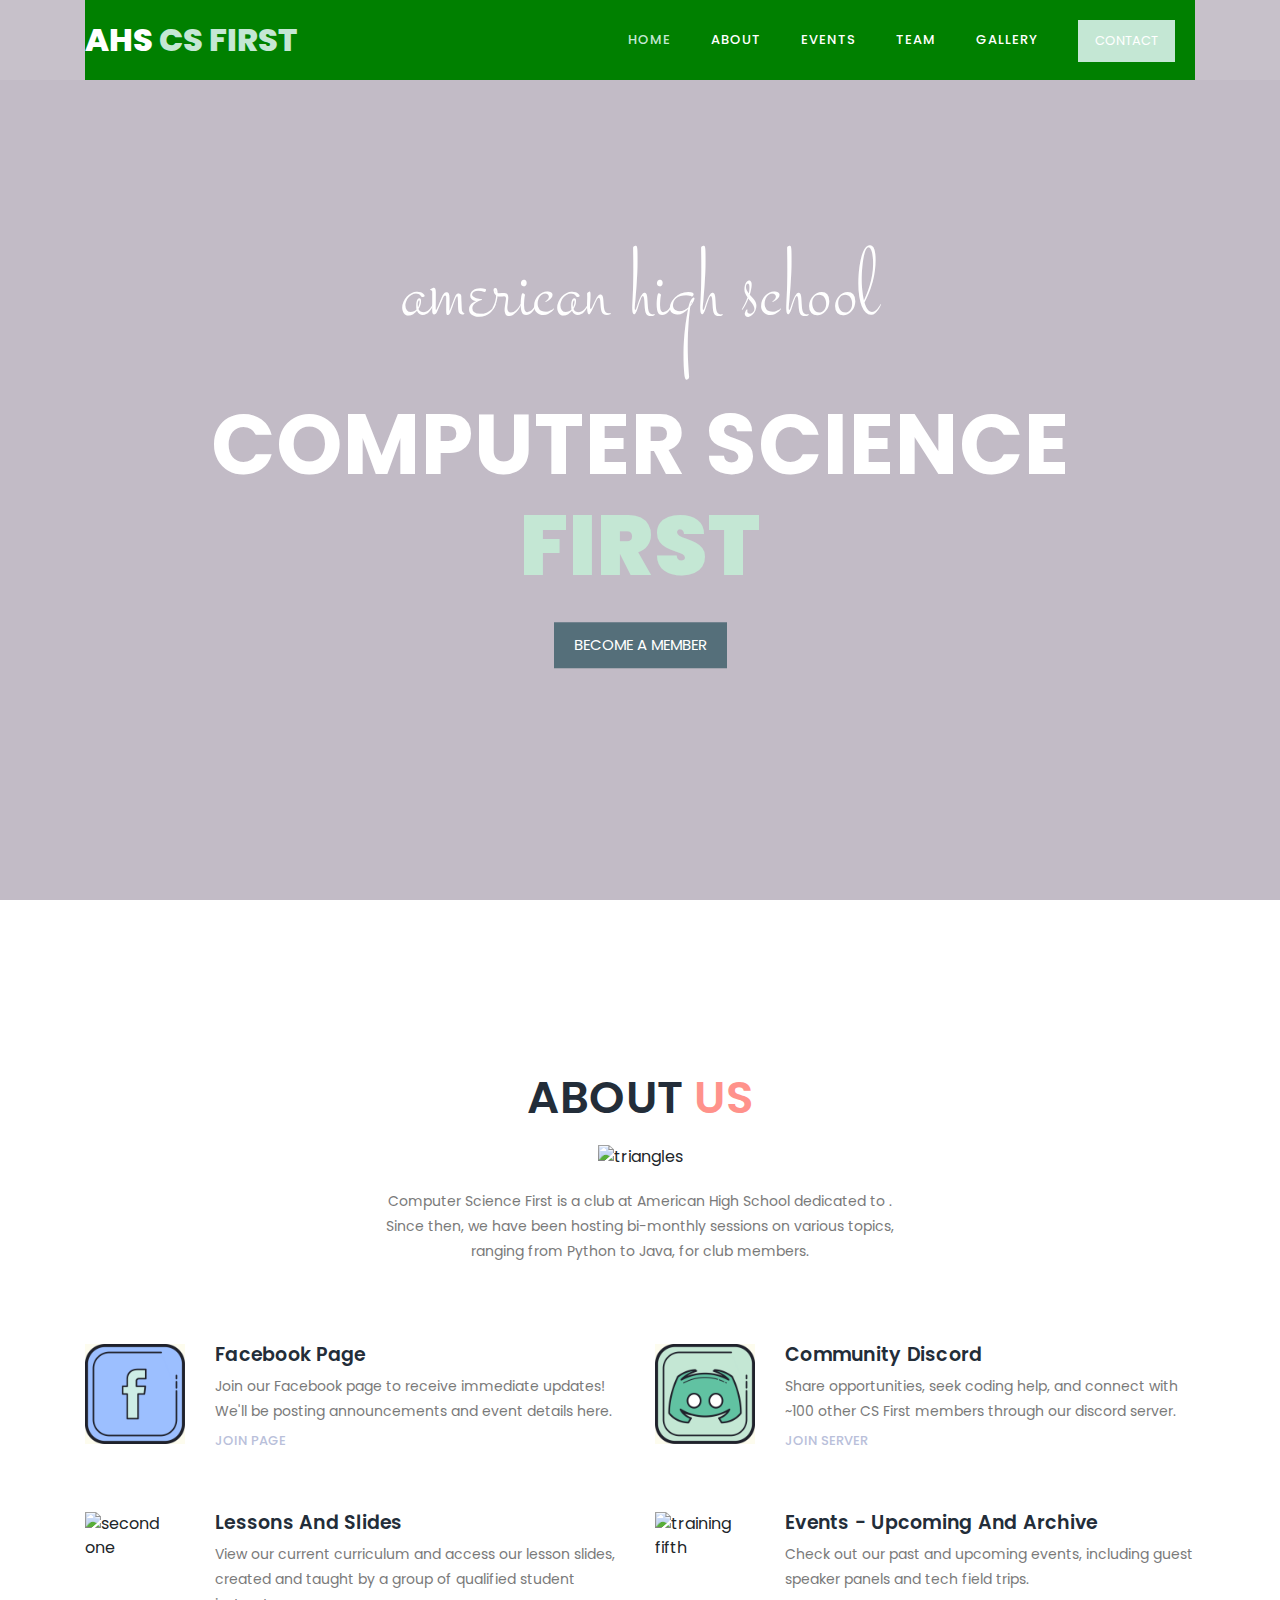
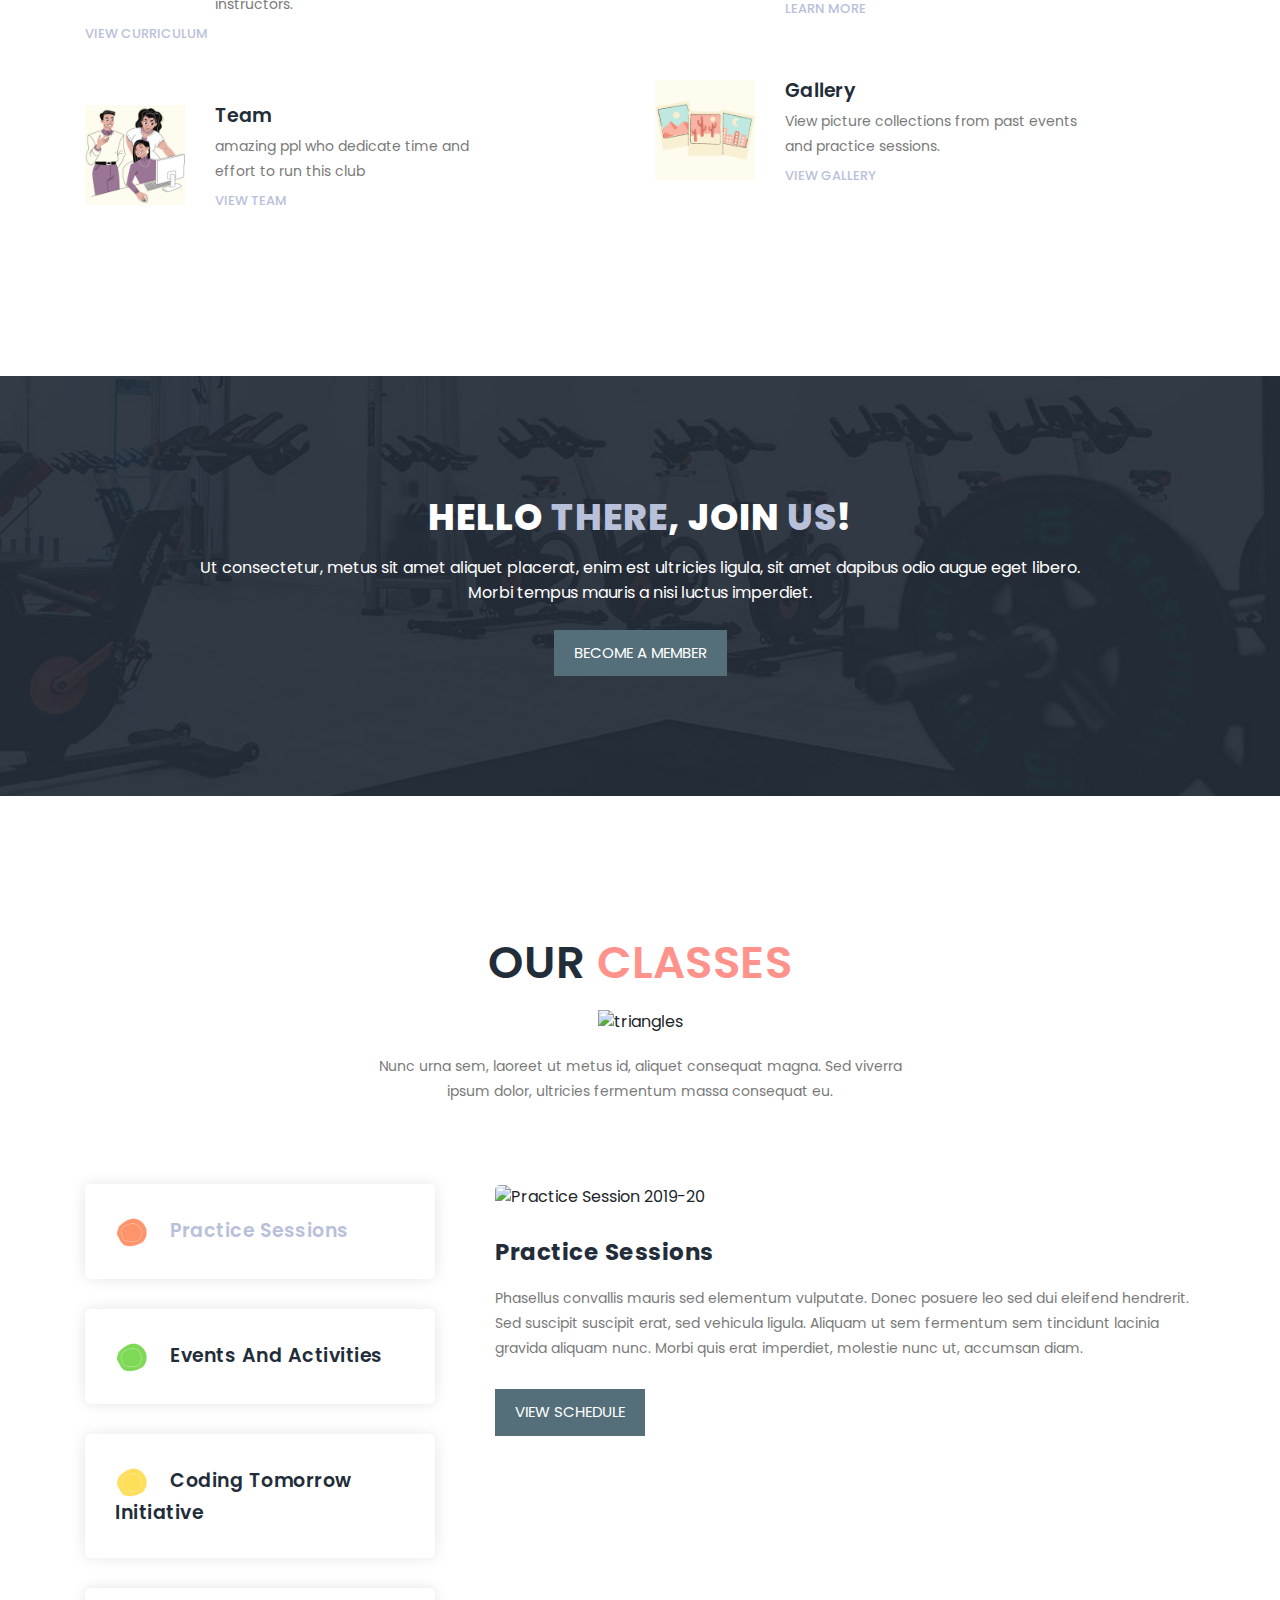
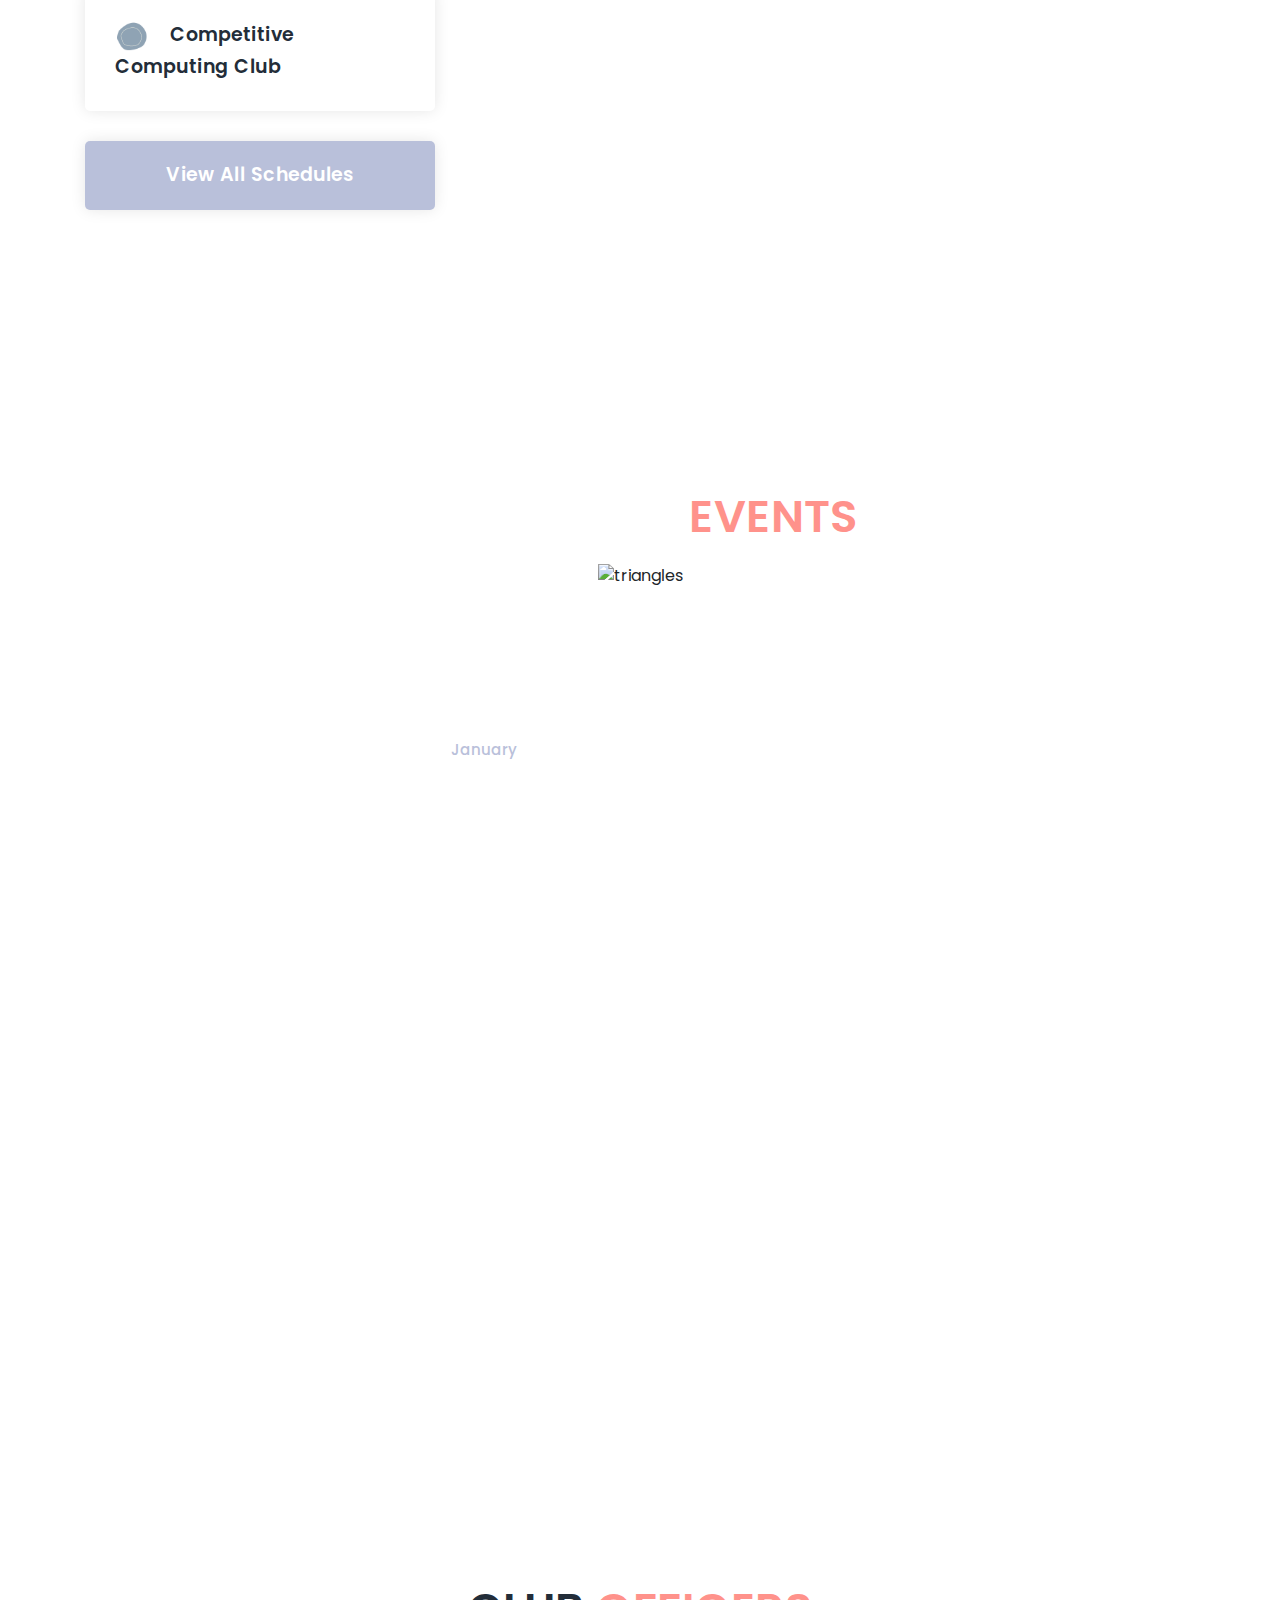
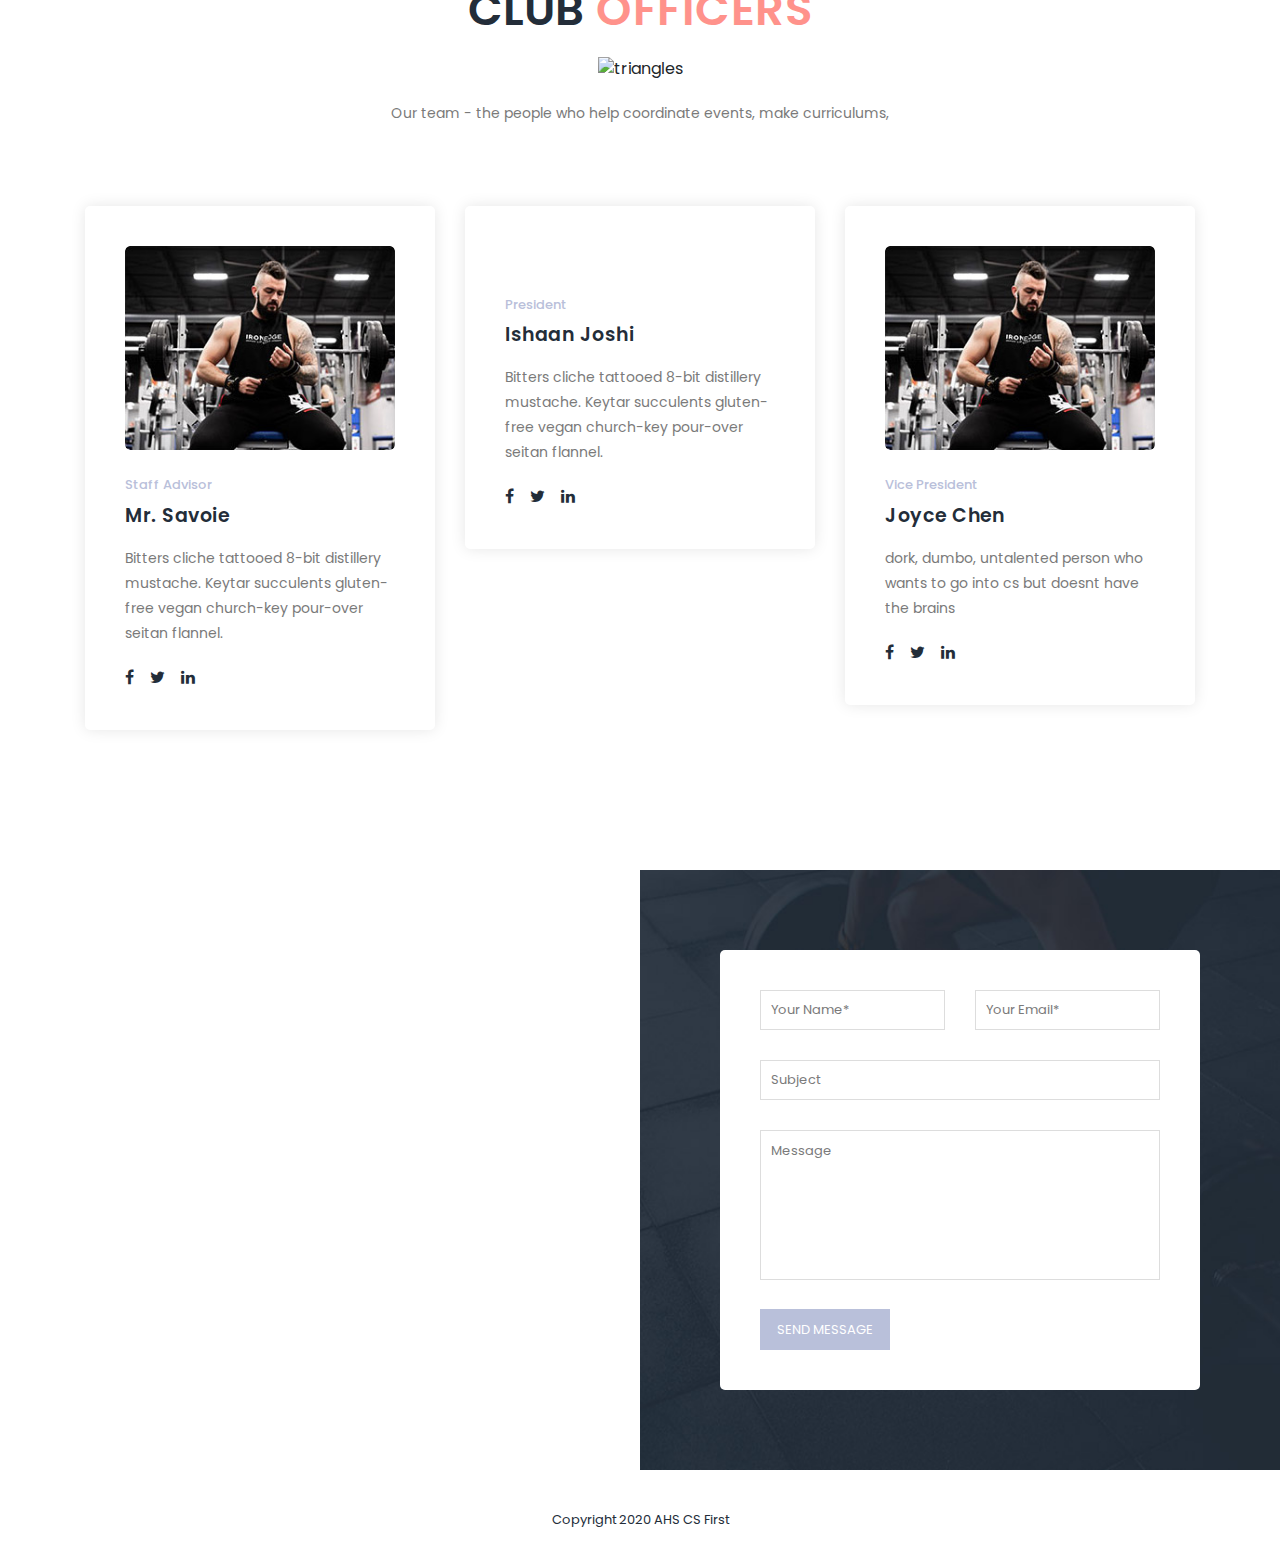
==== index.html @ e8b36cbf "Update index.html" ====
<!DOCTYPE html>
<html lang="en">

  <head>

    <meta charset="utf-8">
    <meta name="viewport" content="width=device-width, initial-scale=1, shrink-to-fit=no">
    <meta name="description" content="">
    <meta name="author" content="">
    <link href="https://fonts.googleapis.com/css?family=Poppins:100,100i,200,200i,300,300i,400,400i,500,500i,600,600i,700,700i,800,800i,900,900i&display=swap" rel="stylesheet">

    <link rel="preconnect" href="https://fonts.gstatic.com">
    <link href="https://fonts.googleapis.com/css2?family=Stalemate&display=swap" rel="stylesheet">
    <link rel="icon" type="image/png" href="assets/images/AHS__3_-removebg-preview.png">
    <title>AHS Computer Science First Club</title>
<!--

TemplateMo 548 Training Studio

https://templatemo.com/tm-548-training-studio

-->
    <!-- Additional CSS Files -->
    <link rel="stylesheet" type="text/css" href="assets/css/bootstrap.min.css">

    <link rel="stylesheet" type="text/css" href="assets/css/font-awesome.css">

    <link rel="stylesheet" href="assets/css/templatemo-training-studio.css">

    </head>

    <body>

    <!-- ***** Preloader Start ***** -->
    <div id="js-preloader" class="js-preloader">
      <div class="preloader-inner">
        <span class="dot"></span>
        <div class="dots">
          <span></span>
          <span></span>
          <span></span>
        </div>
      </div>
    </div>
    <!-- ***** Preloader End ***** -->


    <!-- ***** Header Area Start ***** -->
    <header class="header-area header-sticky">
        <div class="container">
            <div class="row">
                <div class="col-12">
                    <nav class="main-nav">
                        <!-- ***** Logo Start ***** -->
                        <a href="index.html" class="logo">AHS<em> CS First</em></a>
                        <!-- ***** Logo End ***** -->
                        <!-- ***** Menu Start ***** -->
                        <ul class="nav">
                            <li class="scroll-to-section"><a href="#top" class="active">Home</a></li>
                            <li class="scroll-to-section"><a href="#features">About</a></li>
                            <li class="scroll-to-section"><a href="#">Events</a></li>
                            <li class="scroll-to-section"><a href="team.html">Team</a></li>
                            <li class="scroll-to-section"><a href="gallery.html">Gallery</a></li>
                            <li class="main-button"><a href="#">Contact</a></li>
                        </ul>
                        <a class='menu-trigger'>
                            <span>Menu</span>
                        </a>
                        <!-- ***** Menu End ***** -->
                    </nav>
                </div>
            </div>
        </div>
    </header>
    <!-- ***** Header Area End ***** -->

    <!-- ***** Main Banner Area Start ***** -->
    <div class="main-banner" id="top">
        <video autoplay muted loop id="bg-video">
            <source src="assets/images/csfirst bg.mov" type="video/mp4" />
        </video>

        <div class="video-overlay header-text">
            <div class="caption">
                <h6 style = "font-family: 'Stalemate', cursive; font-size: 7em;">american high school</h6>
                <h2>computer science <em>first</em></h2>
                <div class="main-button scroll-to-section">
                    <a href="#features">Become a member</a>
                </div>
            </div>
        </div>
    </div>
    <!-- ***** Main Banner Area End ***** -->

    <!-- ***** Features Item Start ***** -->
    <section class="section wavy" id="features">
        <div class="container">
            <div class="row">
                <div class="col-lg-6 offset-lg-3">
                    <div class="section-heading">
                        <h2>About <em>Us</em></h2>
                        <img src="assets/images/triangles__1_-removebg-preview.png" alt="triangles" style="width: 3em;">
                        <p>Computer Science First is a club at American High School dedicated to . Since then, we have been hosting bi-monthly sessions on various topics, ranging from Python to Java, for club members.</p>
                    </div>
                </div>
                <div class="col-lg-6">
                    <ul class="features-items">
                        <li class="feature-item">
                            <div class="left-icon">
                                <img src="assets/images/facebook.png" alt="First One" style="width: 100px; height: 100px;">
                            </div>
                            <div class="right-content">
                                <h4>Facebook Page</h4>
                                <p>Join our Facebook page to receive immediate updates! We'll be posting announcements and event details here.</p>
                                <a href="https://www.facebook.com/groups/ahs.csfirst" target="_blank" class="text-button">Join Page</a>
                            </div>
                        </li>
                        <li class="feature-item">
                            <div class="left-icon">
                                <img src="assets/images/drive.png" alt="second one" style="width: 100px; height: 100px;">
                            </div>
                            <div class="right-content">
                                <h4>Lessons and Slides</h4>
                                <p>View our current curriculum and access our lesson slides, created and taught by a group of qualified student instructors.</p>
                                <a href="#" class="text-button">View Curriculum</a>
                            </div>
                        </li>
                        <li class="feature-item">
                            <div class="left-icon">
                                <img src="assets/images/team.png" alt="third gym training" style="width: 100px; height: 100px;">
                            </div>
                            <div class="right-content">
                                <h4>Team</h4>
                                <p>amazing ppl who dedicate time and effort to run this club</p>
                                <a href="#" class="text-button">View Team</a>
                            </div>
                        </li>
                    </ul>
                </div>
                <div class="col-lg-6">
                    <ul class="features-items">
                        <li class="feature-item">
                            <div class="left-icon">
                                <img src="assets/images/discord.png" alt="fourth muscle" style="width: 100px; height: 100px;">
                            </div>
                            <div class="right-content">
                                <h4>Community Discord</h4>
                                <p>Share opportunities, seek coding help, and connect with ~100 other CS First members through our discord server.</p>
                                <a href="https://discord.com/invite/963HHWP" target="_blank" class="text-button">Join Server</a>
                            </div>
                        </li>
                        <li class="feature-item">
                            <div class="left-icon">
                                <img src="assets/images/cal.png" alt="training fifth" style="width: 100px; height: 100px;">
                            </div>
                            <div class="right-content">
                                <h4>Events - Upcoming and Archive</h4>
                                <p>Check out our past and upcoming events, including guest speaker panels and tech field trips.</p>
                                <a href="#" class="text-button">Learn More</a>
                            </div>
                        </li>
                        <li class="feature-item">
                            <div class="left-icon">
                                <img src="assets/images/gallery.png" alt="gym training" style="width: 100px; height: 100px;">
                            </div>
                            <div class="right-content">
                                <h4>Gallery</h4>
                                <p>View picture collections from past events and practice sessions.</p>
                                <a href="#" class="text-button">View Gallery</a>
                            </div>
                        </li>
                    </ul>
                </div>
            </div>
        </div>
    </section>
    <!-- ***** Features Item End ***** -->

    <!-- ***** Call to Action Start ***** -->
    <section class="section" id="call-to-action">
        <div class="container">
            <div class="row">
                <div class="col-lg-10 offset-lg-1">
                    <div class="cta-content">
                        <h2>Hello <em>there</em>, join <em>us</em>!</h2>
                        <p>Ut consectetur, metus sit amet aliquet placerat, enim est ultricies ligula, sit amet dapibus odio augue eget libero. Morbi tempus mauris a nisi luctus imperdiet.</p>
                        <div class="main-button scroll-to-section">
                            <a href="#our-classes">Become a member</a>
                        </div>
                    </div>
                </div>
            </div>
        </div>
    </section>
    <!-- ***** Call to Action End ***** -->

    <!-- ***** Our Classes Start ***** -->
    <section class="section" id="our-classes">
        <div class="container">
            <div class="row">
                <div class="col-lg-6 offset-lg-3">
                    <div class="section-heading">
                        <h2>Our <em>Classes</em></h2>
                        <img src="assets/images/triangles__1_-removebg-preview.png" alt = "triangles" style="width: 3em;">
                        <p>Nunc urna sem, laoreet ut metus id, aliquet consequat magna. Sed viverra ipsum dolor, ultricies fermentum massa consequat eu.</p>
                    </div>
                </div>
            </div>
            <div class="row" id="tabs">
              <div class="col-lg-4">
                <ul>
                  <li><a href='#tabs-1'><img src="assets/images/Untitled design (2).png" style = "width: 35px" alt="">Practice Sessions</a></li>
                  <li><a href='#tabs-2'><img src="assets/images/Untitled design (3).png" style = "width: 35px" alt="">Events and Activities</a></a></li>
                  <li><a href='#tabs-3'><img src="assets/images/Untitled design (4).png" style = "width: 35px" alt="">Coding Tomorrow Initiative</a></a></li>
                  <li><a href='#tabs-4'><img src="assets/images/Untitled design (5).png" style = "width: 35px" alt="">Competitive Computing Club</a></a></li>
                  <div class="main-rounded-button"><a href="#">View All Schedules</a></div>
                </ul>
              </div>
              <div class="col-lg-8">
                <section class='tabs-content'>
                  <article id='tabs-1'>
                    <img src="assets/images/IMG-1998.JPG" style = "width: 700px; height: 394px" alt="Practice Session 2019-20">
                    <h4>Practice Sessions</h4>
                    <p>Phasellus convallis mauris sed elementum vulputate. Donec posuere leo sed dui eleifend hendrerit. Sed suscipit suscipit erat, sed vehicula ligula. Aliquam ut sem fermentum sem tincidunt lacinia gravida aliquam nunc. Morbi quis erat imperdiet, molestie nunc ut, accumsan diam.</p>
                    <div class="main-button">
                        <a href="#">View Schedule</a>
                    </div>
                  </article>
                  <article id='tabs-2'>
                    <img src="assets/images/Untitled design (1).png" style = "width: 700px; height: 400px" alt="Intel Field Trip">
                    <h4>Events and Activities</h4>
                    <p>Integer dapibus, est vel dapibus mattis, sem mauris luctus leo, ac pulvinar quam tortor a velit. Praesent ultrices erat ante, in ultricies augue ultricies faucibus. Nam tellus nibh, ullamcorper at mattis non, rhoncus sed massa. Cras quis pulvinar eros. Orci varius natoque penatibus et magnis dis parturient montes, nascetur ridiculus mus.</p>
                    <div class="main-button">
                        <a href="#">Learn More</a>
                    </div>
                  </article>
                  <article id='tabs-3'>
                    <img src="assets/images/3-removebg.png" alt="CTI 2019">
                    <h4>Coding Tomorrow Initiative</h4>
                    <p>Fusce laoreet malesuada rhoncus. Donec ultricies diam tortor, id auctor neque posuere sit amet. Aliquam pharetra, augue vel cursus porta, nisi tortor vulputate sapien, id scelerisque felis magna id felis. Proin neque metus, pellentesque pharetra semper vel, accumsan a neque.</p>
                    <div class="main-button">
                        <a href="#">Learn More</a>
                    </div>
                  </article>
                  <article id='tabs-4'>
                    <img src="assets/images/CCClogo.png" alt="CCC">
                    <h4>Competitive Computing Club</h4>
                    <p>Pellentesque habitant morbi tristique senectus et netus et malesuada fames ac turpis egestas. Aenean ultrices elementum odio ac tempus. Etiam eleifend orci lectus, eget venenatis ipsum commodo et.</p>
                    <div class="main-button">
                        <a href="#">View Website</a>
                    </div>
                  </article>
                </section>
              </div>
            </div>
        </div>
    </section>
    <!-- ***** Our Classes End ***** -->

    <section class="section" id="schedule">
        <div class="container">
            <div class="row">
                <div class="col-lg-6 offset-lg-3">
                    <div class="section-heading dark-bg">
                        <h2>Upcoming <em>Events</em></h2>
                        <img src="assets/images/triangles__1_-removebg-preview.png" alt="triangles" style="width: 3em;">
                        <p>Nunc urna sem, laoreet ut metus id, aliquet consequat magna. Sed viverra ipsum dolor, ultricies fermentum massa consequat eu.</p>
                    </div>
                </div>
            </div>
            <div class="row">
                <div class="col-lg-12">
                    <div class="filters">
                        <ul class="schedule-filter">
                            <li class="active" data-tsfilter="monday">January</li>
                            <li data-tsfilter="tuesday">February</li>
                            <li data-tsfilter="wednesday">March</li>
                            <li data-tsfilter="thursday">April</li>
                            <li data-tsfilter="friday">May</li>
                        </ul>
                    </div>
                </div>
                <div class="col-lg-10 offset-lg-1">
                    <div class="schedule-table filtering">
                        <table>
                            <tbody>
                                <tr>
                                    <td></td>
                                    <td>Monday</td>
                                    <td>Tuesday</td>
                                    <td>Wednesday</td>
                                    <td>Thursday</td>
                                    <td>Friday</td>
                                </tr>
                                <tr>
                                    <td>Week 1</td>
                                    <td class="day-time"></td>
                                    <td class="friday ts-item" data-tsmeta="friday">10:00AM - 11:30AM</td>
                                    <td class="thursday friday ts-item" data-tsmeta="thursday" data-tsmeta="friday">2:00PM - 3:30PM</td>
                                    <td>Paul D. Newman</td>
                                    <td></td>
                                </tr>
                                <tr>
                                    <td>Week 2</td>
                                    <td class="day-time"></td>
                                    <td class="tuesday ts-item" data-tsmeta="tuesday">10:00AM - 11:30AM</td>
                                    <td class="monday ts-item show" data-tsmeta="monday">2:00PM - 3:30PM</td>
                                    <td>Boyd C. Harris</td>
                                    <td></td>
                                </tr>
                                <tr>
                                    <td>Week 3</td>
                                    <td class="day-time"></td>
                                    <td class="wednesday ts-item" data-tsmeta="wednesday">10:00AM - 11:30AM</td>
                                    <td class="friday ts-item" data-tsmeta="friday">2:00PM - 3:30PM</td>
                                    <td>Hector T. Daigle</td>
                                    <td></td>
                                </tr>
                                <tr>
                                    <td>Week 4</td>
                                    <td class="day-time"></td>
                                    <td class="thursday ts-item" data-tsmeta="thursday">10:00AM - 11:30AM</td>
                                    <td class="wednesday ts-item" data-tsmeta="wednesday">2:00PM - 3:30PM</td>
                                    <td>Bret D. Bowers</td>
                                    <td></td>
                                </tr>
                            </tbody>
                        </table>
                    </div>
                </div>
            </div>
        </div>
    </section>

    <!-- ***** Testimonials Starts ***** -->
    <section class="section" id="trainers">
        <div class="container">
            <div class="row">
                <div class="col-lg-6 offset-lg-3">
                    <div class="section-heading">
                        <h2>Club <em>Officers</em></h2>
                        <img src="assets/images/triangles__1_-removebg-preview.png" alt="triangles" style="width: 3em;">
                        <p>Our team - the people who help coordinate events, make curriculums, </p>
                    </div>
                </div>
            </div>
            <div class="row">
                <div class="col-lg-4">
                    <div class="trainer-item">
                        <div class="image-thumb">
                            <img src="assets/images/first-trainer.jpg" alt="">
                        </div>
                        <div class="down-content">
                            <span>Staff Advisor</span>
                            <h4>Mr. Savoie</h4>
                            <p>Bitters cliche tattooed 8-bit distillery mustache. Keytar succulents gluten-free vegan church-key pour-over seitan flannel.</p>
                            <ul class="social-icons">
                                <li><a href="#"><i class="fa fa-facebook"></i></a></li>
                                <li><a href="#"><i class="fa fa-twitter"></i></a></li>
                                <li><a href="#"><i class="fa fa-linkedin"></i></a></li>
<!--                                 <li><a href="#"><i class="fa fa-behance"></i></a></li> -->
                            </ul>
                        </div>
                    </div>
                </div>
                <div class="col-lg-4">
                    <div class="trainer-item">
                        <div class="image-thumb">
                            <img src="assets/images/ishaan.jpg" alt="">
                        </div>
                        <div class="down-content">
                            <span>President</span>
                            <h4>Ishaan Joshi</h4>
                            <p>Bitters cliche tattooed 8-bit distillery mustache. Keytar succulents gluten-free vegan church-key pour-over seitan flannel.</p>
                            <ul class="social-icons">
                                <li><a href="#"><i class="fa fa-facebook"></i></a></li>
                                <li><a href="#"><i class="fa fa-twitter"></i></a></li>
                                <li><a href="#"><i class="fa fa-linkedin"></i></a></li>
<!--                                 <li><a href="#"><i class="fa fa-behance"></i></a></li> -->
                            </ul>
                        </div>
                    </div>
                </div>
                <div class="col-lg-4">
                    <div class="trainer-item">
                        <div class="image-thumb">
                            <img src="assets/images/first-trainer.jpg" alt="">
                        </div>
                        <div class="down-content">
                            <span>Vice President</span>
                            <h4>Joyce Chen</h4>
                            <p>dork, dumbo, untalented person who wants to go into cs but doesnt have the brains</p>
                            <ul class="social-icons">
                                <li><a href="#"><i class="fa fa-facebook"></i></a></li>
                                <li><a href="#"><i class="fa fa-twitter"></i></a></li>
                                <li><a href="#"><i class="fa fa-linkedin"></i></a></li>
<!--                                 <li><a href="#"><i class="fa fa-behance"></i></a></li> -->
                            </ul>
                        </div>
                    </div>
                </div>
            </div>
        </div>
    </section>
    <!-- ***** Testimonials Ends ***** -->

    <!-- ***** Contact Us Area Starts ***** -->
    <section class="section" id="contact-us">
        <div class="container-fluid">
            <div class="row">
                <div class="col-lg-6 col-md-6 col-xs-12">
                    <div id="map">
                    <iframe src="https://www.google.com/maps/embed?pb=!1m18!1m12!1m3!1d3162.6001731518277!2d-122.01862598483218!3d37.56448277979823!2m3!1f0!2f0!3f0!3m2!1i1024!2i768!4f13.1!3m3!1m2!1s0x808fbfbdbd74c01b%3A0x2fa8cdb0660ffcd8!2sAmerican%20High%20School!5e0!3m2!1sen!2sus!4v1608749323650!5m2!1sen!2sus" width="100%" height="600px" frameborder="0" style="border:0;" allowfullscreen="" aria-hidden="false" tabindex="0"></iframe>                    </div>
                </div>
                <div class="col-lg-6 col-md-6 col-xs-12">
                    <div class="contact-form">
                        <form id="contact" action="" method="post">
                          <div class="row">
                            <div class="col-md-6 col-sm-12">
                              <fieldset>
                                <input name="name" type="text" id="name" placeholder="Your Name*" required="">
                              </fieldset>
                            </div>
                            <div class="col-md-6 col-sm-12">
                              <fieldset>
                                <input name="email" type="text" id="email" pattern="[^ @]*@[^ @]*" placeholder="Your Email*" required="">
                              </fieldset>
                            </div>
                            <div class="col-md-12 col-sm-12">
                              <fieldset>
                                <input name="subject" type="text" id="subject" placeholder="Subject">
                              </fieldset>
                            </div>
                            <div class="col-lg-12">
                              <fieldset>
                                <textarea name="message" rows="6" id="message" placeholder="Message" required=""></textarea>
                              </fieldset>
                            </div>
                            <div class="col-lg-12">
                              <fieldset>
                                <button type="submit" id="form-submit" class="main-button">Send Message</button>
                              </fieldset>
                            </div>
                          </div>
                        </form>
                    </div>
                </div>
            </div>
        </div>
    </section>
    <!-- ***** Contact Us Area Ends ***** -->

    <!-- ***** Footer Start ***** -->
    <footer>
        <div class="container">
            <div class="row">
                <div class="col-lg-12">
                    <p>Copyright 2020 AHS CS First
<!--
                    - Designed by <a rel="nofollow" href="https://templatemo.com" class="tm-text-link" target="_parent">TemplateMo</a></p> -->

                    <!-- You shall support us a little via PayPal to info@templatemo.com  no thank you-->

                </div>
            </div>
        </div>
    </footer>

    <!-- jQuery -->
    <script src="assets/js/jquery-2.1.0.min.js"></script>

    <!-- Bootstrap -->
    <script src="assets/js/popper.js"></script>
    <script src="assets/js/bootstrap.min.js"></script>

    <!-- Plugins -->
    <script src="assets/js/scrollreveal.min.js"></script>
    <script src="assets/js/waypoints.min.js"></script>
    <script src="assets/js/jquery.counterup.min.js"></script>
    <script src="assets/js/imgfix.min.js"></script>
    <script src="assets/js/mixitup.js"></script>
    <script src="assets/js/accordions.js"></script>

    <!-- Global Init -->
    <script src="assets/js/custom.js"></script>

  </body>
</html>
---- assets/css/templatemo-training-studio.css ----
/*

TemplateMo 548 Training Studio

https://templatemo.com/tm-548-training-studio

*/

/* ---------------------------------------------
Table of contents
------------------------------------------------
01. font & reset css
02. reset
03. global styles
04. header
05. banner
06. features
07. testimonials
08. contact
09. footer
10. preloader
11. search
12. portfolio

--------------------------------------------- */
/* 
---------------------------------------------
font & reset css
--------------------------------------------- 
*/
@import url("https://fonts.googleapis.com/css?family=Poppins:100,100i,200,200i,300,300i,400,400i,500,500i,600,600i,700,700i,800,800i,900,900i");
/* 
---------------------------------------------
reset
--------------------------------------------- 
*/
html, body, div, span, applet, object, iframe, h1, h2, h3, h4, h5, h6, p, blockquote, div
pre, a, abbr, acronym, address, big, cite, code, del, dfn, em, font, img, ins, kbd, q,
s, samp, small, strike, strong, sub, sup, tt, var, b, u, i, center, dl, dt, dd, ol, ul, li,
figure, header, nav, section, article, aside, footer, figcaption {
  margin: 0;
  padding: 0;
  border: 0;
  outline: 0;
}

.clearfix:after {
  content: ".";
  display: block;
  clear: both;
  visibility: hidden;
  line-height: 0;
  height: 0;
}

.clearfix {
  display: inline-block;
}

html[xmlns] .clearfix {
  display: block;
}

* html .clearfix {
  height: 1%;
}

ul, li {
  padding: 0;
  margin: 0;
  list-style: none;
}

header, nav, section, article, aside, footer, hgroup {
  display: block;
}

* {
  box-sizing: border-box;
}

html, body {
  font-family: 'Poppins', sans-serif;
  font-weight: 400;
  background-color: #fff;
  font-size: 16px;
  -ms-text-size-adjust: 100%;
  -webkit-font-smoothing: antialiased;
  -moz-osx-font-smoothing: grayscale;
}

a {
  text-decoration: none !important;
}

h1, h2, h3, h4, h5, h6 {
  margin-top: 0px;
  margin-bottom: 0px;
}

ul {
  margin-bottom: 0px;
}

p {
  font-size: 14px;
  line-height: 25px;
  color: #7a7a7a;
}

/* wave */
.wavy::before {
    content: "";
    background-image: url(../images/wavy.png);
    background-size: 100% 100%;
    display: inline-block;
    height: 30%;
    width: 100%;
    position: relative;
    top: 70px;
}
.wavy::after {
    content: "";
    background-image: url(../images/wavy2.png);
    background-size: 100% 100%;
    display: inline-block;
    height: 7%;
    width: 100%;
    position: relative;
}

/* 
---------------------------------------------
global styles
--------------------------------------------- 
*/
html,
body {
  background: #fff;
  font-family: 'Poppins', sans-serif;
}

::selection {
  background: #B9C0DA;
  color: #fff;
}

::-moz-selection {
  background: #B9C0DA;
  color: #fff;
}

@media (max-width: 991px) {
  html, body {
    overflow-x: hidden;
  }
  .mobile-top-fix {
    margin-top: 30px;
    margin-bottom: 0px;
  }
  .mobile-bottom-fix {
    margin-bottom: 30px;
  }
  .mobile-bottom-fix-big {
    margin-bottom: 60px;
  }
}

.section-heading {
  text-align: center;
  margin-top: 140px;
  margin-bottom: 80px;
}

.section-heading h2 {
  font-size: 45px;
  font-weight: 600;
  color: #232d39;
  text-transform: uppercase;
  letter-spacing: 0.5px;
  margin-top: 0px;
  margin-bottom: 0px;
}

.section-heading h2 em {
  font-style: normal;
  color: #FF928B;
}

.section-heading img {
  margin: 20px auto;
}

.dark-bg h2 {
  color: #fff;
}

.dark-bg p {
  color: #fff;
}

.main-button a {
  display: inline-block;
  font-size: 15px;
  padding: 12px 20px;
  background-color: #556F7A;
  color: #fff;
  text-align: center;
  font-weight: 400;
  text-transform: uppercase;
  transition: all .3s;
}

.main-button a:hover {
  background-color: #b9c0da;
}


/* 
---------------------------------------------
header
--------------------------------------------- 
*/

.background-header {
  background: rgba(250,250,250,0.99) !important;
  height: 80px!important;
  position: fixed!important;
  top: 0px;
  left: 0px;
  right: 0px;
  box-shadow: 0px 0px 10px rgba(0,0,0,0.15)!important;
}

.background-header .logo,
.background-header .main-nav .nav li a {
  color: #232d39!important;
}

.background-header .main-nav .nav li:last-child a {
  color: #fff !important;
}

.background-header .main-nav .nav li:last-child a:hover {
  color: #fff!important;
}

.background-header .main-nav .nav li:hover a {
  color: #B9C0DA!important;
}

.background-header .nav li a.active {
  color: #B9C0DA!important;
}

.header-area {
  position: absolute;
  top: 0px;
  left: 0px;
  right: 0px;
  z-index: 100;
  height: 80px;
  background: rgba(250,250,250,0.1);
  -webkit-transition: all .5s ease 0s;
  -moz-transition: all .5s ease 0s;
  -o-transition: all .5s ease 0s;
  transition: all .5s ease 0s;
}

.header-area .main-nav {
  min-height: 80px;
  /* background: transparent; */
  background: green;
}

.header-area .main-nav .logo {
  line-height: 80px;
  color: #fff;
  font-size: 32px;
  font-weight: 800;
  text-transform: uppercase;
  float: left;
  -webkit-transition: all 0.3s ease 0s;
  -moz-transition: all 0.3s ease 0s;
  -o-transition: all 0.3s ease 0s;
  transition: all 0.3s ease 0s;
}

.header-area .main-nav .logo em {
  font-style: normal;
  color: #C4E7D4;
  font-weight: 800;
}

.header-area .main-nav .nav {
  float: right;
  margin-top: 27px;
  margin-right: 0px;
  background-color: transparent;
  -webkit-transition: all 0.3s ease 0s;
  -moz-transition: all 0.3s ease 0s;
  -o-transition: all 0.3s ease 0s;
  transition: all 0.3s ease 0s;
  position: relative;
  z-index: 999;
}

.header-area .main-nav .nav li {
  padding-left: 20px;
  padding-right: 20px;
}

.header-area .main-nav .nav li a {
  display: block;
  font-weight: 500;
  font-size: 13px;
  color: #7a7a7a;
  text-transform: uppercase;
  -webkit-transition: all 0.3s ease 0s;
  -moz-transition: all 0.3s ease 0s;
  -o-transition: all 0.3s ease 0s;
  transition: all 0.3s ease 0s;
  height: 40px;
  line-height: 40px;
  border: transparent;
  letter-spacing: 1px;
}

.header-area .main-nav .nav li a {
  color: #fff;
}

.header-area .main-nav .nav li:last-child a {
  display: inline-block;
  font-size: 13px;
  padding: 11px 17px;
  background-color: #C4E7D4;
  color: #fff;
  text-align: center;
  font-weight: 400;
  letter-spacing: 0px;
  text-transform: uppercase;
  transition: all .3s;
  height: auto;
  line-height: 20px;
}

.header-area .main-nav .nav li:last-child a:hover {
  background-color: #B9C0DA;
  opacity: 1;
}

.header-area .main-nav .nav li:hover a,
.header-area .main-nav .nav li a.active {
  color: #C4E7D4!important;
  opacity: 1;
}

.background-header .main-nav .nav li:hover a,
.background-header .main-nav .nav li a.active {
  color: #B9C0DA!important;
  opacity: 1;
}

.header-area .main-nav .menu-trigger {
  cursor: pointer;
  display: block;
  position: absolute;
  top: 23px;
  width: 32px;
  height: 40px;
  text-indent: -9999em;
  z-index: 99;
  right: 40px;
  display: none;
}

.header-area .main-nav .menu-trigger span,
.header-area .main-nav .menu-trigger span:before,
.header-area .main-nav .menu-trigger span:after {
  -moz-transition: all 0.4s;
  -o-transition: all 0.4s;
  -webkit-transition: all 0.4s;
  transition: all 0.4s;
  background-color: #1e1e1e;
  display: block;
  position: absolute;
  width: 30px;
  height: 2px;
  left: 0;
}

.background-header .main-nav .menu-trigger span,
.background-header .main-nav .menu-trigger span:before,
.background-header .main-nav .menu-trigger span:after {
  background-color: #1e1e1e;
}

.header-area .main-nav .menu-trigger span:before,
.header-area .main-nav .menu-trigger span:after {
  -moz-transition: all 0.4s;
  -o-transition: all 0.4s;
  -webkit-transition: all 0.4s;
  transition: all 0.4s;
  background-color: #1e1e1e;
  display: block;
  position: absolute;
  width: 30px;
  height: 2px;
  left: 0;
  width: 75%;
}

.background-header .main-nav .menu-trigger span:before,
.background-header .main-nav .menu-trigger span:after {
  background-color: #1e1e1e;
}

.header-area .main-nav .menu-trigger span:before,
.header-area .main-nav .menu-trigger span:after {
  content: "";
}

.header-area .main-nav .menu-trigger span {
  top: 16px;
}

.header-area .main-nav .menu-trigger span:before {
  -moz-transform-origin: 33% 100%;
  -ms-transform-origin: 33% 100%;
  -webkit-transform-origin: 33% 100%;
  transform-origin: 33% 100%;
  top: -10px;
  z-index: 10;
}

.header-area .main-nav .menu-trigger span:after {
  -moz-transform-origin: 33% 0;
  -ms-transform-origin: 33% 0;
  -webkit-transform-origin: 33% 0;
  transform-origin: 33% 0;
  top: 10px;
}

.header-area .main-nav .menu-trigger.active span,
.header-area .main-nav .menu-trigger.active span:before,
.header-area .main-nav .menu-trigger.active span:after {
  background-color: transparent;
  width: 100%;
}

.header-area .main-nav .menu-trigger.active span:before {
  -moz-transform: translateY(6px) translateX(1px) rotate(45deg);
  -ms-transform: translateY(6px) translateX(1px) rotate(45deg);
  -webkit-transform: translateY(6px) translateX(1px) rotate(45deg);
  transform: translateY(6px) translateX(1px) rotate(45deg);
  background-color: #1e1e1e;
}

.background-header .main-nav .menu-trigger.active span:before {
  background-color: #1e1e1e;
}

.header-area .main-nav .menu-trigger.active span:after {
  -moz-transform: translateY(-6px) translateX(1px) rotate(-45deg);
  -ms-transform: translateY(-6px) translateX(1px) rotate(-45deg);
  -webkit-transform: translateY(-6px) translateX(1px) rotate(-45deg);
  transform: translateY(-6px) translateX(1px) rotate(-45deg);
  background-color: #1e1e1e;
}

.background-header .main-nav .menu-trigger.active span:after {
  background-color: #1e1e1e;
}

.header-area.header-sticky {
  min-height: 80px;
}

.header-area.header-sticky .nav {
  margin-top: 20px !important;
}

.header-area.header-sticky .nav li a.active {
  color: #B9C0DA;
}

@media (max-width: 1200px) {
  .header-area .main-nav .nav li {
    padding-left: 12px;
    padding-right: 12px;
  }
  .header-area .main-nav:before {
    display: none;
  }
}

@media (max-width: 767px) {
  .header-area .main-nav .logo {
    color: #1e1e1e;
  }
  .header-area.header-sticky .nav li a:hover,
  .header-area.header-sticky .nav li a.active {
    color: #B9C0DA!important;
    opacity: 1;
  }
  .header-area {
    background-color: #f7f7f7;
    padding: 0px 15px;
    height: 80px;
    box-shadow: none;
    text-align: center;
  }
  .header-area .container {
    padding: 0px;
  }
  .header-area .logo {
    margin-left: 30px;
  }
  .header-area .menu-trigger {
    display: block !important;
  }
  .header-area .main-nav {
    overflow: hidden;
  }
  .header-area .main-nav .nav {
    float: none;
    width: 100%;
    display: none;
    -webkit-transition: all 0s ease 0s;
    -moz-transition: all 0s ease 0s;
    -o-transition: all 0s ease 0s;
    transition: all 0s ease 0s;
    margin-left: 0px;
  }
  .header-area .main-nav .nav li:first-child {
    border-top: 1px solid #eee;
  }
  .header-area .main-nav .nav li:last-child {
    width: 100%;
    background-color: #B9C0DA;
    color: #fff;
  }
  .header-area .main-nav .nav li:last-child a {
    background-color: #B9C0DA!important;
  }
  .header-area .main-nav .nav li:last-child a:hover,
  .header-area .main-nav .nav li:last-child:hover a {
    background-color: #B9C0DA!important;
    color: #fff!important;
  }
  .header-area.header-sticky .nav {
    margin-top: 80px !important;
  }
  .header-area .main-nav .nav li {
    width: 100%;
    background: #fff;
    border-bottom: 1px solid #eee;
    padding-left: 0px !important;
    padding-right: 0px !important;
  }
  .header-area .main-nav .nav li a {
    height: 50px !important;
    line-height: 50px !important;
    padding: 0px !important;
    border: none !important;
    background: #f7f7f7 !important;
    color: #232d39 !important;
  }
  .header-area .main-nav .nav li:last-child a {
    color: #fff!important;
  }
  .header-area .main-nav .nav li a:hover {
    background: #eee !important;
    color: #B9C0DA!important;
  }
  .header-area .main-nav .nav li.submenu ul {
    position: relative;
    visibility: inherit;
    opacity: 1;
    z-index: 1;
    transform: translateY(0%);
    transition-delay: 0s, 0s, 0.3s;
    top: 0px;
    width: 100%;
    box-shadow: none;
    height: 0px;
  }
  .header-area .main-nav .nav li.submenu ul li a {
    font-size: 12px;
    font-weight: 400;
  }
  .header-area .main-nav .nav li.submenu ul li a:hover:before {
    width: 0px;
  }
  .header-area .main-nav .nav li.submenu ul.active {
    height: auto !important;
  }
  .header-area .main-nav .nav li.submenu:after {
    color: #3B566E;
    right: 25px;
    font-size: 14px;
    top: 15px;
  }
  .header-area .main-nav .nav li.submenu:hover ul, .header-area .main-nav .nav li.submenu:focus ul {
    height: 0px;
  }
}

@media (min-width: 767px) {
  .header-area .main-nav .nav {
    display: flex !important;
  }
}


/* 
---------------------------------------------
banner
--------------------------------------------- 
*/

.main-banner {
  position: relative;
}

#bg-video {
    min-width: 100%;
    min-height: 100vh;
    max-width: 100%;
    max-height: 100vh;
    object-fit: cover;
    z-index: -1;
}

#bg-video::-webkit-media-controls {
    display: none !important;
}

.video-overlay {
    position: absolute;
    background-color: rgba(153, 141, 160, 0.6);
    top: 0;
    left: 0;
    bottom: 7px;
    width: 100%;
}

.main-banner .caption {
  text-align: center;
  position: absolute;
  width: 80%;
  left: 50%;
  top: 50%;
  transform: translate(-50%,-50%);
}

.main-banner .caption h6 {
  margin-top: 0px;
  font-size: 18px;
  text-transform: none;
  font-weight: 300;
  color: #fff;
  letter-spacing: 0.5px;
}

.main-banner .caption h2 {
  margin-top: 30px;
  margin-bottom: 25px;
  font-size: 84px;
  text-transform: uppercase;
  font-weight: 700;
  color: #fff;
  letter-spacing: 1px;
}

.main-banner .caption h2 em {
  font-style: normal;
  color: #C4E7D4;
  font-weight: 900;
}


/*
---------------------------------------------
features
---------------------------------------------
*/

#features {
  margin-bottom: 80px;
}

.feature-item {
  display: inline-block;
  margin-bottom: 60px;
}

.feature-item .left-icon img {
  float: left;
  margin-right: 30px;
}

.feature-item .right-content {
  display: inline;
}

.feature-item .right-content h4 {
  margin-top: 0px;
  margin-bottom:  7px;
  letter-spacing: 0.25px;
  color: #232d39;
  font-size: 19px;
  font-weight: 600;
  text-transform: capitalize;
}

.feature-item .right-content a.text-button {
  margin-top: 7px;
  display: inline-block;
  font-size: 13px;
  text-transform: uppercase;
  color: #B9C0DA;
  font-weight: 500;
}

/*
---------------------------------------------
subscribe
---------------------------------------------
*/

#call-to-action {
  padding: 120px 0px;
  background-image: url(../images/cta-bg.jpg);
  background-position: center center;
  background-repeat: no-repeat;
  background-size: cover;
  text-align: center;
}

.cta-content h2 {
  font-size: 36px;
  text-transform: uppercase;
  font-weight: 800;
  color: #fff;
  letter-spacing: 1px;
}

.cta-content h2 em {
  font-style: normal;
  color: #B9C0DA;
}

.cta-content p {
  font-size: 16px;
  color: #fff;
  margin: 15px 0px 25px 0px;
}



/*
--------------------------------------------
Our Classes
--------------------------------------------
*/

#our-classes {
  margin-bottom: 140px;
}

#tabs ul {
  margin: 0;
  padding: 0;
}
#tabs ul li {
  margin-bottom: 30px;
  display: inline-block;
  width: 100%;
}
#tabs ul li:last-child {
  margin-bottom: 0px;
}
#tabs ul li a {
  text-transform: capitalize;
  width: 100%;
  padding: 30px 30px;
  display: inline-block;
  background-color: #fff;
  box-shadow: 0px 0px 15px rgba(0,0,0,0.1);
  border-radius: 5px;
  font-size: 19px;
  color: #232d39;
  letter-spacing: 0.5px;
  font-weight: 600;
  transition: all 0.3s;
}
#tabs .main-rounded-button a {
  text-align: center;
  padding: 20px 30px;
  width: 100%;
  border-radius: 5px;
  display: inline-block;
  box-shadow: 0px 0px 15px rgba(0,0,0,0.1);
  color: #fff;
  font-size: 19px;
  letter-spacing: 0.5px;
  font-weight: 600;
  background-color: #B9C0DA;
}
#tabs .main-rounded-button a:hover {
  background-color: #f9735b;
}
#tabs ul li a img {
  max-width: 100%;
  margin-right: 20px;
}
#tabs ul .ui-tabs-active span {
  background: #faf5b2;
  border: #faf5b2;
  line-height: 90px;
  border-bottom: none;
}
#tabs ul .ui-tabs-active a {
  color: #B9C0DA;
}
#tabs ul .ui-tabs-active span {
  color: #1e1e1e;
}
.tabs-content {
  margin-left: 30px;
  text-align: left;
  display: inline-block;
  transition: all 0.3s;
}
.tabs-content img {
  max-width: 100%;
  overflow: hidden;
  border-radius: 5px;
}
.tabs-content h4 {
  font-size: 23px;
  font-weight: 700;
  color: #232d39;
  letter-spacing: 0.5px;
  margin-bottom: 20px;
  margin-top: 30px;
}
.tabs-content p {
  font-size: 14px;
  color: #7a7a7a;
  margin-bottom: 28px;
}


/* 
---------------------------------------------
schedule
--------------------------------------------- 
*/

#schedule {
  padding: 0px 0px 140px 0px;
  background-image: url(../images/alvin1.1.jpg);
  background-position: center center;
  background-repeat: no-repeat;
  background-size: cover;
}

#schedule table {
  width: 100%;
  text-align: center;
  border: 1px solid #fff;
}

#schedule table tbody {
  border-top: 1px solid #fff; 
}

#schedule table tbody tr {
  border-bottom: 1px solid #fff;
}

#schedule table tbody tr td {
  border-right: 1px solid #fff;
  height: 100px;
}

#schedule table tr td {
  color: #fff;
  font-size: 13px;
  text-transform: capitalize;
  font-weight: 500;
  letter-spacing: 0.25px;
}

.schedule-table.filtering .ts-item {
    opacity: 0;
    transition: all 0.5s;
}

.schedule-table.filtering .ts-item.show {
    opacity: 1;
    transition: all 0.5s;
}

#schedule .filters {
  margin-bottom: 40px;
}
#schedule .filters ul {
  padding: 0;
  text-align: center;
}
#schedule .filters ul li {
  list-style: none;
  display: inline;
  cursor: pointer;
  position: relative;
  margin-right: 10px;
  font-size: 15px;
  font-weight: 500;
  color: #fff;
  text-transform: capitalize;
  -webkit-transition: all 0.3s ease-in-out;
  -moz-transition: all 0.3s ease-in-out;
  -o-transition: all 0.3s ease-in-out;
  -ms-transition: all 0.3s ease-in-out;
  transition: all 0.3s ease-in-out;
}
#schedule .filters ul li:after {
  content: "/";
  margin-left: 10px;
  color: #fff;
}
#schedule .filters ul li:last-child {
  margin-right: 0px;
}
#schedule .filters ul li:last-child::after {
  display: none;
}
#schedule .filters ul li.active,
#schedule .filters ul li:hover {
  color: #B9C0DA;
}
#schedule .filters-content {
  margin-top: 50px;
}
#schedule .filters-content .show {
  opacity: 1;
  visibility: visible;
  transition: all 350ms;
}
#schedule .filters-content .hide {
  opacity: 0;
  visibility: hidden;
  transition: all 350ms;
}


/* 
---------------------------------------------
trainers
--------------------------------------------- 
*/

#trainers .trainer-item {
  background-color: #fff;
  border-radius: 5px;
  box-shadow: 0px 0px 15px rgba(0,0,0,0.1);
  padding: 40px;
}

#trainers .trainer-item img {
  width: 100%;
  border-radius: 5px;
}

#trainers .trainer-item span {
  font-size: 13px;
  font-weight: 500;
  color: #B9C0DA;
  display: inline-block;
  margin-top: 25px;
  margin-bottom: 10px;
}

#trainers .trainer-item h4 {
  font-size: 19px;
  font-weight: 600;
  color: #232d39;
  letter-spacing: 0.5px;
  margin-bottom: 18px;
}

#trainers .trainer-item p {
  margin-bottom: 20px;
}

#trainers .trainer-item ul.social-icons li {
  display: inline-block;
  margin-right: 12px;
}

#trainers .trainer-item ul.social-icons li:last-child {
  margin-right: 0px;
}

#trainers .trainer-item ul.social-icons li a {
  color: #232d39;
  transition: all .3s;
}

#trainers .trainer-item ul.social-icons li a:hover {
  color: #B9C0DA;
}


/* 
---------------------------------------------
contact
--------------------------------------------- 
*/

#contact-us {
  margin-top: 140px;
}

#contact-us .container-fluid .col-lg-6 {
  padding: 0px;
}

#contact-us .contact-form {
  padding: 80px;
  background-image: url(../images/contact-bg.jpg);
  background-position: center center;
  background-repeat: no-repeat;
  background-size: cover;
}

#contact-us .contact-form #contact {
  background-color: #fff;
  padding: 40px;
  border-radius: 5px;
}

.contact-form input,
.contact-form textarea {
  color: #7a7a7a;
  font-size: 13px;
  border: 1px solid #ddd;
  background-color: #fff;
  width: 100%;
  height: 40px;
  outline: none;
  line-height: 40px;
  padding: 0px 10px;
  -webkit-appearance: none;
  -moz-appearance: none;
  appearance: none;
  margin-bottom: 30px;
}

.contact-form textarea {
  height: 150px;
  resize: none;
}

.contact-form ::-webkit-input-placeholder { /* Edge */
  color: #7a7a7a;
}

.contact-form :-ms-input-placeholder { /* Internet Explorer 10-11 */
  color: #7a7a7a;
}

.contact-form ::placeholder {
  color: #7a7a7a;
}

.contact-form button {
  display: inline-block;
  font-size: 13px;
  padding: 11px 17px;
  background-color: #B9C0DA;
  color: #fff;
  text-align: center;
  font-weight: 400;
  text-transform: uppercase;
  transition: all .3s;
  border: none;
  outline: none;
  margin-top: -8px;
}

.contact-form button:hover {
  background-color: #f9735b;
}




/* 
---------------------------------------------
footer
--------------------------------------------- 
*/
footer {
  text-align: center;
  padding: 30px 0px;
}

footer p {
  color: #232d39;
  font-size: 13px;
}

footer p a {
  cursor: pointer;
  color: #B9C0DA;
}

footer p a:hover {
  color: #B9C0DA;
}



/* 
---------------------------------------------
preloader
--------------------------------------------- 
*/

.js-preloader {
    position: fixed;
    top: 0;
    left: 0;
    right: 0;
    bottom: 0;
    background-color: #232d39;
    display: -webkit-box;
    display: flex;
    -webkit-box-align: center;
    align-items: center;
    -webkit-box-pack: center;
    justify-content: center;
    opacity: 1;
    visibility: visible;
    z-index: 9999;
    -webkit-transition: opacity 0.25s ease;
    transition: opacity 0.25s ease;
}

.js-preloader.loaded {
    opacity: 0;
    visibility: hidden;
    pointer-events: none;
}

@-webkit-keyframes dot {
    50% {
        -webkit-transform: translateX(96px);
        transform: translateX(96px);
    }
}

@keyframes dot {
    50% {
        -webkit-transform: translateX(96px);
        transform: translateX(96px);
    }
}

@-webkit-keyframes dots {
    50% {
        -webkit-transform: translateX(-31px);
        transform: translateX(-31px);
    }
}

@keyframes dots {
    50% {
        -webkit-transform: translateX(-31px);
        transform: translateX(-31px);
    }
}

.preloader-inner {
    position: relative;
    width: 142px;
    height: 40px;
    background: #232d39;
}

.preloader-inner .dot {
    position: absolute;
    width: 16px;
    height: 16px;
    top: 12px;
    left: 15px;
    background: #fff;
    border-radius: 50%;
    -webkit-transform: translateX(0);
    transform: translateX(0);
    -webkit-animation: dot 2.8s infinite;
    animation: dot 2.8s infinite;
}

.preloader-inner .dots {
    -webkit-transform: translateX(0);
    transform: translateX(0);
    margin-top: 12px;
    margin-left: 31px;
    -webkit-animation: dots 2.8s infinite;
    animation: dots 2.8s infinite;
}

.preloader-inner .dots span {
    display: block;
    float: left;
    width: 16px;
    height: 16px;
    margin-left: 16px;
    background: #fff;
    border-radius: 50%;
}


/* 
---------------------------------------------
responsive
--------------------------------------------- 
*/


@media (max-width: 992px) {

  .main-banner .caption h2 {
    font-size: 64px;
  }
  #features {
    margin-bottom: 110px;
  }
  #features .feature-item {
    margin-bottom: 30px;
  }
  #our-classes .tabs-content {
    margin-left: 0px;
    margin-top: 30px;
  }
  .trainer-item {
    margin-bottom: 30px;
  }
  #contact-us #map {
    margin-bottom: -7px;
  }
  #contact-us .contact-form {
    padding: 30px;
  }
  #contact-us .contact-form #contact {
    padding: 30px;
  }

}

@media (max-width: 450px) {
  .feature-item .right-content a.text-button {
    margin-left: 130px;
  }
}
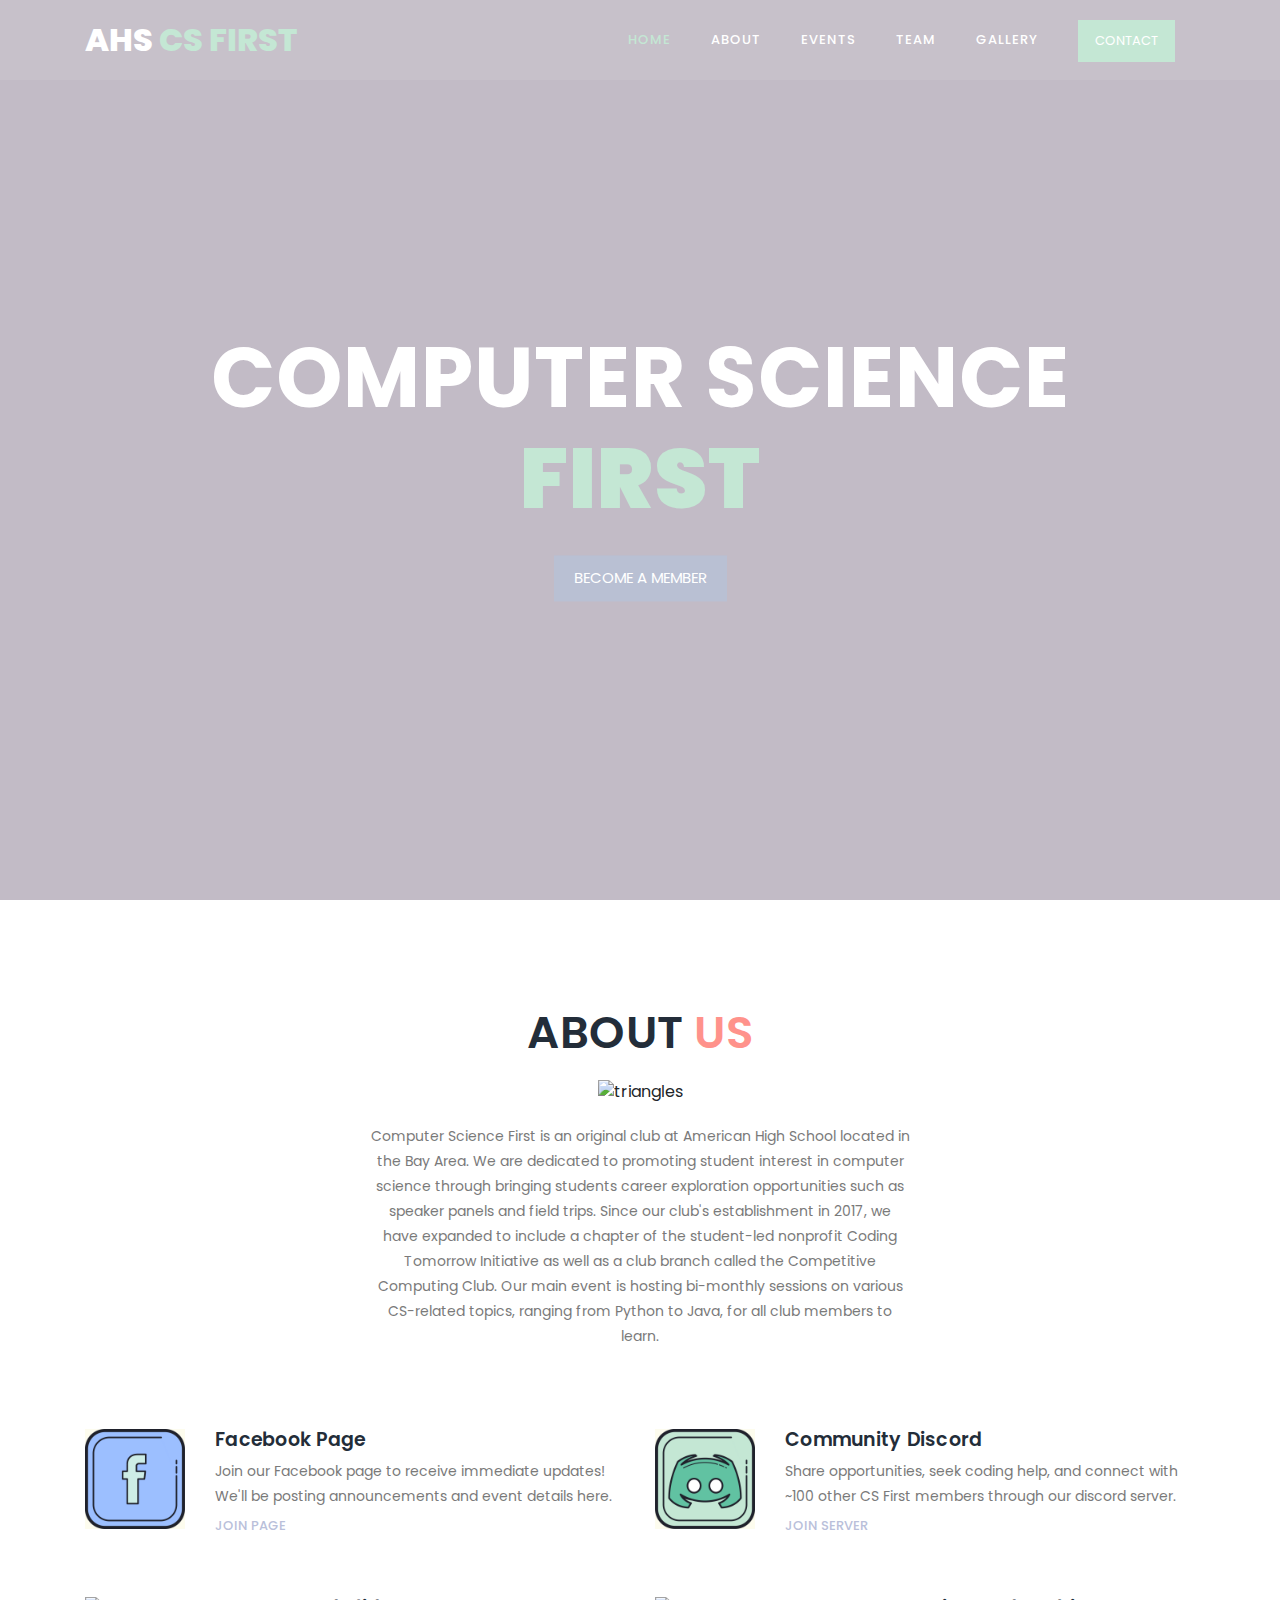
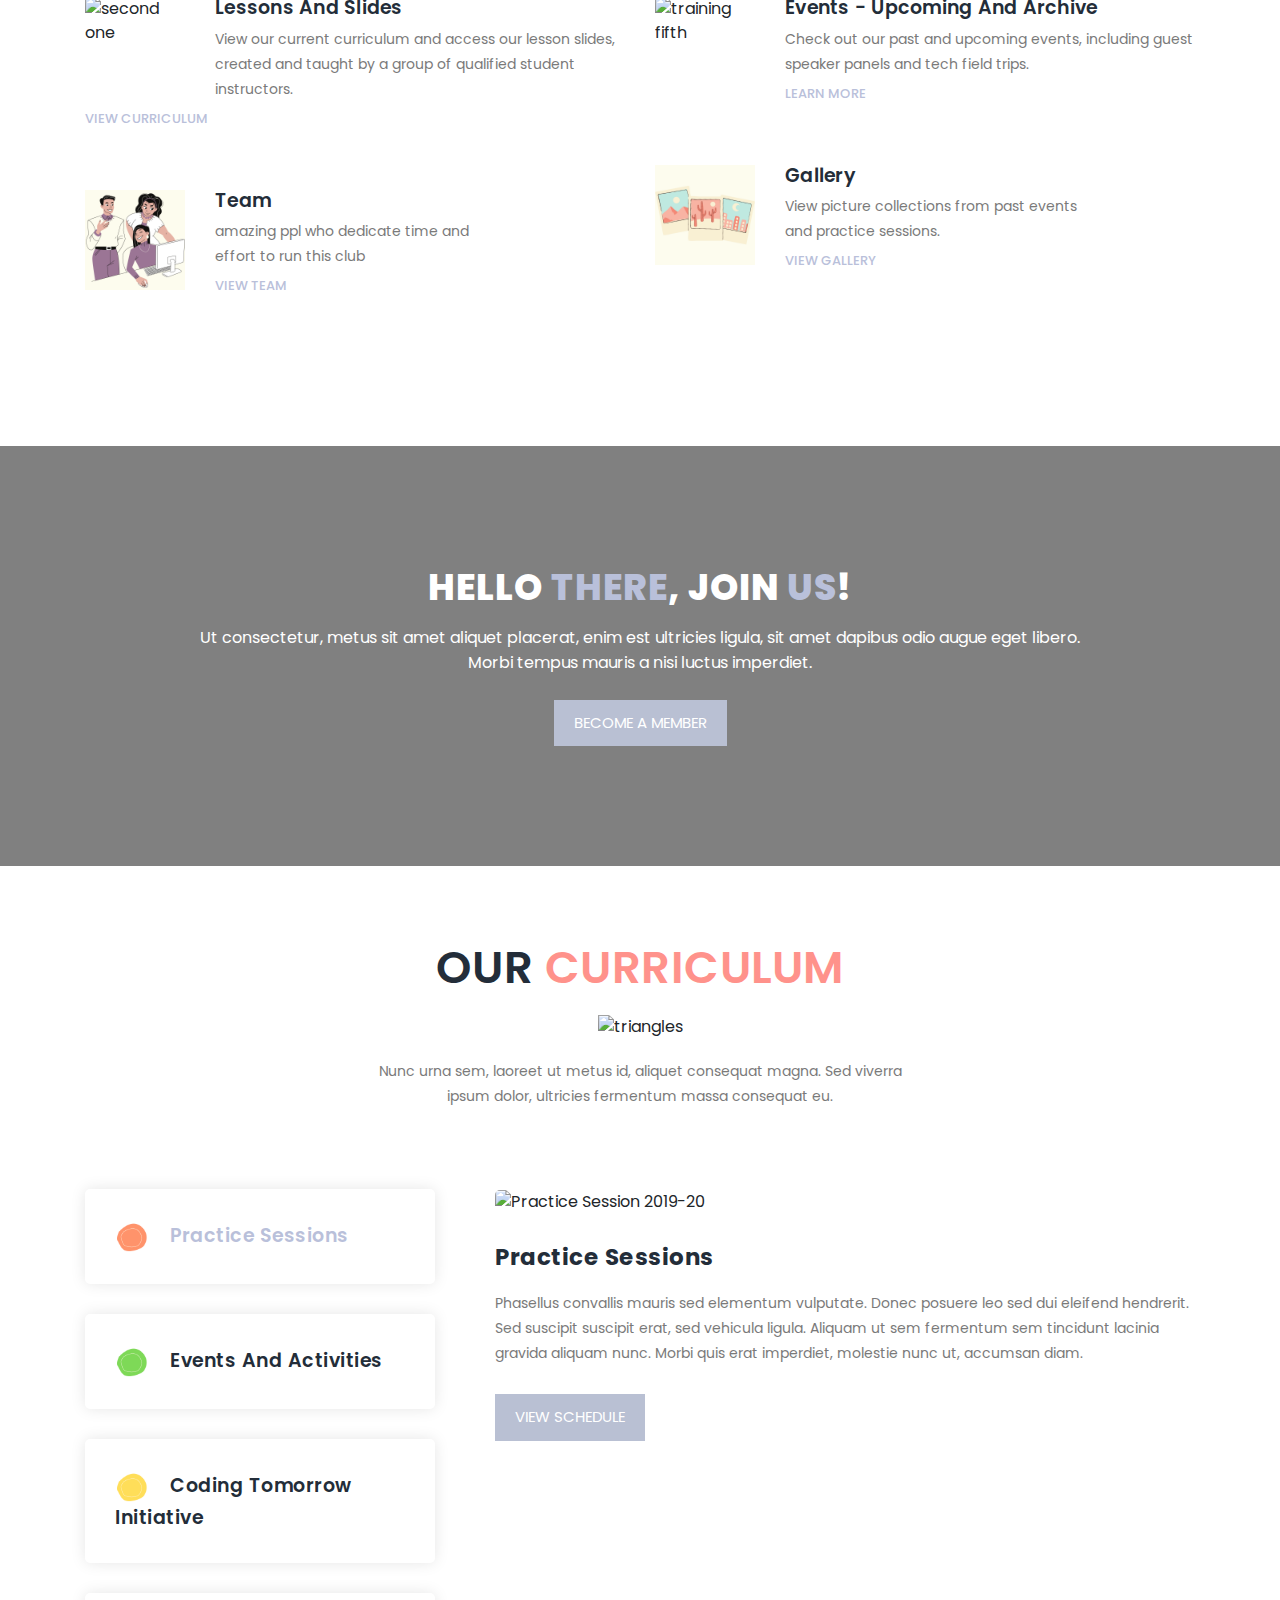
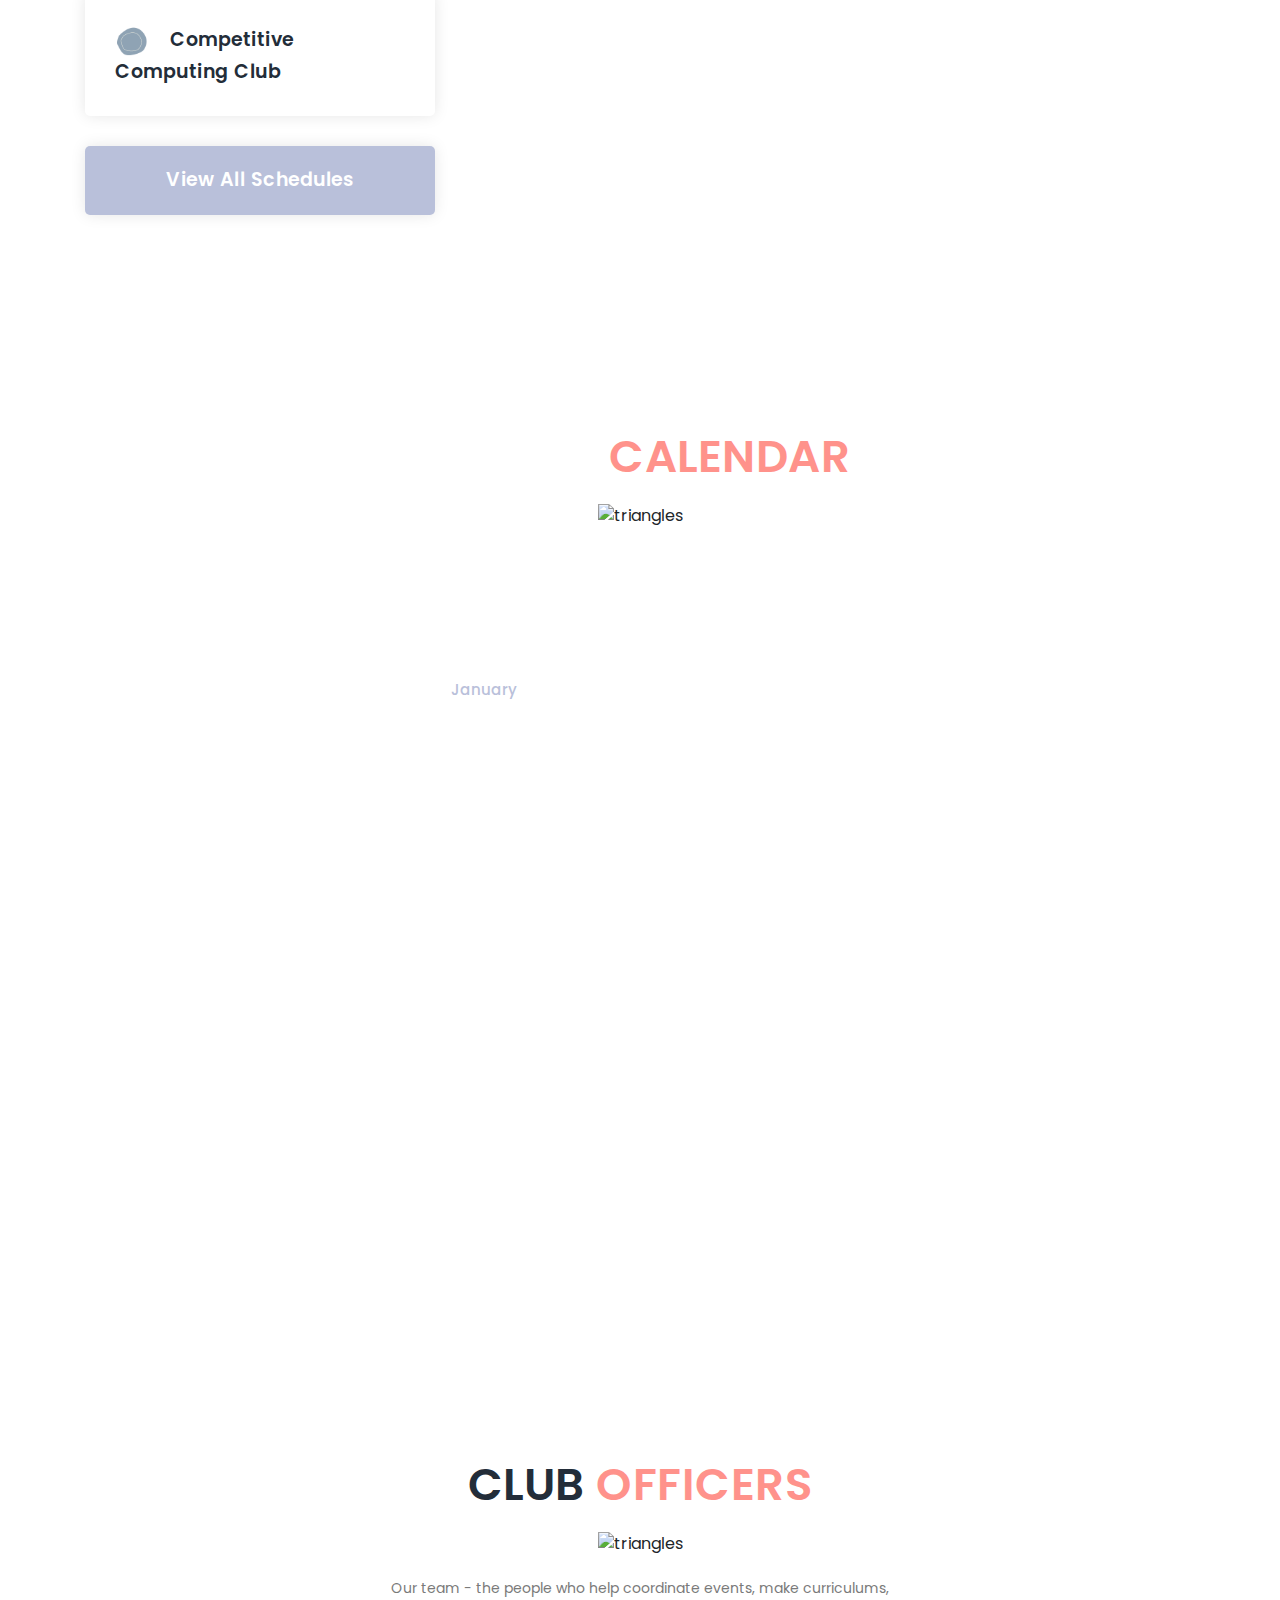
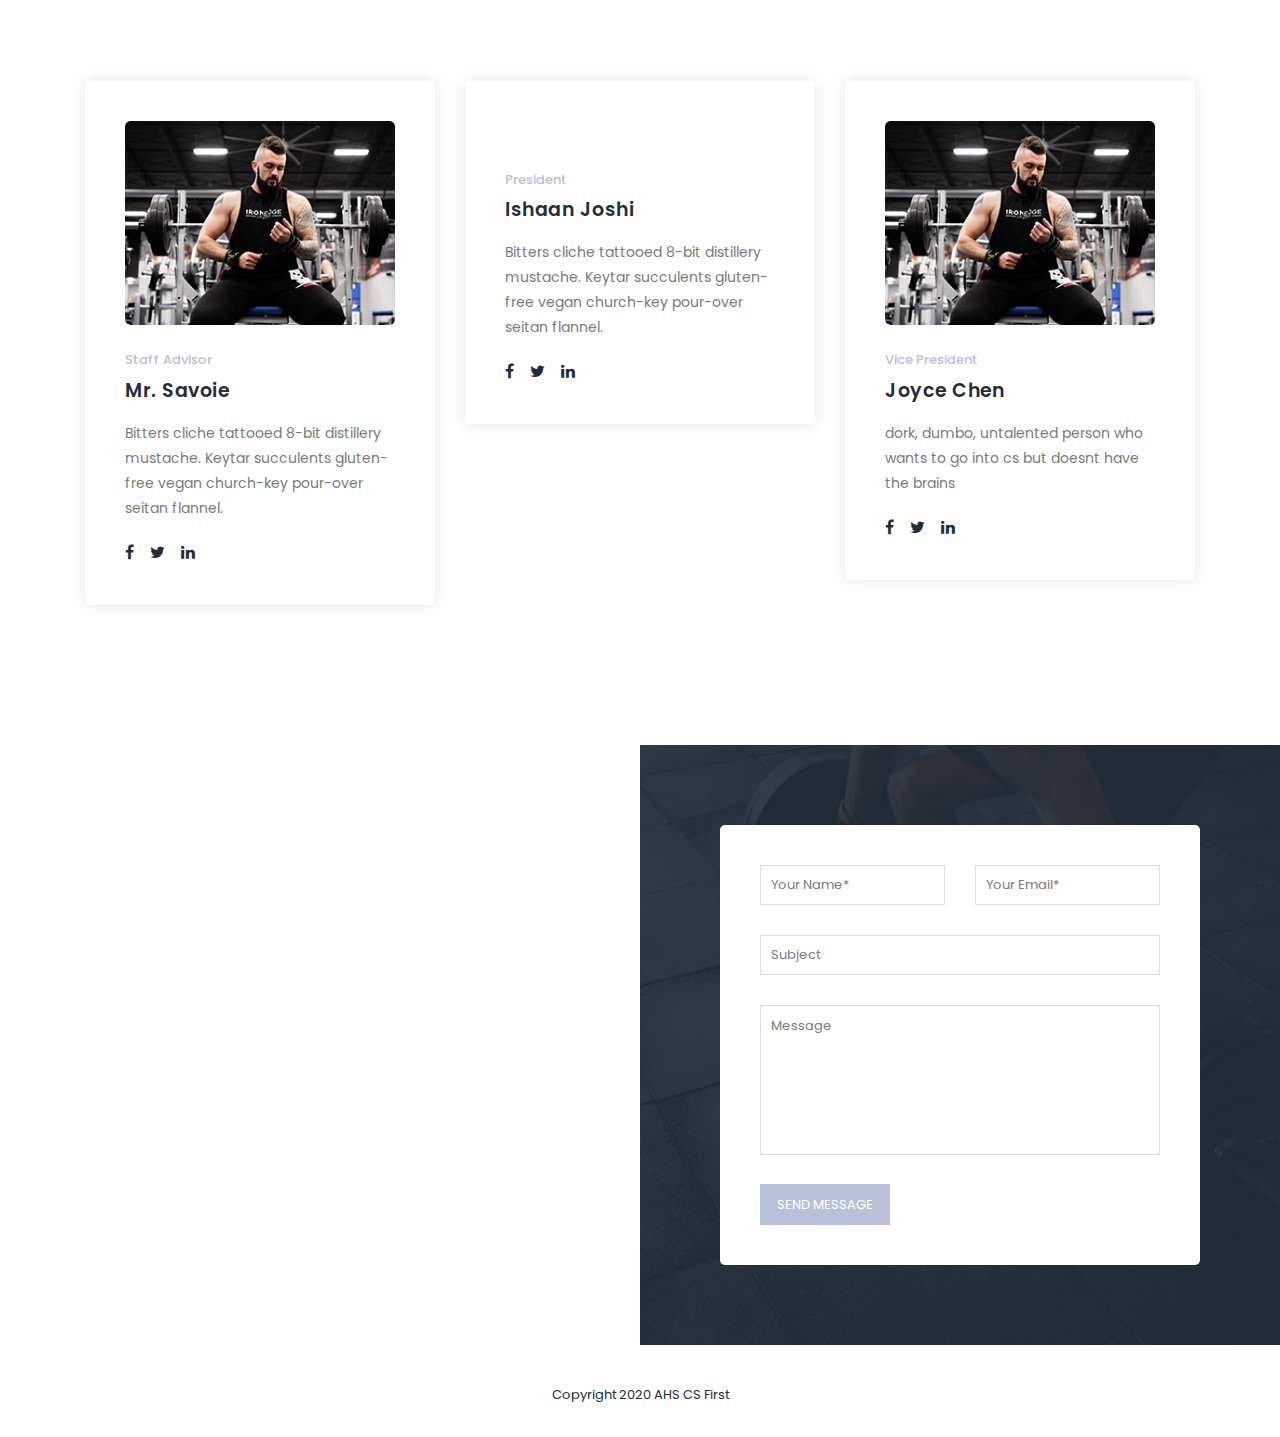
==== commit eb2de509: "changebg" ====
--- a/index.html
+++ b/index.html
@@ -82,7 +82,6 @@
 
         <div class="video-overlay header-text">
             <div class="caption">
-                <h6 style = "font-family: 'Stalemate', cursive; font-size: 7em;">american high school</h6>
                 <h2>computer science <em>first</em></h2>
                 <div class="main-button scroll-to-section">
                     <a href="#features">Become a member</a>
@@ -93,14 +92,14 @@
     <!-- ***** Main Banner Area End ***** -->
 
     <!-- ***** Features Item Start ***** -->
-    <section class="section wavy" id="features">
+    <section class="section wavy bg" id="features">
         <div class="container">
             <div class="row">
                 <div class="col-lg-6 offset-lg-3">
                     <div class="section-heading">
                         <h2>About <em>Us</em></h2>
                         <img src="assets/images/triangles__1_-removebg-preview.png" alt="triangles" style="width: 3em;">
-                        <p>Computer Science First is a club at American High School dedicated to . Since then, we have been hosting bi-monthly sessions on various topics, ranging from Python to Java, for club members.</p>
+                        <p>Computer Science First is an original club at American High School located in the Bay Area. We are dedicated to promoting student interest in computer science through bringing students career exploration opportunities such as speaker panels and field trips. Since our club's establishment in 2017, we have expanded to include a chapter of the student-led nonprofit Coding Tomorrow Initiative as well as a club branch called the Competitive Computing Club. Our main event is hosting bi-monthly sessions on various CS-related topics, ranging from Python to Java, for all club members to learn.</p>
                     </div>
                 </div>
                 <div class="col-lg-6">
@@ -200,7 +199,7 @@
             <div class="row">
                 <div class="col-lg-6 offset-lg-3">
                     <div class="section-heading">
-                        <h2>Our <em>Classes</em></h2>
+                        <h2>Our <em>Curriculum</em></h2>
                         <img src="assets/images/triangles__1_-removebg-preview.png" alt = "triangles" style="width: 3em;">
                         <p>Nunc urna sem, laoreet ut metus id, aliquet consequat magna. Sed viverra ipsum dolor, ultricies fermentum massa consequat eu.</p>
                     </div>
@@ -262,7 +261,7 @@
             <div class="row">
                 <div class="col-lg-6 offset-lg-3">
                     <div class="section-heading dark-bg">
-                        <h2>Upcoming <em>Events</em></h2>
+                        <h2>Events <em>Calendar</em></h2>
                         <img src="assets/images/triangles__1_-removebg-preview.png" alt="triangles" style="width: 3em;">
                         <p>Nunc urna sem, laoreet ut metus id, aliquet consequat magna. Sed viverra ipsum dolor, ultricies fermentum massa consequat eu.</p>
                     </div>
--- a/assets/css/templatemo-training-studio.css
+++ b/assets/css/templatemo-training-studio.css
@@ -23,16 +23,16 @@
 12. portfolio
 
 --------------------------------------------- */
-/* 
+/*
 ---------------------------------------------
 font & reset css
---------------------------------------------- 
+---------------------------------------------
 */
 @import url("https://fonts.googleapis.com/css?family=Poppins:100,100i,200,200i,300,300i,400,400i,500,500i,600,600i,700,700i,800,800i,900,900i");
-/* 
+/*
 ---------------------------------------------
 reset
---------------------------------------------- 
+---------------------------------------------
 */
 html, body, div, span, applet, object, iframe, h1, h2, h3, h4, h5, h6, p, blockquote, div
 pre, a, abbr, acronym, address, big, cite, code, del, dfn, em, font, img, ins, kbd, q,
@@ -42,6 +42,10 @@
   padding: 0;
   border: 0;
   outline: 0;
+}
+
+.bg{
+  background-image: url("images/cutebg.png");
 }
 
 .clearfix:after {
@@ -129,10 +133,10 @@
     position: relative;
 }
 
-/* 
+/*
 ---------------------------------------------
 global styles
---------------------------------------------- 
+---------------------------------------------
 */
 html,
 body {
@@ -168,7 +172,7 @@
 
 .section-heading {
   text-align: center;
-  margin-top: 140px;
+  margin-top: 75px;
   margin-bottom: 80px;
 }
 
@@ -203,7 +207,7 @@
   display: inline-block;
   font-size: 15px;
   padding: 12px 20px;
-  background-color: #556F7A;
+  background-color: #B9C0D3;
   color: #fff;
   text-align: center;
   font-weight: 400;
@@ -216,10 +220,10 @@
 }
 
 
-/* 
+/*
 ---------------------------------------------
 header
---------------------------------------------- 
+---------------------------------------------
 */
 
 .background-header {
@@ -270,7 +274,7 @@
 .header-area .main-nav {
   min-height: 80px;
   /* background: transparent; */
-  background: green;
+  background: transparent;
 }
 
 .header-area .main-nav .logo {
@@ -495,7 +499,7 @@
   }
 }
 
-@media (max-width: 767px) {
+@media (max-width: 1000px) {
   .header-area .main-nav .logo {
     color: #1e1e1e;
   }
@@ -607,17 +611,17 @@
   }
 }
 
-@media (min-width: 767px) {
+@media (min-width: 1000px) {
   .header-area .main-nav .nav {
     display: flex !important;
   }
 }
 
 
-/* 
+/*
 ---------------------------------------------
 banner
---------------------------------------------- 
+---------------------------------------------
 */
 
 .main-banner {
@@ -688,7 +692,7 @@
 */
 
 #features {
-  margin-bottom: 80px;
+  margin-bottom: 65px;
 }
 
 .feature-item {
@@ -732,7 +736,8 @@
 
 #call-to-action {
   padding: 120px 0px;
-  background-image: url(../images/cta-bg.jpg);
+/*   background-image: url(../images/cta-bg.jpg); */
+  background: gray;
   background-position: center center;
   background-repeat: no-repeat;
   background-size: cover;
@@ -854,15 +859,15 @@
 }
 
 
-/* 
+/*
 ---------------------------------------------
 schedule
---------------------------------------------- 
+---------------------------------------------
 */
 
 #schedule {
   padding: 0px 0px 140px 0px;
-  background-image: url(../images/alvin1.1.jpg);
+  background-image: url(../images/alvin1.jpg);
   background-position: center center;
   background-repeat: no-repeat;
   background-size: cover;
@@ -875,7 +880,7 @@
 }
 
 #schedule table tbody {
-  border-top: 1px solid #fff; 
+  border-top: 1px solid #fff;
 }
 
 #schedule table tbody tr {
@@ -958,10 +963,10 @@
 }
 
 
-/* 
+/*
 ---------------------------------------------
 trainers
---------------------------------------------- 
+---------------------------------------------
 */
 
 #trainers .trainer-item {
@@ -1016,10 +1021,10 @@
 }
 
 
-/* 
+/*
 ---------------------------------------------
 contact
---------------------------------------------- 
+---------------------------------------------
 */
 
 #contact-us {
@@ -1100,10 +1105,10 @@
 
 
 
-/* 
+/*
 ---------------------------------------------
 footer
---------------------------------------------- 
+---------------------------------------------
 */
 footer {
   text-align: center;
@@ -1126,10 +1131,10 @@
 
 
 
-/* 
+/*
 ---------------------------------------------
 preloader
---------------------------------------------- 
+---------------------------------------------
 */
 
 .js-preloader {
@@ -1227,10 +1232,10 @@
 }
 
 
-/* 
+/*
 ---------------------------------------------
 responsive
---------------------------------------------- 
+---------------------------------------------
 */
 
 
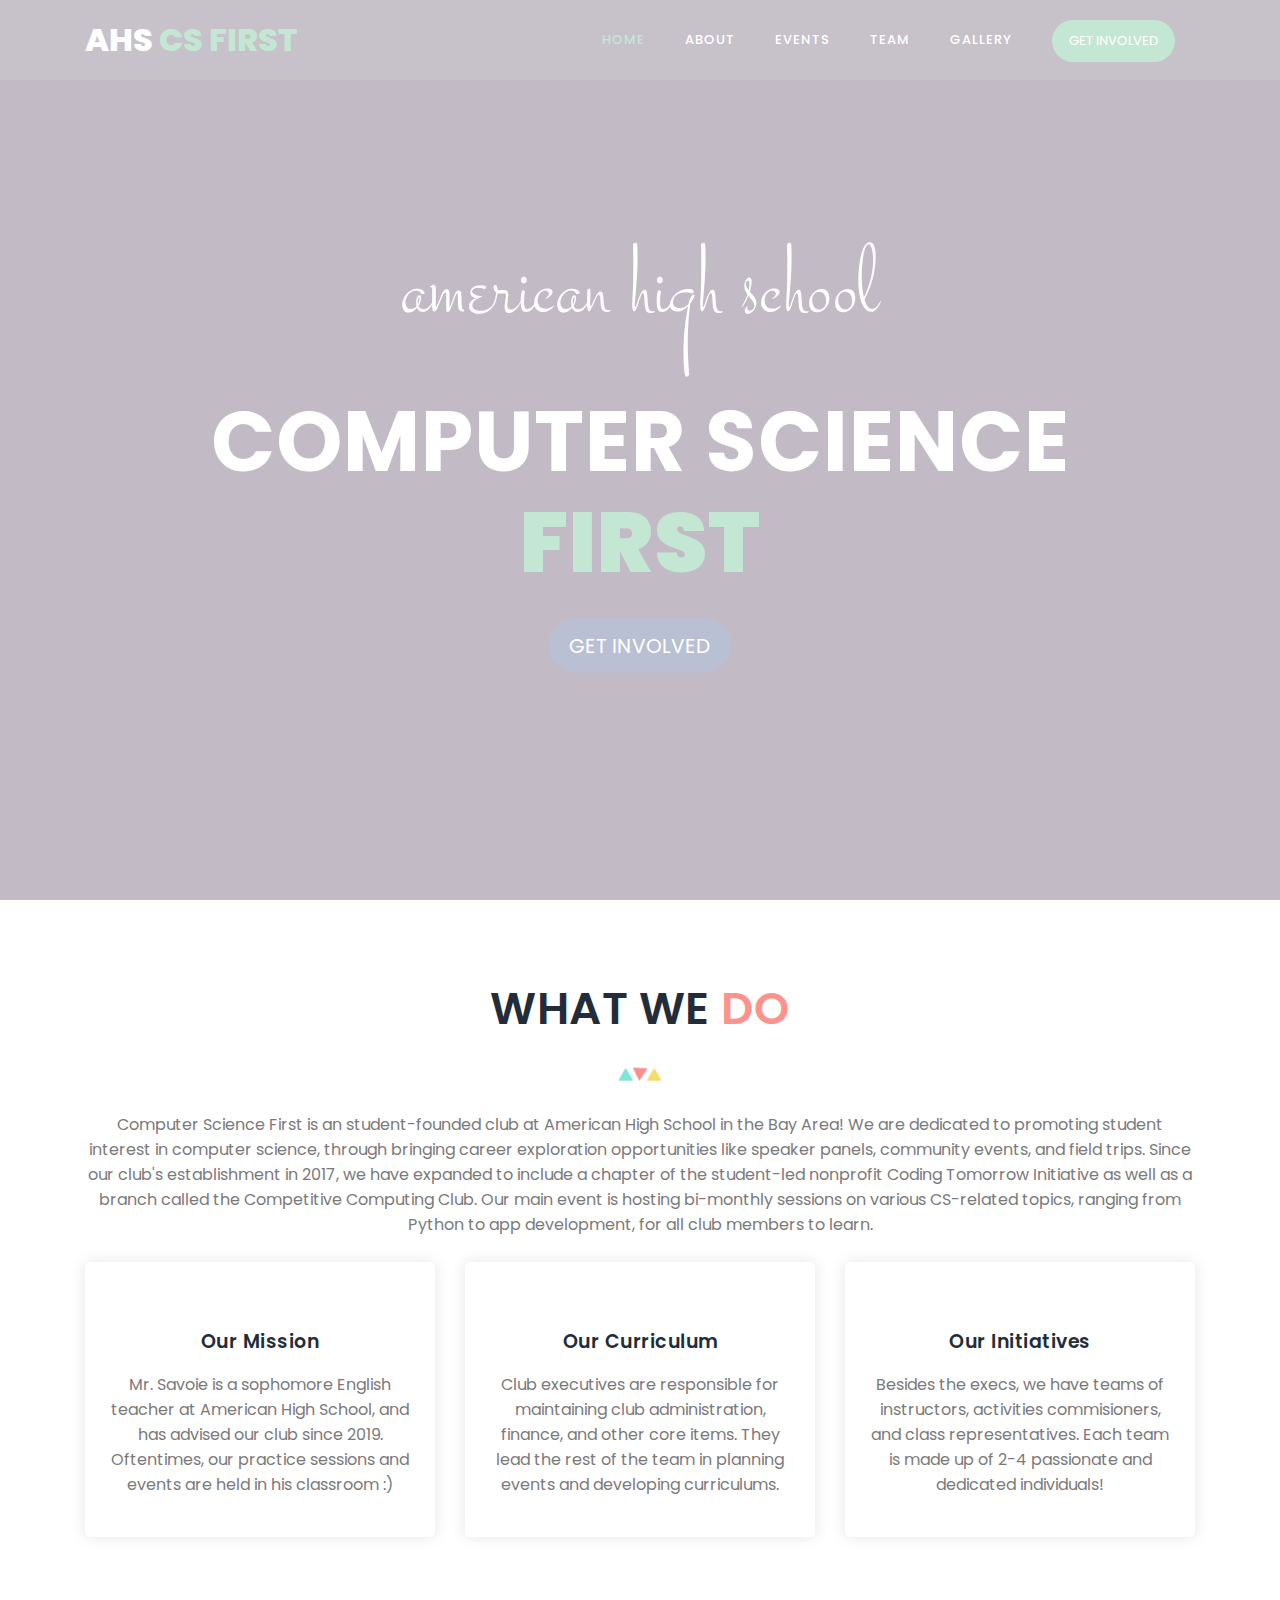
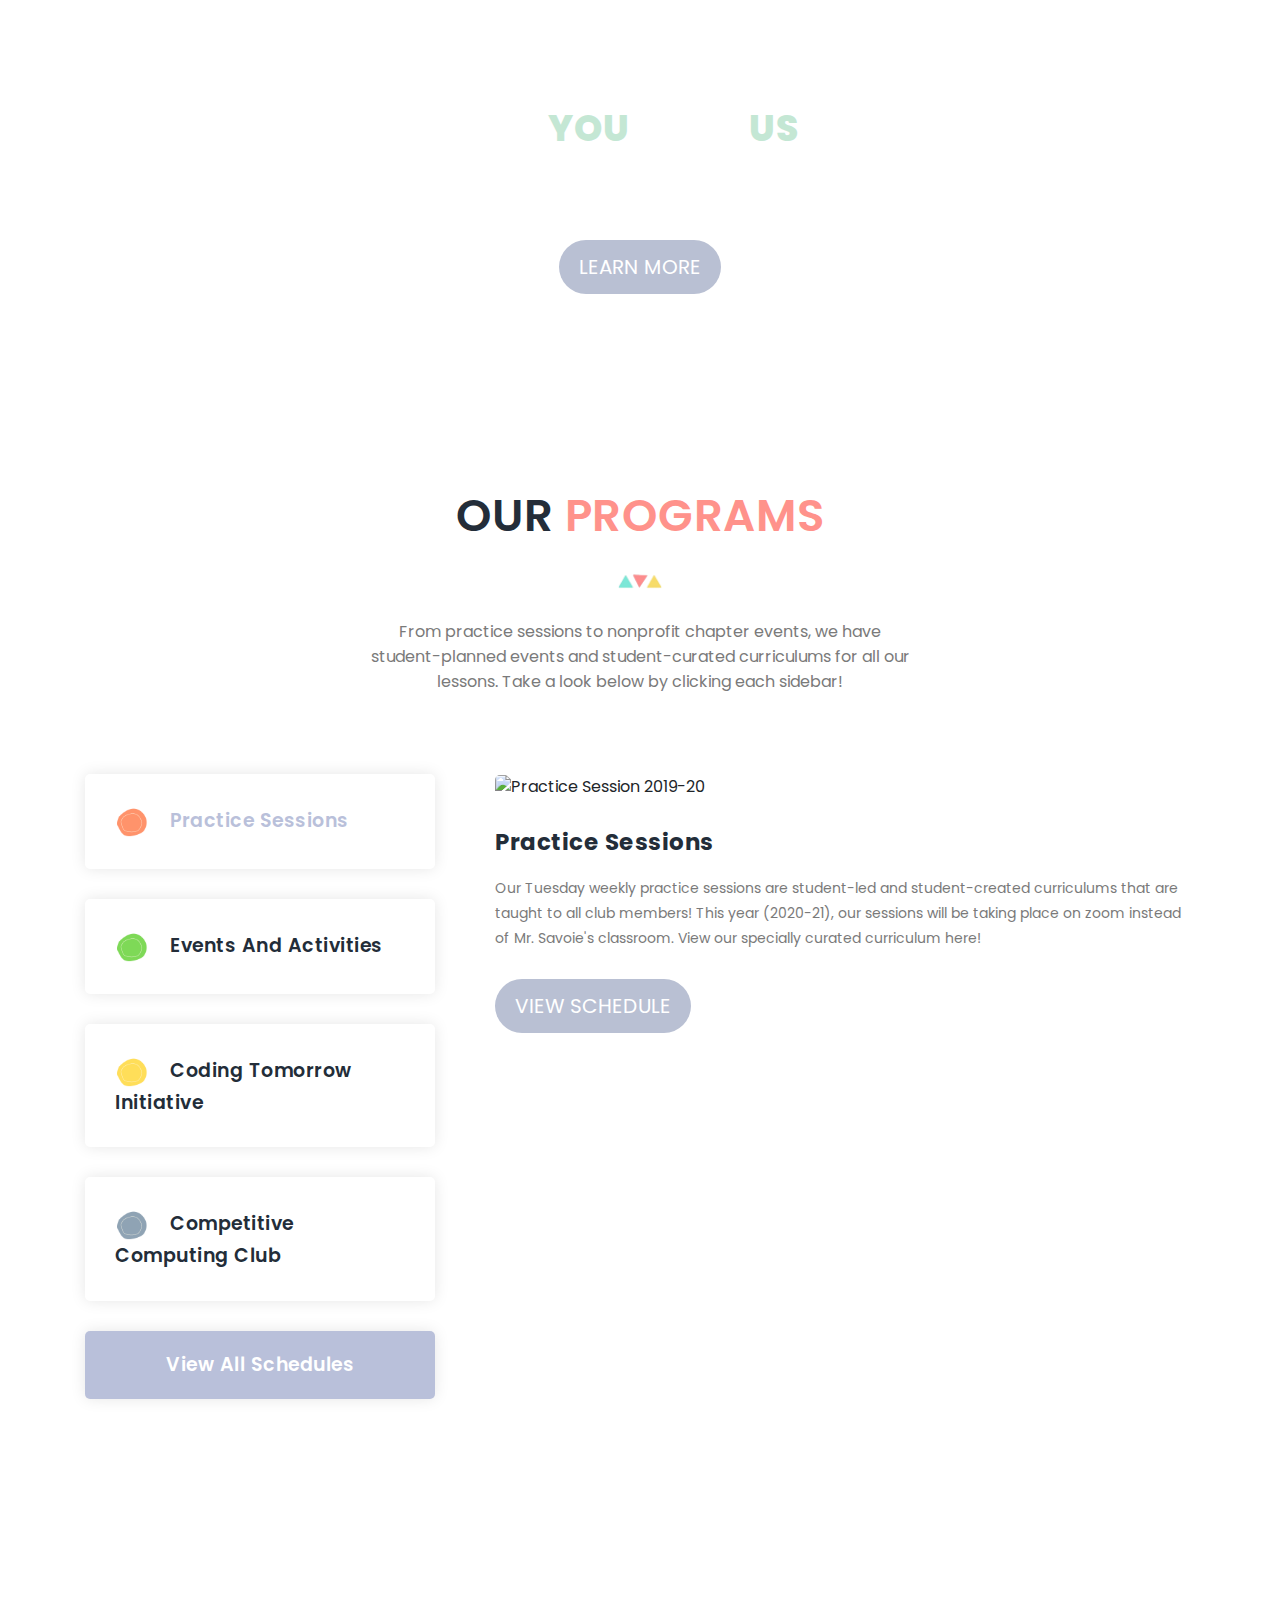
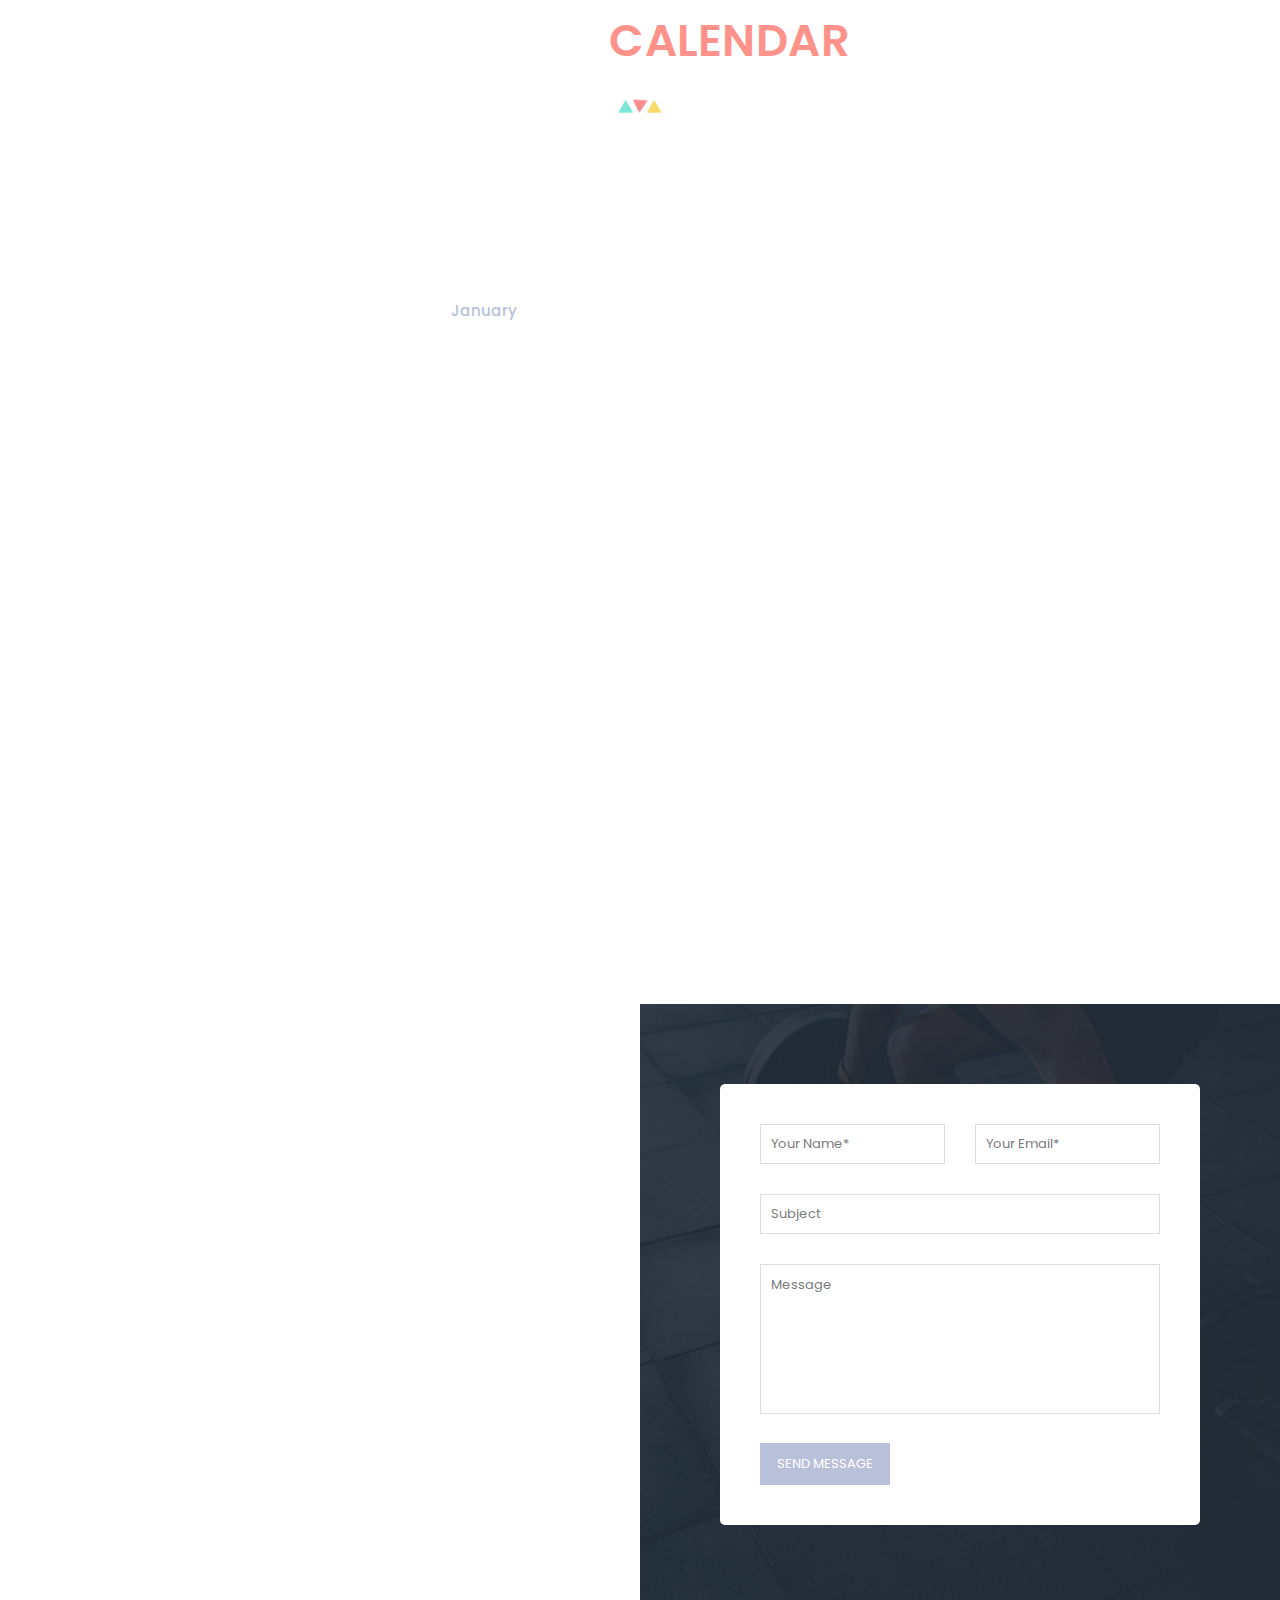
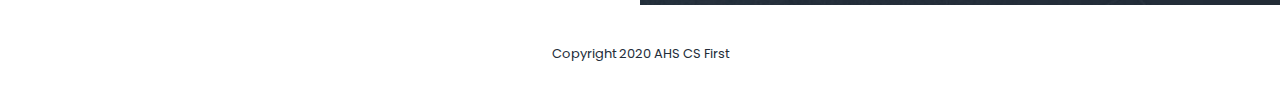
==== commit 41f8db75: "yooo finally worked on this website after like 30 years" ====
--- a/index.html
+++ b/index.html
@@ -25,7 +25,7 @@
 
     <link rel="stylesheet" type="text/css" href="assets/css/font-awesome.css">
 
-    <link rel="stylesheet" href="assets/css/templatemo-training-studio.css">
+    <link rel="stylesheet" href="assets/css/main.css">
 
     </head>
 
@@ -57,11 +57,11 @@
                         <!-- ***** Menu Start ***** -->
                         <ul class="nav">
                             <li class="scroll-to-section"><a href="#top" class="active">Home</a></li>
-                            <li class="scroll-to-section"><a href="#features">About</a></li>
-                            <li class="scroll-to-section"><a href="#">Events</a></li>
+                            <li class="scroll-to-section dropbtn"><a href="#features">About</a></li>
+                            <li class="scroll-to-section"><a href="events.html">Events</a></li>
                             <li class="scroll-to-section"><a href="team.html">Team</a></li>
                             <li class="scroll-to-section"><a href="gallery.html">Gallery</a></li>
-                            <li class="main-button"><a href="#">Contact</a></li>
+                            <li class="main-button"><a href="#">Get Involved</a></li>
                         </ul>
                         <a class='menu-trigger'>
                             <span>Menu</span>
@@ -82,9 +82,10 @@
 
         <div class="video-overlay header-text">
             <div class="caption">
-                <h2>computer science <em>first</em></h2>
+               <h6 style = "font-family: 'Stalemate', cursive; font-size: 7em;">american high school</h6>
+                <h2 class = "text-gradient">computer science <em>first</em></h2>
                 <div class="main-button scroll-to-section">
-                    <a href="#features">Become a member</a>
+                    <a href="#features">Get Involved</a>
                 </div>
             </div>
         </div>
@@ -92,14 +93,65 @@
     <!-- ***** Main Banner Area End ***** -->
 
     <!-- ***** Features Item Start ***** -->
-    <section class="section wavy bg" id="features">
-        <div class="container">
-            <div class="row">
-                <div class="col-lg-6 offset-lg-3">
+    <section class="section" id="infocards">
+        <div class="container">
+          <div class="section-heading"  style = "margin-bottom: 25px">
+              <h2>What We <em>Do</em></h2>
+              <img src="assets/images/triangles.png" alt="triangles" style="width: 3em;">
+              <p>Computer Science First is an student-founded club at American High School in the Bay Area! We are dedicated to promoting student interest in computer science, through bringing career exploration opportunities like speaker panels, community events, and field trips. Since our club's establishment in 2017, we have expanded to include a chapter of the student-led nonprofit Coding Tomorrow Initiative as well as a branch called the Competitive Computing Club. Our main event is hosting bi-monthly sessions on various CS-related topics, ranging from Python to app development, for all club members to learn.</p>
+          </div>
+            <div class="row">
+                <div>
+                </div>
+            </div>
+            <div class="row">
+                <div class="col-lg-4">
+                    <div class="card-item">
+                        <div class="image-thumb">
+                            <img src="assets/images/mrsavoieszoom.png" alt="">
+                        </div>
+                        <div class="down-content">
+                            <h4>Our Mission</h4>
+                            <p>Mr. Savoie is a sophomore English teacher at American High School, and has advised our club since 2019.  Oftentimes, our practice sessions and events are held in his classroom :)</p>
+                        </div>
+                    </div>
+                </div>
+                <div class="col-lg-4">
+                    <div class="card-item">
+                        <div class="image-thumb">
+                            <img src="assets/images/2.png" alt="">
+                        </div>
+                        <div class="down-content">
+                            <h4>Our Curriculum</h4>
+                            <p>Club executives are responsible for maintaining club administration, finance, and other core items. They lead the rest of the team in planning events and developing curriculums.</p>
+                        </div>
+                    </div>
+                </div>
+                <div class="col-lg-4">
+                    <div class="card-item">
+                        <div class="image-thumb">
+                            <img src="assets/images/1.png" alt="">
+                        </div>
+                        <div class="down-content">
+                            <h4>Our Initiatives</h4>
+                            <p>Besides the execs, we have teams of instructors, activities commisioners, and class representatives. Each team is made up of 2-4 passionate and dedicated individuals!</p>
+                        </div>
+                    </div>
+                </div>
+            </div>
+        </div>
+    </section>
+
+
+    <!-- OLD ABOUT SECTION IGNORE!!! -->
+    <!-- <section class="section" id="features">
+        <div class="container">
+            <div class="row">
+                <div>
                     <div class="section-heading">
-                        <h2>About <em>Us</em></h2>
-                        <img src="assets/images/triangles__1_-removebg-preview.png" alt="triangles" style="width: 3em;">
-                        <p>Computer Science First is an original club at American High School located in the Bay Area. We are dedicated to promoting student interest in computer science through bringing students career exploration opportunities such as speaker panels and field trips. Since our club's establishment in 2017, we have expanded to include a chapter of the student-led nonprofit Coding Tomorrow Initiative as well as a club branch called the Competitive Computing Club. Our main event is hosting bi-monthly sessions on various CS-related topics, ranging from Python to Java, for all club members to learn.</p>
+                        <h2>What We <em>Do</em></h2>
+                        <img src="assets/images/triangles" alt="triangles" style="width: 3em;">
+                        <p>Computer Science First is an student-founded club at American High School in the Bay Area! We are dedicated to promoting student interest in computer science, through bringing career exploration opportunities like speaker panels, community events, and field trips. Since our club's establishment in 2017, we have expanded to include a chapter of the student-led nonprofit Coding Tomorrow Initiative as well as a branch called the Competitive Computing Club. Our main event is hosting bi-monthly sessions on various CS-related topics, ranging from Python to app development, for all club members to learn.</p>
                     </div>
                 </div>
                 <div class="col-lg-6">
@@ -120,8 +172,8 @@
                             </div>
                             <div class="right-content">
                                 <h4>Lessons and Slides</h4>
-                                <p>View our current curriculum and access our lesson slides, created and taught by a group of qualified student instructors.</p>
-                                <a href="#" class="text-button">View Curriculum</a>
+                                <p>View our current curriculum and access our lesson slides, created and taught by qualified student instructors.</p>
+                                <a href="https://drive.google.com/drive/folders/1NCGPIOvr8h8Dqjca61j7_cCXMTvsfL7I?usp=sharing" target = "_blank" class="text-button">View Curriculum</a>
                             </div>
                         </li>
                         <li class="feature-item">
@@ -130,8 +182,8 @@
                             </div>
                             <div class="right-content">
                                 <h4>Team</h4>
-                                <p>amazing ppl who dedicate time and effort to run this club</p>
-                                <a href="#" class="text-button">View Team</a>
+                                <p>Amazing ppl who dedicate time and effort to run this club <3</p>
+                                <a href="team.html" class="text-button">View Team</a>
                             </div>
                         </li>
                     </ul>
@@ -165,26 +217,28 @@
                             <div class="right-content">
                                 <h4>Gallery</h4>
                                 <p>View picture collections from past events and practice sessions.</p>
-                                <a href="#" class="text-button">View Gallery</a>
+                                <a href="gallery.html" class="text-button">View Gallery</a>
                             </div>
                         </li>
                     </ul>
                 </div>
             </div>
         </div>
-    </section>
-    <!-- ***** Features Item End ***** -->
+    </section> -->
+
+
+
 
     <!-- ***** Call to Action Start ***** -->
-    <section class="section" id="call-to-action">
+    <section class="section" id="call-to-action"  style = "margin-top: 50px">
         <div class="container">
             <div class="row">
                 <div class="col-lg-10 offset-lg-1">
                     <div class="cta-content">
-                        <h2>Hello <em>there</em>, join <em>us</em>!</h2>
-                        <p>Ut consectetur, metus sit amet aliquet placerat, enim est ultricies ligula, sit amet dapibus odio augue eget libero. Morbi tempus mauris a nisi luctus imperdiet.</p>
+                        <h2>Hey <em>you</em>, join <em>us</em>!</h2>
+                        <p>We are so excited to have you here! Contact us for partnership, sign up to our mailing list, receive updates and team openings, watch our Youtube videos, and listen to our podcast!</p>
                         <div class="main-button scroll-to-section">
-                            <a href="#our-classes">Become a member</a>
+                            <a href="#our-classes">Learn More</a>
                         </div>
                     </div>
                 </div>
@@ -199,9 +253,9 @@
             <div class="row">
                 <div class="col-lg-6 offset-lg-3">
                     <div class="section-heading">
-                        <h2>Our <em>Curriculum</em></h2>
-                        <img src="assets/images/triangles__1_-removebg-preview.png" alt = "triangles" style="width: 3em;">
-                        <p>Nunc urna sem, laoreet ut metus id, aliquet consequat magna. Sed viverra ipsum dolor, ultricies fermentum massa consequat eu.</p>
+                        <h2>Our <em>Programs</em></h2>
+                        <img src="assets/images/triangles.png" alt = "triangles" style="width: 3em;">
+                        <p>From practice sessions to nonprofit chapter events, we have student-planned events and student-curated curriculums for all our lessons. Take a look below by clicking each sidebar!</p>
                     </div>
                 </div>
             </div>
@@ -220,7 +274,7 @@
                   <article id='tabs-1'>
                     <img src="assets/images/IMG-1998.JPG" style = "width: 700px; height: 394px" alt="Practice Session 2019-20">
                     <h4>Practice Sessions</h4>
-                    <p>Phasellus convallis mauris sed elementum vulputate. Donec posuere leo sed dui eleifend hendrerit. Sed suscipit suscipit erat, sed vehicula ligula. Aliquam ut sem fermentum sem tincidunt lacinia gravida aliquam nunc. Morbi quis erat imperdiet, molestie nunc ut, accumsan diam.</p>
+                    <p>Our Tuesday weekly practice sessions are student-led and student-created curriculums that are taught to all club members! This year (2020-21), our sessions will be taking place on zoom instead of Mr. Savoie's classroom. View our specially curated curriculum here!</p>
                     <div class="main-button">
                         <a href="#">View Schedule</a>
                     </div>
@@ -228,7 +282,7 @@
                   <article id='tabs-2'>
                     <img src="assets/images/Untitled design (1).png" style = "width: 700px; height: 400px" alt="Intel Field Trip">
                     <h4>Events and Activities</h4>
-                    <p>Integer dapibus, est vel dapibus mattis, sem mauris luctus leo, ac pulvinar quam tortor a velit. Praesent ultrices erat ante, in ultricies augue ultricies faucibus. Nam tellus nibh, ullamcorper at mattis non, rhoncus sed massa. Cras quis pulvinar eros. Orci varius natoque penatibus et magnis dis parturient montes, nascetur ridiculus mus.</p>
+                    <p>Along with our main sessions, we host speaker panels (from college students to professionals) and field trips to tech-y places. In the near future, we hope to host various CS workshops and an annual themed hackathon! 'Tis is a picture of our club's 2019 field trip to the Intel Museum .</p>
                     <div class="main-button">
                         <a href="#">Learn More</a>
                     </div>
@@ -236,7 +290,7 @@
                   <article id='tabs-3'>
                     <img src="assets/images/3-removebg.png" alt="CTI 2019">
                     <h4>Coding Tomorrow Initiative</h4>
-                    <p>Fusce laoreet malesuada rhoncus. Donec ultricies diam tortor, id auctor neque posuere sit amet. Aliquam pharetra, augue vel cursus porta, nisi tortor vulputate sapien, id scelerisque felis magna id felis. Proin neque metus, pellentesque pharetra semper vel, accumsan a neque.</p>
+                    <p>In 2019, our then club president Annie Liu founded a chapter of the 501c3 nonprofit Coding Tomorrow Initiative (CTI). CTI's mission is to provide younger interested students with ample, project-based computer science education. Our first CTI session was a web design class for elementary students in Union City Library. In the summer of 2020, we held a 2nd camp (this time, virtual) for elem/middle-schoolers interested in Python. With every session, we recruit club members to volunteer and tutor these little kids!</p>
                     <div class="main-button">
                         <a href="#">Learn More</a>
                     </div>
@@ -244,7 +298,7 @@
                   <article id='tabs-4'>
                     <img src="assets/images/CCClogo.png" alt="CCC">
                     <h4>Competitive Computing Club</h4>
-                    <p>Pellentesque habitant morbi tristique senectus et netus et malesuada fames ac turpis egestas. Aenean ultrices elementum odio ac tempus. Etiam eleifend orci lectus, eget venenatis ipsum commodo et.</p>
+                    <p>Branched off of CS First, CCC is a recently established organization that aims to teach students competitive coding techniques. They have a dynamic, student-designed website with a points-system for contests and targeted practice. Partnering with other CS clus in the nation, CCC has hosted several contests with swag prizes for attendees!</p>
                     <div class="main-button">
                         <a href="#">View Website</a>
                     </div>
@@ -262,8 +316,8 @@
                 <div class="col-lg-6 offset-lg-3">
                     <div class="section-heading dark-bg">
                         <h2>Events <em>Calendar</em></h2>
-                        <img src="assets/images/triangles__1_-removebg-preview.png" alt="triangles" style="width: 3em;">
-                        <p>Nunc urna sem, laoreet ut metus id, aliquet consequat magna. Sed viverra ipsum dolor, ultricies fermentum massa consequat eu.</p>
+                        <img src="assets/images/triangles.png" alt="triangles" style="width: 3em;">
+                        <p>Along with our google calendar, we will be updating our events schedule on the website calendar. Stay tuned and check this page often!</p>
                     </div>
                 </div>
             </div>
@@ -331,77 +385,76 @@
         </div>
     </section>
 
-    <!-- ***** Testimonials Starts ***** -->
-    <section class="section" id="trainers">
-        <div class="container">
-            <div class="row">
-                <div class="col-lg-6 offset-lg-3">
+    <!-- ***** OLD TEAM IGNORE ***** -->
+    <!-- <section class="section" id="officers">
+        <div class="container">
+            <div class="row">
+                <div>
                     <div class="section-heading">
-                        <h2>Club <em>Officers</em></h2>
-                        <img src="assets/images/triangles__1_-removebg-preview.png" alt="triangles" style="width: 3em;">
-                        <p>Our team - the people who help coordinate events, make curriculums, </p>
+                        <h2>Core <em>Team</em></h2>
+                        <img src="assets/images/triangles.png" alt="triangles" style="width: 3em;">
+                        <p>Our team - the people who plan and coordinate events, make curriculums, and establish a line of connection amongst club members! Team applications open every spring and fall of the school semester, for highly motivated students determined to create a positive impact in the school community.</p>
                     </div>
                 </div>
             </div>
             <div class="row">
                 <div class="col-lg-4">
-                    <div class="trainer-item">
+                    <div class="officer-item">
                         <div class="image-thumb">
-                            <img src="assets/images/first-trainer.jpg" alt="">
+                            <img src="assets/images/mrsavoieszoom.png" alt="">
                         </div>
                         <div class="down-content">
-                            <span>Staff Advisor</span>
+                            <span>Club Advisor</span>
                             <h4>Mr. Savoie</h4>
-                            <p>Bitters cliche tattooed 8-bit distillery mustache. Keytar succulents gluten-free vegan church-key pour-over seitan flannel.</p>
+                            <p>Mr. Savoie is a sophomore English teacher at American High School, and has advised our club since 2019.  Oftentimes, our practice sessions and events are held in his classroom :)</p>
                             <ul class="social-icons">
                                 <li><a href="#"><i class="fa fa-facebook"></i></a></li>
                                 <li><a href="#"><i class="fa fa-twitter"></i></a></li>
                                 <li><a href="#"><i class="fa fa-linkedin"></i></a></li>
-<!--                                 <li><a href="#"><i class="fa fa-behance"></i></a></li> -->
+                                <li><a href="#"><i class="fa fa-behance"></i></a></li>
                             </ul>
                         </div>
                     </div>
                 </div>
                 <div class="col-lg-4">
-                    <div class="trainer-item">
+                    <div class="officer-item">
                         <div class="image-thumb">
-                            <img src="assets/images/ishaan.jpg" alt="">
+                            <img src="assets/images/2.png" alt="">
                         </div>
                         <div class="down-content">
-                            <span>President</span>
-                            <h4>Ishaan Joshi</h4>
-                            <p>Bitters cliche tattooed 8-bit distillery mustache. Keytar succulents gluten-free vegan church-key pour-over seitan flannel.</p>
+                            <span>CSF Execs</span>
+                            <h4>Executive Team</h4>
+                            <p>Club executives are responsible for maintaining club administration, finance, and other core items. They lead the rest of the team in planning events and developing curriculums.</p>
                             <ul class="social-icons">
                                 <li><a href="#"><i class="fa fa-facebook"></i></a></li>
                                 <li><a href="#"><i class="fa fa-twitter"></i></a></li>
                                 <li><a href="#"><i class="fa fa-linkedin"></i></a></li>
-<!--                                 <li><a href="#"><i class="fa fa-behance"></i></a></li> -->
+                               <li><a href="#"><i class="fa fa-behance"></i></a></li>
                             </ul>
                         </div>
                     </div>
                 </div>
                 <div class="col-lg-4">
-                    <div class="trainer-item">
+                    <div class="officer-item">
                         <div class="image-thumb">
-                            <img src="assets/images/first-trainer.jpg" alt="">
+                            <img src="assets/images/1.png" alt="">
                         </div>
                         <div class="down-content">
-                            <span>Vice President</span>
-                            <h4>Joyce Chen</h4>
-                            <p>dork, dumbo, untalented person who wants to go into cs but doesnt have the brains</p>
+                            <span>CSF Family</span>
+                            <h4>Officer Team</h4>
+                            <p>Besides the execs, we have teams of instructors, activities commisioners, and class representatives. Each team is made up of 2-4 passionate and dedicated individuals!</p>
                             <ul class="social-icons">
                                 <li><a href="#"><i class="fa fa-facebook"></i></a></li>
                                 <li><a href="#"><i class="fa fa-twitter"></i></a></li>
                                 <li><a href="#"><i class="fa fa-linkedin"></i></a></li>
-<!--                                 <li><a href="#"><i class="fa fa-behance"></i></a></li> -->
+                              <li><a href="#"><i class="fa fa-behance"></i></a></li>
                             </ul>
                         </div>
                     </div>
                 </div>
             </div>
         </div>
-    </section>
-    <!-- ***** Testimonials Ends ***** -->
+    </section> -->
 
     <!-- ***** Contact Us Area Starts ***** -->
     <section class="section" id="contact-us">
--- a/assets/css/main.css
+++ b/assets/css/main.css
@@ -0,0 +1,1342 @@
+
+/* ---------------------------------------------
+Table of contents
+------------------------------------------------
+01. font & reset css
+02. reset
+03. global styles
+04. header
+05. banner
+06. features
+07. testimonials
+08. contact
+09. footer
+10. preloader
+11. search
+12. portfolio
+
+--------------------------------------------- */
+/*
+---------------------------------------------
+font & reset css
+---------------------------------------------
+*/
+@import url("https://fonts.googleapis.com/css?family=Poppins:100,100i,200,200i,300,300i,400,400i,500,500i,600,600i,700,700i,800,800i,900,900i");
+/*
+---------------------------------------------
+reset
+---------------------------------------------
+*/
+html, body, div, span, applet, object, iframe, h1, h2, h3, h4, h5, h6, p, blockquote, div
+pre, a, abbr, acronym, address, big, cite, code, del, dfn, em, font, img, ins, kbd, q,
+s, samp, small, strike, strong, sub, sup, tt, var, b, u, i, center, dl, dt, dd, ol, ul, li,
+figure, header, nav, section, article, aside, footer, figcaption {
+  margin: 0;
+  padding: 0;
+  border: 0;
+  outline: 0;
+}
+
+.clearfix:after {
+  content: ".";
+  display: block;
+  clear: both;
+  visibility: hidden;
+  line-height: 0;
+  height: 0;
+}
+
+.clearfix {
+  display: inline-block;
+}
+
+html[xmlns] .clearfix {
+  display: block;
+}
+
+* html .clearfix {
+  height: 1%;
+}
+
+ul, li {
+  padding: 0;
+  margin: 0;
+  list-style: none;
+}
+
+header, nav, section, article, aside, footer, hgroup {
+  display: block;
+}
+
+* {
+  box-sizing: border-box;
+}
+
+html, body {
+  font-family: 'Poppins', sans-serif;
+  font-weight: 400;
+  background-color: #fff;
+  font-size: 16px;
+  -ms-text-size-adjust: 100%;
+  -webkit-font-smoothing: antialiased;
+  -moz-osx-font-smoothing: grayscale;
+}
+
+a {
+  text-decoration: none !important;
+}
+
+h1, h2, h3, h4, h5, h6 {
+  margin-top: 0px;
+  margin-bottom: 0px;
+}
+
+ul {
+  margin-bottom: 0px;
+}
+
+p {
+  font-size: 16px;
+  line-height: 25px;
+  color: #7a7a7a;
+}
+
+.teambg {
+  background-image: url("../images/csfirstersunite.jpg");
+  background-repeat: no-repeat;
+  background-size: cover;
+}
+/* wave */
+.wavy::before {
+    content: "";
+    background-image: url(../images/wavy.png);
+    background-size: 100% 100%;
+    display: inline-block;
+    height: 30%;
+    width: 100%;
+    position: relative;
+    top: 70px;
+}
+.wavy::after {
+    content: "";
+    background-image: url(../images/wavy2.png);
+    background-size: 100% 100%;
+    display: inline-block;
+    height: 7%;
+    width: 100%;
+    position: relative;
+}
+
+text-gradient {
+  background: -webkit-linear-gradient(#eee, #333);
+  -webkit-background-clip: text;
+  -webkit-text-fill-color: transparent;
+  /* background-image: linear-gradient(45deg, #F794B8 20%, #A4B6FA 70%, #C1DCF9 100%); */
+}
+
+/*
+---------------------------------------------
+global styles
+---------------------------------------------
+*/
+html,
+body {
+  background: #fff;
+  font-family: 'Poppins', sans-serif;
+}
+
+::selection {
+  background: #B9C0DA;
+  color: #fff;
+}
+
+::-moz-selection {
+  background: #B9C0DA;
+  color: #fff;
+}
+
+@media (max-width: 991px) {
+  html, body {
+    overflow-x: hidden;
+  }
+  .mobile-top-fix {
+    margin-top: 30px;
+    margin-bottom: 0px;
+  }
+  .mobile-bottom-fix {
+    margin-bottom: 30px;
+  }
+  .mobile-bottom-fix-big {
+    margin-bottom: 60px;
+  }
+}
+
+.section-heading {
+  text-align: center;
+  margin-top: 75px;
+  margin-bottom: 80px;
+}
+
+.section-heading h2 {
+  font-size: 45px;
+  font-weight: 600;
+  color: #232d39;
+  text-transform: uppercase;
+  letter-spacing: 0.5px;
+  margin-top: 0px;
+  margin-bottom: 0px;
+}
+
+.section-heading h2 em {
+  font-style: normal;
+  color: #FF928B;
+}
+
+.section-heading img {
+  margin: 20px auto;
+}
+
+.dark-bg h2 {
+  color: #fff;
+}
+
+.dark-bg p {
+  color: #fff;
+}
+
+.main-button a {
+  display: inline-block;
+  font-size: 20px;
+  padding: 12px 20px;
+  background-color: #B9C0D3;
+  color: #fff;
+  text-align: center;
+  font-weight: 400;
+  text-transform: uppercase;
+  transition: all .3s;
+  border-radius:50px;
+}
+
+.main-button a:hover {
+  background-color: #b9c0da;
+}
+
+
+/*
+---------------------------------------------
+header
+---------------------------------------------
+*/
+
+.background-header {
+  background: rgba(250,250,250,0.99) !important;
+  height: 80px!important;
+  position: fixed!important;
+  top: 0px;
+  left: 0px;
+  right: 0px;
+  box-shadow: 0px 0px 10px rgba(0,0,0,0.15)!important;
+}
+
+.background-header .logo,
+.background-header .main-nav .nav li a {
+  color: #232d39!important;
+}
+
+.background-header .main-nav .nav li:last-child a {
+  color: #fff !important;
+}
+
+.background-header .main-nav .nav li:last-child a:hover {
+  color: #fff!important;
+}
+
+.background-header .main-nav .nav li:hover a {
+  color: #B9C0DA!important;
+}
+
+.background-header .nav li a.active {
+  color: #B9C0DA!important;
+}
+
+.header-area {
+  position: absolute;
+  top: 0px;
+  left: 0px;
+  right: 0px;
+  z-index: 100;
+  height: 80px;
+  background: rgba(250,250,250,0.1);
+  -webkit-transition: all .5s ease 0s;
+  -moz-transition: all .5s ease 0s;
+  -o-transition: all .5s ease 0s;
+  transition: all .5s ease 0s;
+}
+
+.header-area .main-nav {
+  min-height: 80px;
+  /* background: transparent; */
+  background: transparent;
+}
+
+.header-area .main-nav .logo {
+  line-height: 80px;
+  color: #fff;
+  font-size: 32px;
+  font-weight: 800;
+  text-transform: uppercase;
+  float: left;
+  -webkit-transition: all 0.3s ease 0s;
+  -moz-transition: all 0.3s ease 0s;
+  -o-transition: all 0.3s ease 0s;
+  transition: all 0.3s ease 0s;
+}
+
+.header-area .main-nav .logo em {
+  font-style: normal;
+  color: #C4E7D4;
+  font-weight: 800;
+}
+
+.header-area .main-nav .nav {
+  float: right;
+  margin-top: 27px;
+  margin-right: 0px;
+  background-color: transparent;
+  -webkit-transition: all 0.3s ease 0s;
+  -moz-transition: all 0.3s ease 0s;
+  -o-transition: all 0.3s ease 0s;
+  transition: all 0.3s ease 0s;
+  position: relative;
+  z-index: 999;
+}
+
+.header-area .main-nav .nav li {
+  padding-left: 20px;
+  padding-right: 20px;
+}
+
+.header-area .main-nav .nav li a {
+  display: block;
+  font-weight: 500;
+  font-size: 13px;
+  color: #7a7a7a;
+  text-transform: uppercase;
+  -webkit-transition: all 0.3s ease 0s;
+  -moz-transition: all 0.3s ease 0s;
+  -o-transition: all 0.3s ease 0s;
+  transition: all 0.3s ease 0s;
+  height: 40px;
+  line-height: 40px;
+  border: transparent;
+  letter-spacing: 1px;
+}
+
+.header-area .main-nav .nav li a {
+  color: #fff;
+}
+
+.header-area .main-nav .nav li:last-child a {
+  display: inline-block;
+  font-size: 13px;
+  padding: 11px 17px;
+  background-color: #C4E7D4;
+  color: #fff;
+  text-align: center;
+  font-weight: 400;
+  letter-spacing: 0px;
+  text-transform: uppercase;
+  transition: all .3s;
+  height: auto;
+  line-height: 20px;
+  border-radius:50px;
+}
+
+.header-area .main-nav .nav li:last-child a:hover {
+  background-color: #b9c0da;
+  opacity: 1;
+  color: #fff;
+}
+
+.header-area .main-nav .nav li:hover a,
+.header-area .main-nav .nav li a.active {
+  color: #C4E7D4!important;
+  opacity: 1;
+}
+
+.background-header .main-nav .nav li:hover a,
+.background-header .main-nav .nav li a.active {
+  color: #B9C0DA!important;
+  opacity: 1;
+}
+
+.header-area .main-nav .menu-trigger {
+  cursor: pointer;
+  display: block;
+  position: absolute;
+  top: 23px;
+  width: 32px;
+  height: 40px;
+  text-indent: -9999em;
+  z-index: 99;
+  right: 40px;
+  display: none;
+}
+
+.header-area .main-nav .menu-trigger span,
+.header-area .main-nav .menu-trigger span:before,
+.header-area .main-nav .menu-trigger span:after {
+  -moz-transition: all 0.4s;
+  -o-transition: all 0.4s;
+  -webkit-transition: all 0.4s;
+  transition: all 0.4s;
+  background-color: #1e1e1e;
+  display: block;
+  position: absolute;
+  width: 30px;
+  height: 2px;
+  left: 0;
+}
+
+.background-header .main-nav .menu-trigger span,
+.background-header .main-nav .menu-trigger span:before,
+.background-header .main-nav .menu-trigger span:after {
+  background-color: #1e1e1e;
+}
+
+.header-area .main-nav .menu-trigger span:before,
+.header-area .main-nav .menu-trigger span:after {
+  -moz-transition: all 0.4s;
+  -o-transition: all 0.4s;
+  -webkit-transition: all 0.4s;
+  transition: all 0.4s;
+  background-color: #1e1e1e;
+  display: block;
+  position: absolute;
+  width: 30px;
+  height: 2px;
+  left: 0;
+  width: 75%;
+}
+
+.background-header .main-nav .menu-trigger span:before,
+.background-header .main-nav .menu-trigger span:after {
+  background-color: #1e1e1e;
+}
+
+.header-area .main-nav .menu-trigger span:before,
+.header-area .main-nav .menu-trigger span:after {
+  content: "";
+}
+
+.header-area .main-nav .menu-trigger span {
+  top: 16px;
+}
+
+.header-area .main-nav .menu-trigger span:before {
+  -moz-transform-origin: 33% 100%;
+  -ms-transform-origin: 33% 100%;
+  -webkit-transform-origin: 33% 100%;
+  transform-origin: 33% 100%;
+  top: -10px;
+  z-index: 10;
+}
+
+.header-area .main-nav .menu-trigger span:after {
+  -moz-transform-origin: 33% 0;
+  -ms-transform-origin: 33% 0;
+  -webkit-transform-origin: 33% 0;
+  transform-origin: 33% 0;
+  top: 10px;
+}
+
+.header-area .main-nav .menu-trigger.active span,
+.header-area .main-nav .menu-trigger.active span:before,
+.header-area .main-nav .menu-trigger.active span:after {
+  background-color: transparent;
+  width: 100%;
+}
+
+.header-area .main-nav .menu-trigger.active span:before {
+  -moz-transform: translateY(6px) translateX(1px) rotate(45deg);
+  -ms-transform: translateY(6px) translateX(1px) rotate(45deg);
+  -webkit-transform: translateY(6px) translateX(1px) rotate(45deg);
+  transform: translateY(6px) translateX(1px) rotate(45deg);
+  background-color: #1e1e1e;
+}
+
+.background-header .main-nav .menu-trigger.active span:before {
+  background-color: #1e1e1e;
+}
+
+.header-area .main-nav .menu-trigger.active span:after {
+  -moz-transform: translateY(-6px) translateX(1px) rotate(-45deg);
+  -ms-transform: translateY(-6px) translateX(1px) rotate(-45deg);
+  -webkit-transform: translateY(-6px) translateX(1px) rotate(-45deg);
+  transform: translateY(-6px) translateX(1px) rotate(-45deg);
+  background-color: #1e1e1e;
+}
+
+.background-header .main-nav .menu-trigger.active span:after {
+  background-color: #1e1e1e;
+}
+
+.header-area.header-sticky {
+  min-height: 80px;
+}
+
+.header-area.header-sticky .nav {
+  margin-top: 20px !important;
+}
+
+.header-area.header-sticky .nav li a.active {
+  color: #B9C0DA;
+}
+
+@media (max-width: 1200px) {
+  .header-area .main-nav .nav li {
+    padding-left: 12px;
+    padding-right: 12px;
+  }
+  .header-area .main-nav:before {
+    display: none;
+  }
+}
+
+@media (max-width: 1000px) {
+  .header-area .main-nav .logo {
+    color: #1e1e1e;
+  }
+  .header-area.header-sticky .nav li a:hover,
+  .header-area.header-sticky .nav li a.active {
+    color: #B9C0DA!important;
+    opacity: 1;
+  }
+  .header-area {
+    background-color: #f7f7f7;
+    padding: 0px 15px;
+    height: 80px;
+    box-shadow: none;
+    text-align: center;
+  }
+  .header-area .container {
+    padding: 0px;
+  }
+  .header-area .logo {
+    margin-left: 30px;
+  }
+  .header-area .menu-trigger {
+    display: block !important;
+  }
+  .header-area .main-nav {
+    overflow: hidden;
+  }
+  .header-area .main-nav .nav {
+    float: none;
+    width: 100%;
+    display: none;
+    -webkit-transition: all 0s ease 0s;
+    -moz-transition: all 0s ease 0s;
+    -o-transition: all 0s ease 0s;
+    transition: all 0s ease 0s;
+    margin-left: 0px;
+  }
+  .header-area .main-nav .nav li:first-child {
+    border-top: 1px solid #eee;
+  }
+  .header-area .main-nav .nav li:last-child {
+    width: 100%;
+    background-color: #B9C0DA;
+    color: #fff;
+  }
+  .header-area .main-nav .nav li:last-child a {
+    background-color: #B9C0DA!important;
+  }
+  .header-area .main-nav .nav li:last-child a:hover,
+  .header-area .main-nav .nav li:last-child:hover a {
+    background-color: #B9C0DA!important;
+    color: #fff!important;
+  }
+  .header-area.header-sticky .nav {
+    margin-top: 80px !important;
+  }
+  .header-area .main-nav .nav li {
+    width: 100%;
+    background: #fff;
+    border-bottom: 1px solid #eee;
+    padding-left: 0px !important;
+    padding-right: 0px !important;
+  }
+  .header-area .main-nav .nav li a {
+    height: 50px !important;
+    line-height: 50px !important;
+    padding: 0px !important;
+    border: none !important;
+    background: #f7f7f7 !important;
+    color: #232d39 !important;
+  }
+  .header-area .main-nav .nav li:last-child a {
+    color: #fff!important;
+  }
+  .header-area .main-nav .nav li a:hover {
+    background: #eee !important;
+    color: #B9C0DA!important;
+  }
+  .header-area .main-nav .nav li.submenu ul {
+    position: relative;
+    visibility: inherit;
+    opacity: 1;
+    z-index: 1;
+    transform: translateY(0%);
+    transition-delay: 0s, 0s, 0.3s;
+    top: 0px;
+    width: 100%;
+    box-shadow: none;
+    height: 0px;
+  }
+  .header-area .main-nav .nav li.submenu ul li a {
+    font-size: 12px;
+    font-weight: 400;
+  }
+  .header-area .main-nav .nav li.submenu ul li a:hover:before {
+    width: 0px;
+  }
+  .header-area .main-nav .nav li.submenu ul.active {
+    height: auto !important;
+  }
+  .header-area .main-nav .nav li.submenu:after {
+    color: #3B566E;
+    right: 25px;
+    font-size: 14px;
+    top: 15px;
+  }
+  .header-area .main-nav .nav li.submenu:hover ul, .header-area .main-nav .nav li.submenu:focus ul {
+    height: 0px;
+  }
+}
+
+@media (min-width: 1000px) {
+  .header-area .main-nav .nav {
+    display: flex !important;
+  }
+}
+
+
+/*
+---------------------------------------------
+banner
+---------------------------------------------
+*/
+
+
+.main-banner {
+  position: relative;
+}
+
+#bg-video {
+    min-width: 100%;
+    min-height: 100vh;
+    max-width: 100%;
+    max-height: 100vh;
+    object-fit: cover;
+    z-index: -1;
+}
+
+#bg-video::-webkit-media-controls {
+    display: none !important;
+}
+
+.video-overlay {
+    position: absolute;
+    background-color: rgba(153, 141, 160, 0.6);
+    top: 0;
+    left: 0;
+    bottom: 7px;
+    width: 100%;
+}
+
+.image-overlay {
+  position: absolute;
+  background-color: rgba(153, 141, 160, 0.6);
+  top: 0;
+  left: 0;
+  bottom: 0px;
+  width: 100%;
+}
+
+.main-banner .caption {
+  text-align: center;
+  position: absolute;
+  width: 80%;
+  left: 50%;
+  top: 50%;
+  transform: translate(-50%,-50%);
+}
+
+.main-banner .caption h6 {
+  margin-top: 0px;
+  font-size: 18px;
+  text-transform: none;
+  font-weight: 300;
+  color: #fff;
+  letter-spacing: 0.5px;
+}
+
+.main-banner .caption h2 {
+  margin-top: 30px;
+  margin-bottom: 25px;
+  font-size: 84px;
+  text-transform: uppercase;
+  font-weight: 700;
+  color: #fff;
+  letter-spacing: 1px;
+}
+
+.main-banner .caption h2 em {
+  font-style: normal;
+  color: #C4E7D4;
+  font-weight: 900;
+}
+
+
+
+/*
+---------------------------------------------
+features
+---------------------------------------------
+*/
+
+#features {
+  margin-bottom: 65px;
+  /* background-image: url("../images/doot.png");
+  background-repeat: no-repeat;
+  background-size: cover; */
+  }
+
+.feature-item {
+  display: inline-block;
+  margin-bottom: 60px;
+}
+
+.feature-item .left-icon img {
+  float: left;
+  margin-right: 30px;
+}
+
+.feature-item .right-content {
+  display: inline;
+}
+
+.feature-item .right-content h4 {
+  margin-top: 0px;
+  margin-bottom:  7px;
+  letter-spacing: 0.25px;
+  color: #232d39;
+  font-size: 19px;
+  font-weight: 600;
+  text-transform: capitalize;
+}
+
+.feature-item .right-content a.text-button {
+  margin-top: 7px;
+  display: inline-block;
+  font-size: 13px;
+  text-transform: uppercase;
+  color: #B9C0DA;
+  font-weight: 500;
+}
+
+/*
+---------------------------------------------
+subscribe
+---------------------------------------------
+*/
+
+#call-to-action {
+  padding: 120px 0px;
+/*   background-image: url(../images/cta-bg.jpg); */
+  background-image: url(../images/background1.png);
+  background-position: center center;
+  background-repeat: no-repeat;
+  background-size: cover;
+  text-align: center;
+}
+
+.cta-content h2 {
+  font-size: 36px;
+  text-transform: uppercase;
+  font-weight: 800;
+  color: #fff;
+  letter-spacing: 1px;
+}
+
+.cta-content h2 em {
+  font-style: normal;
+  color: #C4E7D4;
+}
+
+.cta-content p {
+  font-size: 16px;
+  color: #fff;
+  margin: 15px 0px 25px 0px;
+}
+
+
+
+/*
+--------------------------------------------
+Our Classes
+--------------------------------------------
+*/
+
+#our-classes {
+  margin-bottom: 140px;
+}
+
+#tabs ul {
+  margin: 0;
+  padding: 0;
+}
+#tabs ul li {
+  margin-bottom: 30px;
+  display: inline-block;
+  width: 100%;
+}
+#tabs ul li:last-child {
+  margin-bottom: 0px;
+}
+#tabs ul li a {
+  text-transform: capitalize;
+  width: 100%;
+  padding: 30px 30px;
+  display: inline-block;
+  background-color: #fff;
+  box-shadow: 0px 0px 15px rgba(0,0,0,0.1);
+  border-radius: 5px;
+  font-size: 19px;
+  color: #232d39;
+  letter-spacing: 0.5px;
+  font-weight: 600;
+  transition: all 0.3s;
+}
+#tabs .main-rounded-button a {
+  text-align: center;
+  padding: 20px 30px;
+  width: 100%;
+  border-radius: 5px;
+  display: inline-block;
+  box-shadow: 0px 0px 15px rgba(0,0,0,0.1);
+  color: #fff;
+  font-size: 19px;
+  letter-spacing: 0.5px;
+  font-weight: 600;
+  background-color: #B9C0DA;
+}
+#tabs .main-rounded-button a:hover {
+  background-color: #f9735b;
+}
+#tabs ul li a img {
+  max-width: 100%;
+  margin-right: 20px;
+}
+#tabs ul .ui-tabs-active span {
+  background: #faf5b2;
+  border: #faf5b2;
+  line-height: 90px;
+  border-bottom: none;
+}
+#tabs ul .ui-tabs-active a {
+  color: #B9C0DA;
+}
+#tabs ul .ui-tabs-active span {
+  color: #1e1e1e;
+}
+.tabs-content {
+  margin-left: 30px;
+  text-align: left;
+  display: inline-block;
+  transition: all 0.3s;
+}
+.tabs-content img {
+  max-width: 100%;
+  overflow: hidden;
+  border-radius: 5px;
+}
+.tabs-content h4 {
+  font-size: 23px;
+  font-weight: 700;
+  color: #232d39;
+  letter-spacing: 0.5px;
+  margin-bottom: 20px;
+  margin-top: 30px;
+}
+.tabs-content p {
+  font-size: 14px;
+  color: #7a7a7a;
+  margin-bottom: 28px;
+}
+
+
+/*
+---------------------------------------------
+schedule
+---------------------------------------------
+*/
+
+#schedule {
+  padding: 0px 0px 140px 0px;
+  background-image: url(../images/alvin1.jpg);
+  background-position: center center;
+  background-repeat: no-repeat;
+  background-size: cover;
+}
+
+#schedule table {
+  width: 100%;
+  text-align: center;
+  border: 1px solid #fff;
+}
+
+#schedule table tbody {
+  border-top: 1px solid #fff;
+}
+
+#schedule table tbody tr {
+  border-bottom: 1px solid #fff;
+}
+
+#schedule table tbody tr td {
+  border-right: 1px solid #fff;
+  height: 100px;
+}
+
+#schedule table tr td {
+  color: #fff;
+  font-size: 13px;
+  text-transform: capitalize;
+  font-weight: 500;
+  letter-spacing: 0.25px;
+}
+
+.schedule-table.filtering .ts-item {
+    opacity: 0;
+    transition: all 0.5s;
+}
+
+.schedule-table.filtering .ts-item.show {
+    opacity: 1;
+    transition: all 0.5s;
+}
+
+#schedule .filters {
+  margin-bottom: 40px;
+}
+#schedule .filters ul {
+  padding: 0;
+  text-align: center;
+}
+#schedule .filters ul li {
+  list-style: none;
+  display: inline;
+  cursor: pointer;
+  position: relative;
+  margin-right: 10px;
+  font-size: 15px;
+  font-weight: 500;
+  color: #fff;
+  text-transform: capitalize;
+  -webkit-transition: all 0.3s ease-in-out;
+  -moz-transition: all 0.3s ease-in-out;
+  -o-transition: all 0.3s ease-in-out;
+  -ms-transition: all 0.3s ease-in-out;
+  transition: all 0.3s ease-in-out;
+}
+#schedule .filters ul li:after {
+  content: "/";
+  margin-left: 10px;
+  color: #fff;
+}
+#schedule .filters ul li:last-child {
+  margin-right: 0px;
+}
+#schedule .filters ul li:last-child::after {
+  display: none;
+}
+#schedule .filters ul li.active,
+#schedule .filters ul li:hover {
+  color: #B9C0DA;
+}
+#schedule .filters-content {
+  margin-top: 50px;
+}
+#schedule .filters-content .show {
+  opacity: 1;
+  visibility: visible;
+  transition: all 350ms;
+}
+#schedule .filters-content .hide {
+  opacity: 0;
+  visibility: hidden;
+  transition: all 350ms;
+}
+
+/*
+---------------------------------------------
+about us infocards
+---------------------------------------------
+*/
+
+#infocards .card-item {
+  background-color: #fff;
+  border-radius: 5px;
+  box-shadow: 0px 0px 15px rgba(0,0,0,0.1);
+  padding: 20px;
+}
+
+#infocards .card-item img {
+  width: 100%;
+  border-radius: 5px;
+}
+
+#infocards .card-item h4 {
+  font-size: 19px;
+  font-weight: 600;
+  color: #232d39;
+  letter-spacing: 0.5px;
+  margin-top: 25px;
+  margin-bottom: 18px;
+  text-align: center;
+}
+
+#infocards .card-item p {
+  margin-bottom: 20px;
+  text-align: center;
+}
+
+#infocards .card-item ul.social-icons li {
+  display: inline-block;
+  margin-right: 12px;
+}
+
+#infocards .card-item ul.social-icons li:last-child {
+  margin-right: 0px;
+}
+
+#infocards .card-item ul.social-icons li a {
+  color: #232d39;
+  transition: all .3s;
+}
+
+#infocards .card-item ul.social-icons li a:hover {
+  color: #B9C0DA;
+}
+
+
+/*
+---------------------------------------------
+officer team
+---------------------------------------------
+*/
+
+#officers .officer-item {
+  background-color: #fff;
+  border-radius: 5px;
+  box-shadow: 0px 0px 15px rgba(0,0,0,0.1);
+  padding: 40px;
+}
+
+#officers .officer-item img {
+  width: 100%;
+  border-radius: 5px;
+}
+
+#officers .officer-item span {
+  font-size: 13px;
+  font-weight: 500;
+  color: #B9C0DA;
+  display: inline-block;
+  margin-top: 25px;
+  margin-bottom: 10px;
+}
+
+#officers .officer-item h4 {
+  font-size: 19px;
+  font-weight: 600;
+  color: #232d39;
+  letter-spacing: 0.5px;
+  margin-bottom: 18px;
+}
+
+#officers .officer-item p {
+  margin-bottom: 20px;
+}
+
+#officers .officer-item ul.social-icons li {
+  display: inline-block;
+  margin-right: 12px;
+}
+
+#officers .officer-item ul.social-icons li:last-child {
+  margin-right: 0px;
+}
+
+#officers .officer-item ul.social-icons li a {
+  color: #232d39;
+  transition: all .3s;
+}
+
+#officers .officer-item ul.social-icons li a:hover {
+  color: #B9C0DA;
+}
+
+
+/*
+---------------------------------------------
+contact
+---------------------------------------------
+*/
+
+
+#contact-us .container-fluid .col-lg-6 {
+  padding: 0px;
+}
+
+#contact-us .contact-form {
+  padding: 80px;
+  background-image: url(../images/contact-bg.jpg);
+  background-position: center center;
+  background-repeat: no-repeat;
+  background-size: cover;
+}
+
+#contact-us .contact-form #contact {
+  background-color: #fff;
+  padding: 40px;
+  border-radius: 5px;
+}
+
+.contact-form input,
+.contact-form textarea {
+  color: #7a7a7a;
+  font-size: 13px;
+  border: 1px solid #ddd;
+  background-color: #fff;
+  width: 100%;
+  height: 40px;
+  outline: none;
+  line-height: 40px;
+  padding: 0px 10px;
+  -webkit-appearance: none;
+  -moz-appearance: none;
+  appearance: none;
+  margin-bottom: 30px;
+}
+
+.contact-form textarea {
+  height: 150px;
+  resize: none;
+}
+
+.contact-form ::-webkit-input-placeholder { /* Edge */
+  color: #7a7a7a;
+}
+
+.contact-form :-ms-input-placeholder { /* Internet Explorer 10-11 */
+  color: #7a7a7a;
+}
+
+.contact-form ::placeholder {
+  color: #7a7a7a;
+}
+
+.contact-form button {
+  display: inline-block;
+  font-size: 13px;
+  padding: 11px 17px;
+  background-color: #B9C0DA;
+  color: #fff;
+  text-align: center;
+  font-weight: 400;
+  text-transform: uppercase;
+  transition: all .3s;
+  border: none;
+  outline: none;
+  margin-top: -8px;
+}
+
+.contact-form button:hover {
+  background-color: #f9735b;
+}
+
+
+
+
+/*
+---------------------------------------------
+footer
+---------------------------------------------
+*/
+footer {
+  text-align: center;
+  padding: 30px 0px;
+}
+
+footer p {
+  color: #232d39;
+  font-size: 13px;
+}
+
+footer p a {
+  cursor: pointer;
+  color: #B9C0DA;
+}
+
+footer p a:hover {
+  color: #B9C0DA;
+}
+
+
+
+/*
+---------------------------------------------
+preloader
+---------------------------------------------
+*/
+
+.js-preloader {
+    position: fixed;
+    top: 0;
+    left: 0;
+    right: 0;
+    bottom: 0;
+    background-color: #232d39;
+    display: -webkit-box;
+    display: flex;
+    -webkit-box-align: center;
+    align-items: center;
+    -webkit-box-pack: center;
+    justify-content: center;
+    opacity: 1;
+    visibility: visible;
+    z-index: 9999;
+    -webkit-transition: opacity 0.25s ease;
+    transition: opacity 0.25s ease;
+}
+
+.js-preloader.loaded {
+    opacity: 0;
+    visibility: hidden;
+    pointer-events: none;
+}
+
+@-webkit-keyframes dot {
+    50% {
+        -webkit-transform: translateX(96px);
+        transform: translateX(96px);
+    }
+}
+
+@keyframes dot {
+    50% {
+        -webkit-transform: translateX(96px);
+        transform: translateX(96px);
+    }
+}
+
+@-webkit-keyframes dots {
+    50% {
+        -webkit-transform: translateX(-31px);
+        transform: translateX(-31px);
+    }
+}
+
+@keyframes dots {
+    50% {
+        -webkit-transform: translateX(-31px);
+        transform: translateX(-31px);
+    }
+}
+
+.preloader-inner {
+    position: relative;
+    width: 142px;
+    height: 40px;
+    background: #232d39;
+}
+
+.preloader-inner .dot {
+    position: absolute;
+    width: 16px;
+    height: 16px;
+    top: 12px;
+    left: 15px;
+    background: #fff;
+    border-radius: 50%;
+    -webkit-transform: translateX(0);
+    transform: translateX(0);
+    -webkit-animation: dot 2.8s infinite;
+    animation: dot 2.8s infinite;
+}
+
+.preloader-inner .dots {
+    -webkit-transform: translateX(0);
+    transform: translateX(0);
+    margin-top: 12px;
+    margin-left: 31px;
+    -webkit-animation: dots 2.8s infinite;
+    animation: dots 2.8s infinite;
+}
+
+.preloader-inner .dots span {
+    display: block;
+    float: left;
+    width: 16px;
+    height: 16px;
+    margin-left: 16px;
+    background: #fff;
+    border-radius: 50%;
+}
+
+
+/*
+---------------------------------------------
+responsive
+---------------------------------------------
+*/
+
+
+@media (max-width: 992px) {
+
+  .main-banner .caption h2 {
+    font-size: 64px;
+  }
+  #features {
+    margin-bottom: 110px;
+  }
+  #features .feature-item {
+    margin-bottom: 30px;
+  }
+  #our-classes .tabs-content {
+    margin-left: 0px;
+    margin-top: 30px;
+  }
+  .trainer-item {
+    margin-bottom: 30px;
+  }
+  #contact-us #map {
+    margin-bottom: -7px;
+  }
+  #contact-us .contact-form {
+    padding: 30px;
+  }
+  #contact-us .contact-form #contact {
+    padding: 30px;
+  }
+
+}
+
+@media (max-width: 450px) {
+  .feature-item .right-content a.text-button {
+    margin-left: 130px;
+  }
+}
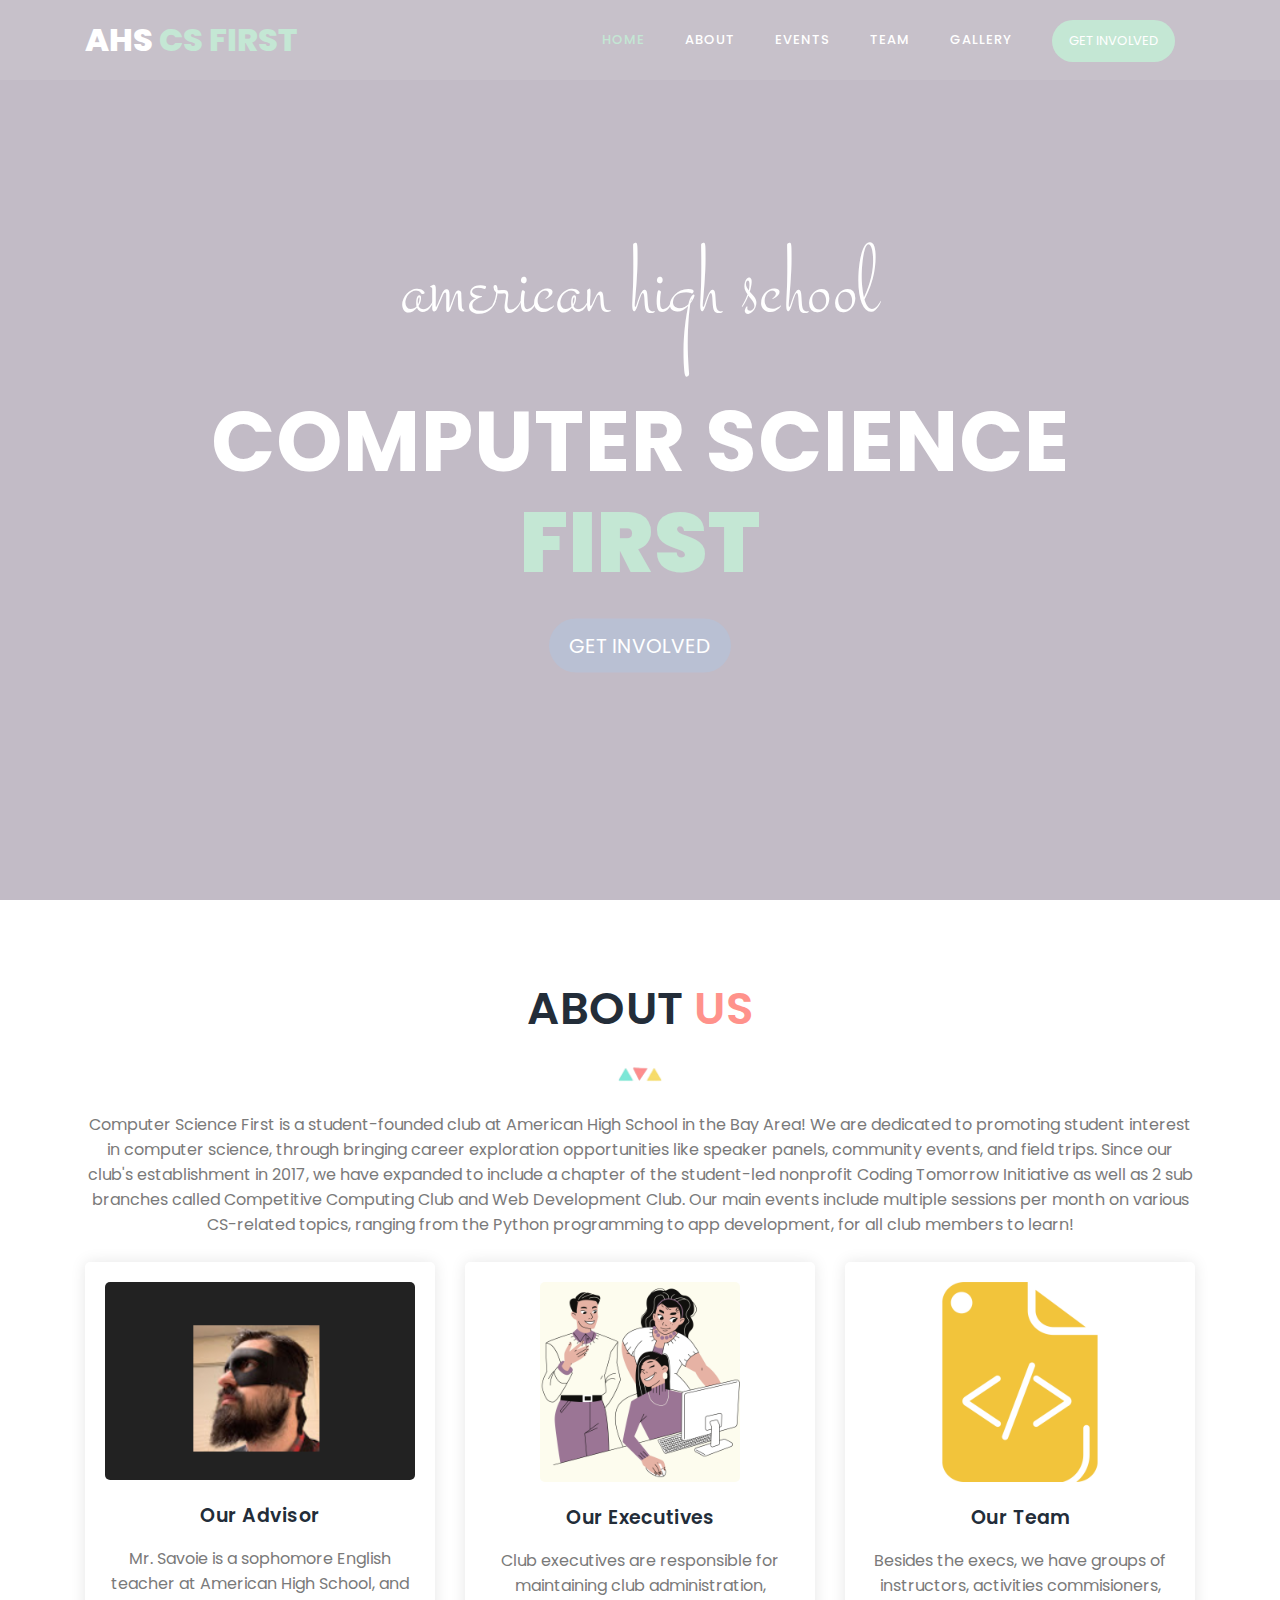
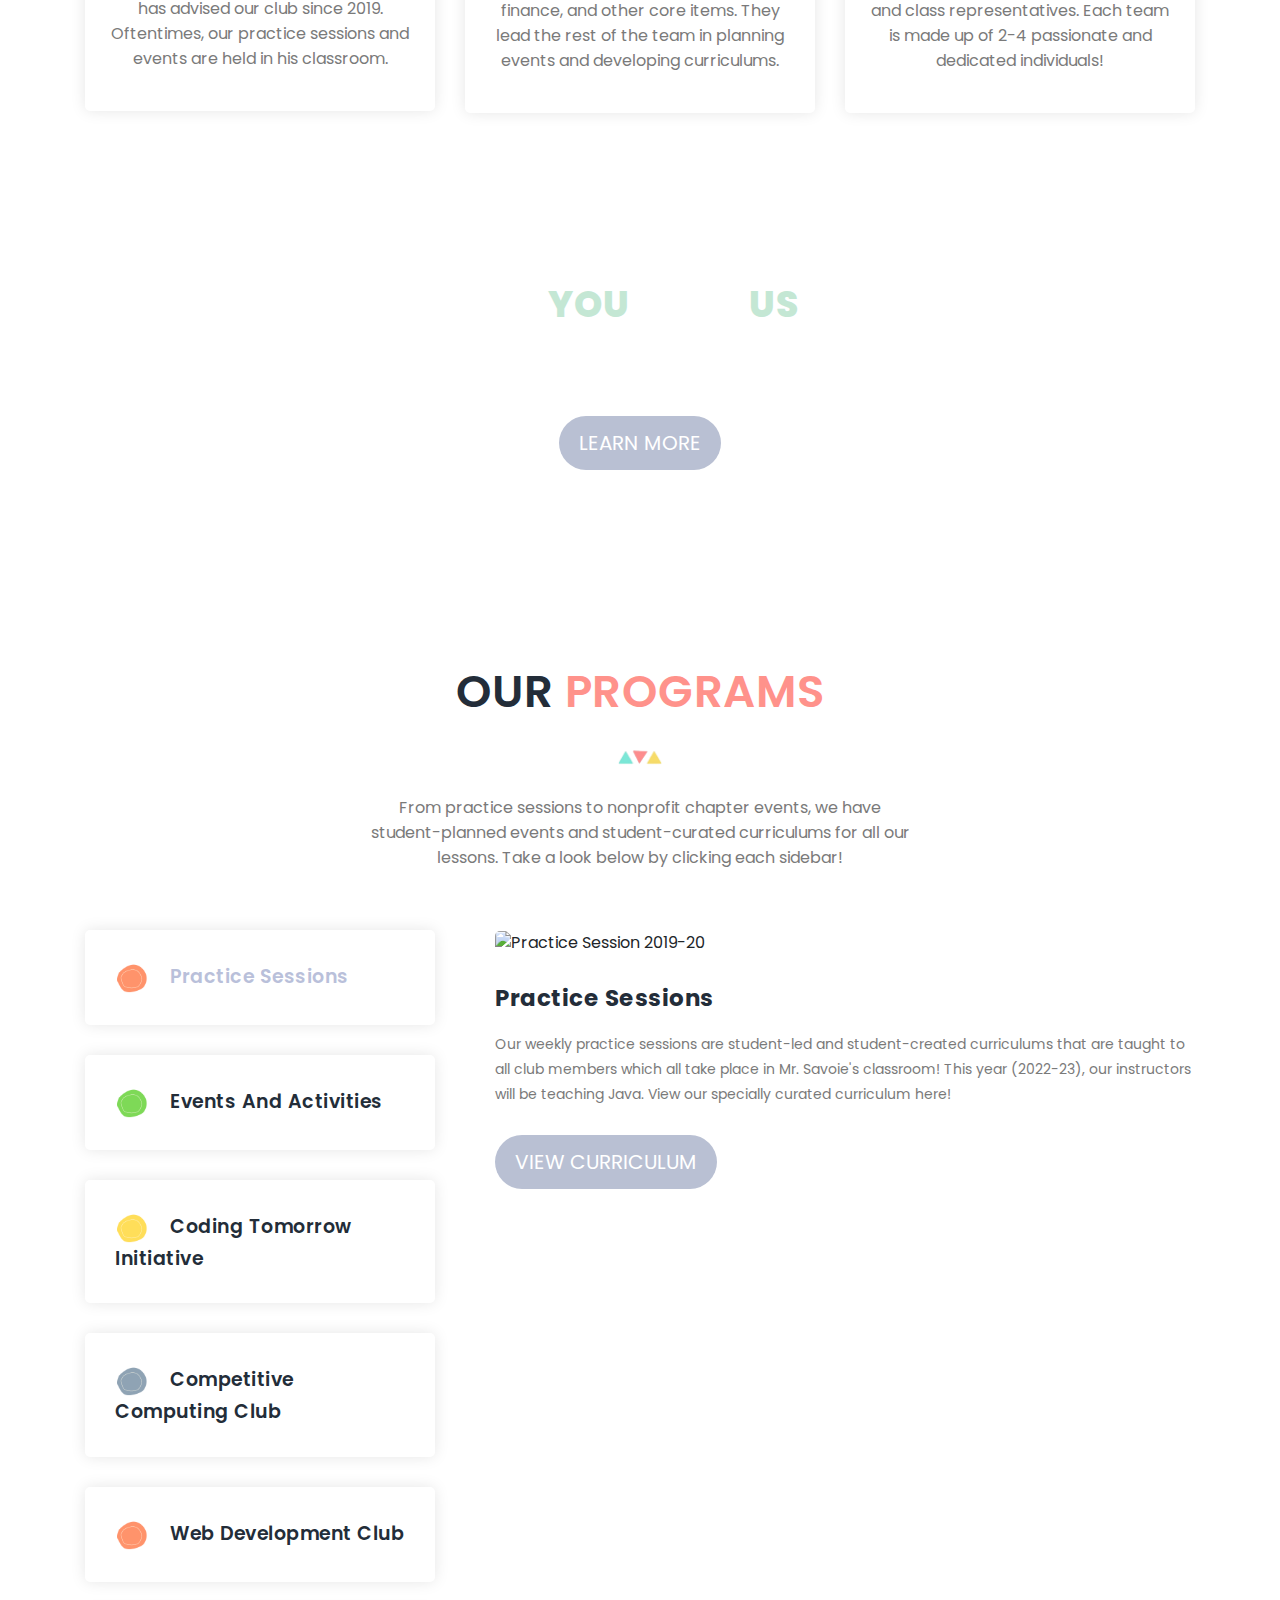
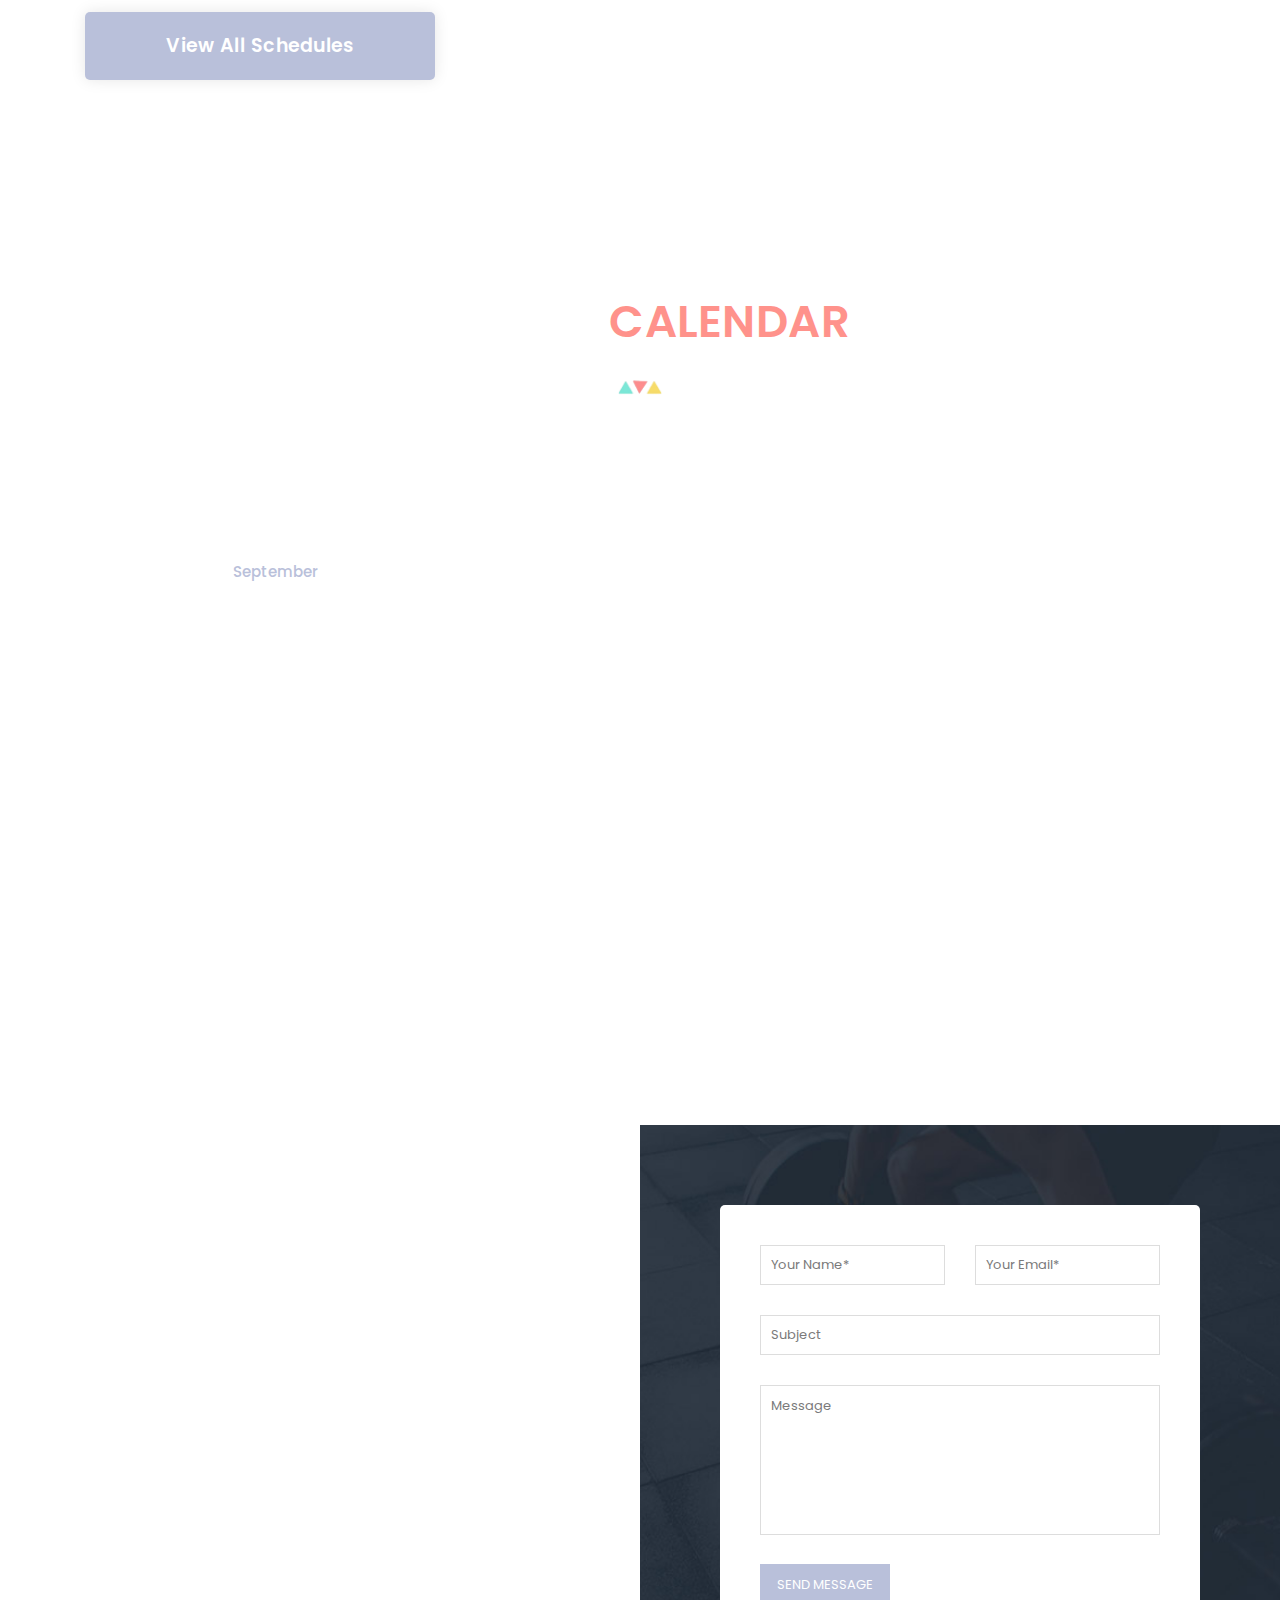
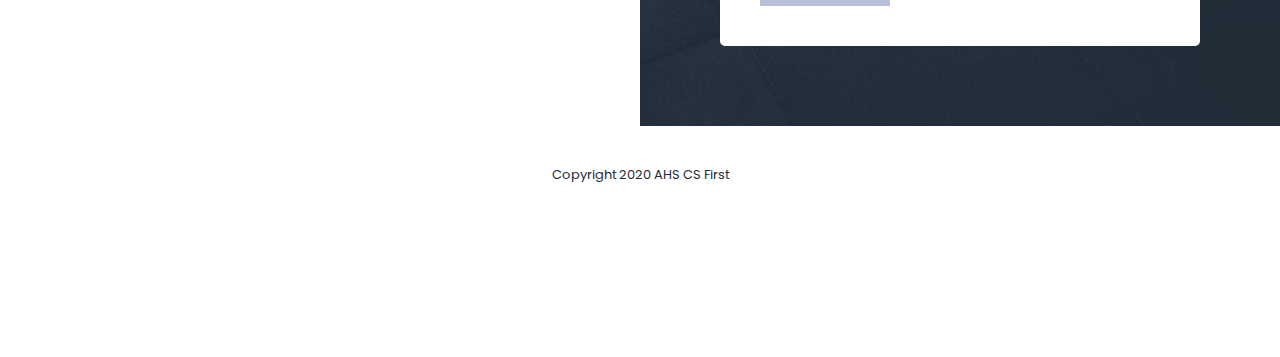
==== commit 0f9d078c: "main changes: updated index.html cards, our programs, contact system" ====
--- a/index.html
+++ b/index.html
@@ -1,19 +1,21 @@
 <!DOCTYPE html>
 <html lang="en">
 
-  <head>
+<head>
 
     <meta charset="utf-8">
     <meta name="viewport" content="width=device-width, initial-scale=1, shrink-to-fit=no">
     <meta name="description" content="">
     <meta name="author" content="">
-    <link href="https://fonts.googleapis.com/css?family=Poppins:100,100i,200,200i,300,300i,400,400i,500,500i,600,600i,700,700i,800,800i,900,900i&display=swap" rel="stylesheet">
+    <link
+        href="https://fonts.googleapis.com/css?family=Poppins:100,100i,200,200i,300,300i,400,400i,500,500i,600,600i,700,700i,800,800i,900,900i&display=swap"
+        rel="stylesheet">
 
     <link rel="preconnect" href="https://fonts.gstatic.com">
     <link href="https://fonts.googleapis.com/css2?family=Stalemate&display=swap" rel="stylesheet">
     <link rel="icon" type="image/png" href="assets/images/AHS__3_-removebg-preview.png">
     <title>AHS Computer Science First Club</title>
-<!--
+    <!--
 
 TemplateMo 548 Training Studio
 
@@ -27,20 +29,20 @@
 
     <link rel="stylesheet" href="assets/css/main.css">
 
-    </head>
-
-    <body>
+</head>
+
+<body>
 
     <!-- ***** Preloader Start ***** -->
     <div id="js-preloader" class="js-preloader">
-      <div class="preloader-inner">
-        <span class="dot"></span>
-        <div class="dots">
-          <span></span>
-          <span></span>
-          <span></span>
-        </div>
-      </div>
+        <div class="preloader-inner">
+            <span class="dot"></span>
+            <div class="dots">
+                <span></span>
+                <span></span>
+                <span></span>
+            </div>
+        </div>
     </div>
     <!-- ***** Preloader End ***** -->
 
@@ -57,7 +59,7 @@
                         <!-- ***** Menu Start ***** -->
                         <ul class="nav">
                             <li class="scroll-to-section"><a href="#top" class="active">Home</a></li>
-                            <li class="scroll-to-section dropbtn"><a href="#features">About</a></li>
+                            <li class="scroll-to-section dropbtn"><a href="#infocards">About</a></li>
                             <li class="scroll-to-section"><a href="events.html">Events</a></li>
                             <li class="scroll-to-section"><a href="team.html">Team</a></li>
                             <li class="scroll-to-section"><a href="gallery.html">Gallery</a></li>
@@ -82,8 +84,8 @@
 
         <div class="video-overlay header-text">
             <div class="caption">
-               <h6 style = "font-family: 'Stalemate', cursive; font-size: 7em;">american high school</h6>
-                <h2 class = "text-gradient">computer science <em>first</em></h2>
+                <h6 style="font-family: 'Stalemate', cursive; font-size: 7em;">american high school</h6>
+                <h2 class="text-gradient">computer science <em>first</em></h2>
                 <div class="main-button scroll-to-section">
                     <a href="#features">Get Involved</a>
                 </div>
@@ -95,11 +97,18 @@
     <!-- ***** Features Item Start ***** -->
     <section class="section" id="infocards">
         <div class="container">
-          <div class="section-heading"  style = "margin-bottom: 25px">
-              <h2>What We <em>Do</em></h2>
-              <img src="assets/images/triangles.png" alt="triangles" style="width: 3em;">
-              <p>Computer Science First is an student-founded club at American High School in the Bay Area! We are dedicated to promoting student interest in computer science, through bringing career exploration opportunities like speaker panels, community events, and field trips. Since our club's establishment in 2017, we have expanded to include a chapter of the student-led nonprofit Coding Tomorrow Initiative as well as a branch called the Competitive Computing Club. Our main event is hosting bi-monthly sessions on various CS-related topics, ranging from Python to app development, for all club members to learn.</p>
-          </div>
+            <div class="section-heading" style="margin-bottom: 25px">
+                <h2>About <em>Us</em></h2>
+                <img src="assets/images/triangles.png" alt="triangles" style="width: 3em;">
+                <p>Computer Science First is a student-founded club at American High School in the Bay Area! We are
+                    dedicated to promoting student interest in computer science, through bringing career exploration
+                    opportunities like speaker panels, community events, and field trips. Since our club's establishment
+                    in 2017, we have expanded to include a chapter of the student-led nonprofit Coding Tomorrow
+                    Initiative as well as 2 sub branches called Competitive Computing Club and Web Development Club.
+                    Our main events include multiple sessions per month on various CS-related topics, ranging from the
+                    Python programming to app development, for all
+                    club members to learn!</p>
+            </div>
             <div class="row">
                 <div>
                 </div>
@@ -108,33 +117,38 @@
                 <div class="col-lg-4">
                     <div class="card-item">
                         <div class="image-thumb">
-                            <img src="assets/images/mrsavoieszoom.png" alt="">
+                            <img src="assets/images/mrsavoieszoom.png" alt="Mr. Savoie">
                         </div>
                         <div class="down-content">
-                            <h4>Our Mission</h4>
-                            <p>Mr. Savoie is a sophomore English teacher at American High School, and has advised our club since 2019.  Oftentimes, our practice sessions and events are held in his classroom :)</p>
+                            <h4>Our Advisor</h4>
+                            <p>Mr. Savoie is a sophomore English teacher at American High School, and has advised our
+                                club since 2019. Oftentimes, our practice sessions and events are held in his classroom.
+                            </p>
                         </div>
                     </div>
                 </div>
                 <div class="col-lg-4">
                     <div class="card-item">
                         <div class="image-thumb">
-                            <img src="assets/images/2.png" alt="">
+                            <img src="assets/images/team.png" alt="Our Executives">
                         </div>
                         <div class="down-content">
-                            <h4>Our Curriculum</h4>
-                            <p>Club executives are responsible for maintaining club administration, finance, and other core items. They lead the rest of the team in planning events and developing curriculums.</p>
+                            <h4>Our Executives</h4>
+                            <p>Club executives are responsible for maintaining club administration, finance, and other
+                                core items. They lead the rest of the team in planning events and developing
+                                curriculums.</p>
                         </div>
                     </div>
                 </div>
                 <div class="col-lg-4">
                     <div class="card-item">
                         <div class="image-thumb">
-                            <img src="assets/images/1.png" alt="">
+                            <img src="assets/images/slides.png" alt="Our Team">
                         </div>
                         <div class="down-content">
-                            <h4>Our Initiatives</h4>
-                            <p>Besides the execs, we have teams of instructors, activities commisioners, and class representatives. Each team is made up of 2-4 passionate and dedicated individuals!</p>
+                            <h4>Our Team</h4>
+                            <p>Besides the execs, we have groups of instructors, activities commisioners, and class
+                                representatives. Each team is made up of 2-4 passionate and dedicated individuals!</p>
                         </div>
                     </div>
                 </div>
@@ -142,101 +156,15 @@
         </div>
     </section>
 
-
-    <!-- OLD ABOUT SECTION IGNORE!!! -->
-    <!-- <section class="section" id="features">
-        <div class="container">
-            <div class="row">
-                <div>
-                    <div class="section-heading">
-                        <h2>What We <em>Do</em></h2>
-                        <img src="assets/images/triangles" alt="triangles" style="width: 3em;">
-                        <p>Computer Science First is an student-founded club at American High School in the Bay Area! We are dedicated to promoting student interest in computer science, through bringing career exploration opportunities like speaker panels, community events, and field trips. Since our club's establishment in 2017, we have expanded to include a chapter of the student-led nonprofit Coding Tomorrow Initiative as well as a branch called the Competitive Computing Club. Our main event is hosting bi-monthly sessions on various CS-related topics, ranging from Python to app development, for all club members to learn.</p>
-                    </div>
-                </div>
-                <div class="col-lg-6">
-                    <ul class="features-items">
-                        <li class="feature-item">
-                            <div class="left-icon">
-                                <img src="assets/images/facebook.png" alt="First One" style="width: 100px; height: 100px;">
-                            </div>
-                            <div class="right-content">
-                                <h4>Facebook Page</h4>
-                                <p>Join our Facebook page to receive immediate updates! We'll be posting announcements and event details here.</p>
-                                <a href="https://www.facebook.com/groups/ahs.csfirst" target="_blank" class="text-button">Join Page</a>
-                            </div>
-                        </li>
-                        <li class="feature-item">
-                            <div class="left-icon">
-                                <img src="assets/images/drive.png" alt="second one" style="width: 100px; height: 100px;">
-                            </div>
-                            <div class="right-content">
-                                <h4>Lessons and Slides</h4>
-                                <p>View our current curriculum and access our lesson slides, created and taught by qualified student instructors.</p>
-                                <a href="https://drive.google.com/drive/folders/1NCGPIOvr8h8Dqjca61j7_cCXMTvsfL7I?usp=sharing" target = "_blank" class="text-button">View Curriculum</a>
-                            </div>
-                        </li>
-                        <li class="feature-item">
-                            <div class="left-icon">
-                                <img src="assets/images/team.png" alt="third gym training" style="width: 100px; height: 100px;">
-                            </div>
-                            <div class="right-content">
-                                <h4>Team</h4>
-                                <p>Amazing ppl who dedicate time and effort to run this club <3</p>
-                                <a href="team.html" class="text-button">View Team</a>
-                            </div>
-                        </li>
-                    </ul>
-                </div>
-                <div class="col-lg-6">
-                    <ul class="features-items">
-                        <li class="feature-item">
-                            <div class="left-icon">
-                                <img src="assets/images/discord.png" alt="fourth muscle" style="width: 100px; height: 100px;">
-                            </div>
-                            <div class="right-content">
-                                <h4>Community Discord</h4>
-                                <p>Share opportunities, seek coding help, and connect with ~100 other CS First members through our discord server.</p>
-                                <a href="https://discord.com/invite/963HHWP" target="_blank" class="text-button">Join Server</a>
-                            </div>
-                        </li>
-                        <li class="feature-item">
-                            <div class="left-icon">
-                                <img src="assets/images/cal.png" alt="training fifth" style="width: 100px; height: 100px;">
-                            </div>
-                            <div class="right-content">
-                                <h4>Events - Upcoming and Archive</h4>
-                                <p>Check out our past and upcoming events, including guest speaker panels and tech field trips.</p>
-                                <a href="#" class="text-button">Learn More</a>
-                            </div>
-                        </li>
-                        <li class="feature-item">
-                            <div class="left-icon">
-                                <img src="assets/images/gallery.png" alt="gym training" style="width: 100px; height: 100px;">
-                            </div>
-                            <div class="right-content">
-                                <h4>Gallery</h4>
-                                <p>View picture collections from past events and practice sessions.</p>
-                                <a href="gallery.html" class="text-button">View Gallery</a>
-                            </div>
-                        </li>
-                    </ul>
-                </div>
-            </div>
-        </div>
-    </section> -->
-
-
-
-
     <!-- ***** Call to Action Start ***** -->
-    <section class="section" id="call-to-action"  style = "margin-top: 50px">
+    <section class="section" id="call-to-action" style="margin-top: 50px">
         <div class="container">
             <div class="row">
                 <div class="col-lg-10 offset-lg-1">
                     <div class="cta-content">
                         <h2>Hey <em>you</em>, join <em>us</em>!</h2>
-                        <p>We are so excited to have you here! Contact us for partnership, sign up to our mailing list, receive updates and team openings, watch our Youtube videos, and listen to our podcast!</p>
+                        <p>We are so excited to have you here! Contact us for partnership, sign up to our mailing list,
+                            receive updates and team openings, watch our Youtube videos, and listen to our podcast!</p>
                         <div class="main-button scroll-to-section">
                             <a href="#our-classes">Learn More</a>
                         </div>
@@ -254,57 +182,94 @@
                 <div class="col-lg-6 offset-lg-3">
                     <div class="section-heading">
                         <h2>Our <em>Programs</em></h2>
-                        <img src="assets/images/triangles.png" alt = "triangles" style="width: 3em;">
-                        <p>From practice sessions to nonprofit chapter events, we have student-planned events and student-curated curriculums for all our lessons. Take a look below by clicking each sidebar!</p>
+                        <img src="assets/images/triangles.png" alt="triangles" style="width: 3em;">
+                        <p>From practice sessions to nonprofit chapter events, we have student-planned events and
+                            student-curated curriculums for all our lessons. Take a look below by clicking each sidebar!
+                        </p>
                     </div>
                 </div>
             </div>
             <div class="row" id="tabs">
-              <div class="col-lg-4">
-                <ul>
-                  <li><a href='#tabs-1'><img src="assets/images/Untitled design (2).png" style = "width: 35px" alt="">Practice Sessions</a></li>
-                  <li><a href='#tabs-2'><img src="assets/images/Untitled design (3).png" style = "width: 35px" alt="">Events and Activities</a></a></li>
-                  <li><a href='#tabs-3'><img src="assets/images/Untitled design (4).png" style = "width: 35px" alt="">Coding Tomorrow Initiative</a></a></li>
-                  <li><a href='#tabs-4'><img src="assets/images/Untitled design (5).png" style = "width: 35px" alt="">Competitive Computing Club</a></a></li>
-                  <div class="main-rounded-button"><a href="#">View All Schedules</a></div>
-                </ul>
-              </div>
-              <div class="col-lg-8">
-                <section class='tabs-content'>
-                  <article id='tabs-1'>
-                    <img src="assets/images/IMG-1998.JPG" style = "width: 700px; height: 394px" alt="Practice Session 2019-20">
-                    <h4>Practice Sessions</h4>
-                    <p>Our Tuesday weekly practice sessions are student-led and student-created curriculums that are taught to all club members! This year (2020-21), our sessions will be taking place on zoom instead of Mr. Savoie's classroom. View our specially curated curriculum here!</p>
-                    <div class="main-button">
-                        <a href="#">View Schedule</a>
-                    </div>
-                  </article>
-                  <article id='tabs-2'>
-                    <img src="assets/images/Untitled design (1).png" style = "width: 700px; height: 400px" alt="Intel Field Trip">
-                    <h4>Events and Activities</h4>
-                    <p>Along with our main sessions, we host speaker panels (from college students to professionals) and field trips to tech-y places. In the near future, we hope to host various CS workshops and an annual themed hackathon! 'Tis is a picture of our club's 2019 field trip to the Intel Museum .</p>
-                    <div class="main-button">
-                        <a href="#">Learn More</a>
-                    </div>
-                  </article>
-                  <article id='tabs-3'>
-                    <img src="assets/images/3-removebg.png" alt="CTI 2019">
-                    <h4>Coding Tomorrow Initiative</h4>
-                    <p>In 2019, our then club president Annie Liu founded a chapter of the 501c3 nonprofit Coding Tomorrow Initiative (CTI). CTI's mission is to provide younger interested students with ample, project-based computer science education. Our first CTI session was a web design class for elementary students in Union City Library. In the summer of 2020, we held a 2nd camp (this time, virtual) for elem/middle-schoolers interested in Python. With every session, we recruit club members to volunteer and tutor these little kids!</p>
-                    <div class="main-button">
-                        <a href="#">Learn More</a>
-                    </div>
-                  </article>
-                  <article id='tabs-4'>
-                    <img src="assets/images/CCClogo.png" alt="CCC">
-                    <h4>Competitive Computing Club</h4>
-                    <p>Branched off of CS First, CCC is a recently established organization that aims to teach students competitive coding techniques. They have a dynamic, student-designed website with a points-system for contests and targeted practice. Partnering with other CS clus in the nation, CCC has hosted several contests with swag prizes for attendees!</p>
-                    <div class="main-button">
-                        <a href="#">View Website</a>
-                    </div>
-                  </article>
-                </section>
-              </div>
+                <div class="col-lg-4">
+                    <ul>
+                        <li><a href='#tabs-1'><img src="assets/images/Untitled design (2).png" style="width: 35px"
+                                    alt="">Practice Sessions</a></li>
+                        <li><a href='#tabs-2'><img src="assets/images/Untitled design (3).png" style="width: 35px"
+                                    alt="">Events and Activities</a></a></li>
+                        <li><a href='#tabs-3'><img src="assets/images/Untitled design (4).png" style="width: 35px"
+                                    alt="">Coding Tomorrow Initiative</a></a></li>
+                        <li><a href='#tabs-4'><img src="assets/images/Untitled design (5).png" style="width: 35px"
+                                    alt="">Competitive Computing Club</a></a></li>
+                        <li><a href='#tabs-5'><img src="assets/images/Untitled design (2).png" style="width: 35px"
+                                    alt="">Web Development Club</a></a></li>
+                        <div class="main-rounded-button"><a href="#">View All Schedules</a></div>
+                    </ul>
+                </div>
+                <div class="col-lg-8">
+                    <section class='tabs-content'>
+                        <article id='tabs-1'>
+                            <img src="assets/images/IMG-1998.JPG" style="width: 700px; height: 394px"
+                                alt="Practice Session 2019-20">
+                            <h4>Practice Sessions</h4>
+                            <p>Our weekly practice sessions are student-led and student-created curriculums that
+                                are taught to all club members which all take place in Mr. Savoie's classroom!
+                                This year (2022-23), our instructors will be teaching
+                                Java. View our specially curated curriculum here!
+                            </p>
+                            <div class="main-button scroll-to-section">
+                                <a href="#schedule">VIEW CURRICULUM</a>
+                            </div>
+                        </article>
+                        <article id='tabs-2'>
+                            <img src="assets/images/Untitled design (1).png" style="width: 700px; height: 400px"
+                                alt="Intel Field Trip">
+                            <h4>Events and Activities</h4>
+                            <p>Along with our main sessions, we host speaker panels (from college students to
+                                professionals) and field trips to tech-y places. In the near future, we hope to host
+                                various CS workshops and an annual themed hackathon! 'Tis is a picture of our club's
+                                2019 field trip to the Intel Museum .</p>
+                            <div class="main-button">
+                                <a href="events.html">Learn More</a>
+                            </div>
+                        </article>
+                        <article id='tabs-3'>
+                            <img src="assets/images/3-removebg.png" alt="CTI 2019">
+                            <h4>Coding Tomorrow Initiative</h4>
+                            <p>In 2019, our then club president Annie Liu founded a chapter of the 501c3 nonprofit
+                                Coding Tomorrow Initiative (CTI). CTI's mission is to provide younger interested
+                                students with ample, project-based computer science education. Over the last 4 sessions,
+                                we have taught Python, Java, HTML, and CSS to elementary and middle-schoolers at the
+                                Union City Library and online! Every session, we recruit our club members to volunteer
+                                and tutor these little kids!
+                            </p>
+                            <div class="main-button">
+                                <a href="https://codingtomorrow.org/">Learn More</a>
+                            </div>
+                        </article>
+                        <article id='tabs-4'>
+                            <img src="assets/images/CCClogo.png" alt="CCC">
+                            <h4>Competitive Computing Club</h4>
+                            <p>Branched off of CS First, CCC is a recently established organization that aims to teach
+                                students competitive coding techniques. They have a dynamic, student-designed website
+                                with a points-system for contests and targeted practice. Partnering with other CS clubs
+                                in the nation, CCC has hosted several contests with swag prizes for attendees!</p>
+                            <div class="main-button">
+                                <a href="https://compcs.org" target="_blank">View Website</a>
+                            </div>
+                        </article>
+                        <article id='tabs-5'>
+                            <img id="web-dev-logo" src="assets/images/web_dev.png" alt="Web Dev">
+                            <h4>Web Development Club</h4>
+                            <p>Started in 2021, AHS Web Development Club is a student-led club that teaches
+                                beginning to advanced web development languages, frameworks, and api's such as
+                                Javascript, React, and SQL. The club also hosts hackathons and creates websites for
+                                local businesses, clubs, and organizations.</p>
+                            <div class="main-button">
+                                <a href="https://ahswebdev.netlify.app/" target="_blank">View Website</a>
+                            </div>
+                        </article>
+                    </section>
+                </div>
             </div>
         </div>
     </section>
@@ -317,7 +282,8 @@
                     <div class="section-heading dark-bg">
                         <h2>Events <em>Calendar</em></h2>
                         <img src="assets/images/triangles.png" alt="triangles" style="width: 3em;">
-                        <p>Along with our google calendar, we will be updating our events schedule on the website calendar. Stay tuned and check this page often!</p>
+                        <p>Along with our google calendar, we will be updating our events schedule on the website
+                            calendar. Stay tuned and check this page often!</p>
                     </div>
                 </div>
             </div>
@@ -325,8 +291,12 @@
                 <div class="col-lg-12">
                     <div class="filters">
                         <ul class="schedule-filter">
-                            <li class="active" data-tsfilter="monday">January</li>
-                            <li data-tsfilter="tuesday">February</li>
+                            <li class="active" data-tsfilter="monday">September</li>
+                            <li data-tsfilter="tuesday">October</li>
+                            <li data-tsfilter="wednesday">November</li>
+                            <li data-tsfilter="thursday">December</li>
+                            <li data-tsfilter="friday">January</li>
+                            <li data-tsfilter="monday">February</li>
                             <li data-tsfilter="wednesday">March</li>
                             <li data-tsfilter="thursday">April</li>
                             <li data-tsfilter="friday">May</li>
@@ -349,7 +319,8 @@
                                     <td>Week 1</td>
                                     <td class="day-time"></td>
                                     <td class="friday ts-item" data-tsmeta="friday">10:00AM - 11:30AM</td>
-                                    <td class="thursday friday ts-item" data-tsmeta="thursday" data-tsmeta="friday">2:00PM - 3:30PM</td>
+                                    <td class="thursday friday ts-item" data-tsmeta="thursday" data-tsmeta="friday">
+                                        2:00PM - 3:30PM</td>
                                     <td>Paul D. Newman</td>
                                     <td></td>
                                 </tr>
@@ -383,158 +354,95 @@
                 </div>
             </div>
         </div>
-    </section>
-
-    <!-- ***** OLD TEAM IGNORE ***** -->
-    <!-- <section class="section" id="officers">
-        <div class="container">
-            <div class="row">
-                <div>
-                    <div class="section-heading">
-                        <h2>Core <em>Team</em></h2>
-                        <img src="assets/images/triangles.png" alt="triangles" style="width: 3em;">
-                        <p>Our team - the people who plan and coordinate events, make curriculums, and establish a line of connection amongst club members! Team applications open every spring and fall of the school semester, for highly motivated students determined to create a positive impact in the school community.</p>
-                    </div>
-                </div>
-            </div>
-            <div class="row">
-                <div class="col-lg-4">
-                    <div class="officer-item">
-                        <div class="image-thumb">
-                            <img src="assets/images/mrsavoieszoom.png" alt="">
-                        </div>
-                        <div class="down-content">
-                            <span>Club Advisor</span>
-                            <h4>Mr. Savoie</h4>
-                            <p>Mr. Savoie is a sophomore English teacher at American High School, and has advised our club since 2019.  Oftentimes, our practice sessions and events are held in his classroom :)</p>
-                            <ul class="social-icons">
-                                <li><a href="#"><i class="fa fa-facebook"></i></a></li>
-                                <li><a href="#"><i class="fa fa-twitter"></i></a></li>
-                                <li><a href="#"><i class="fa fa-linkedin"></i></a></li>
-                                <li><a href="#"><i class="fa fa-behance"></i></a></li>
-                            </ul>
-                        </div>
-                    </div>
-                </div>
-                <div class="col-lg-4">
-                    <div class="officer-item">
-                        <div class="image-thumb">
-                            <img src="assets/images/2.png" alt="">
-                        </div>
-                        <div class="down-content">
-                            <span>CSF Execs</span>
-                            <h4>Executive Team</h4>
-                            <p>Club executives are responsible for maintaining club administration, finance, and other core items. They lead the rest of the team in planning events and developing curriculums.</p>
-                            <ul class="social-icons">
-                                <li><a href="#"><i class="fa fa-facebook"></i></a></li>
-                                <li><a href="#"><i class="fa fa-twitter"></i></a></li>
-                                <li><a href="#"><i class="fa fa-linkedin"></i></a></li>
-                               <li><a href="#"><i class="fa fa-behance"></i></a></li>
-                            </ul>
-                        </div>
-                    </div>
-                </div>
-                <div class="col-lg-4">
-                    <div class="officer-item">
-                        <div class="image-thumb">
-                            <img src="assets/images/1.png" alt="">
-                        </div>
-                        <div class="down-content">
-                            <span>CSF Family</span>
-                            <h4>Officer Team</h4>
-                            <p>Besides the execs, we have teams of instructors, activities commisioners, and class representatives. Each team is made up of 2-4 passionate and dedicated individuals!</p>
-                            <ul class="social-icons">
-                                <li><a href="#"><i class="fa fa-facebook"></i></a></li>
-                                <li><a href="#"><i class="fa fa-twitter"></i></a></li>
-                                <li><a href="#"><i class="fa fa-linkedin"></i></a></li>
-                              <li><a href="#"><i class="fa fa-behance"></i></a></li>
-                            </ul>
-                        </div>
-                    </div>
-                </div>
-            </div>
-        </div>
-    </section> -->
-
-    <!-- ***** Contact Us Area Starts ***** -->
-    <section class="section" id="contact-us">
-        <div class="container-fluid">
-            <div class="row">
-                <div class="col-lg-6 col-md-6 col-xs-12">
-                    <div id="map">
-                    <iframe src="https://www.google.com/maps/embed?pb=!1m18!1m12!1m3!1d3162.6001731518277!2d-122.01862598483218!3d37.56448277979823!2m3!1f0!2f0!3f0!3m2!1i1024!2i768!4f13.1!3m3!1m2!1s0x808fbfbdbd74c01b%3A0x2fa8cdb0660ffcd8!2sAmerican%20High%20School!5e0!3m2!1sen!2sus!4v1608749323650!5m2!1sen!2sus" width="100%" height="600px" frameborder="0" style="border:0;" allowfullscreen="" aria-hidden="false" tabindex="0"></iframe>                    </div>
-                </div>
-                <div class="col-lg-6 col-md-6 col-xs-12">
-                    <div class="contact-form">
-                        <form id="contact" action="" method="post">
-                          <div class="row">
-                            <div class="col-md-6 col-sm-12">
-                              <fieldset>
-                                <input name="name" type="text" id="name" placeholder="Your Name*" required="">
-                              </fieldset>
-                            </div>
-                            <div class="col-md-6 col-sm-12">
-                              <fieldset>
-                                <input name="email" type="text" id="email" pattern="[^ @]*@[^ @]*" placeholder="Your Email*" required="">
-                              </fieldset>
-                            </div>
-                            <div class="col-md-12 col-sm-12">
-                              <fieldset>
-                                <input name="subject" type="text" id="subject" placeholder="Subject">
-                              </fieldset>
-                            </div>
-                            <div class="col-lg-12">
-                              <fieldset>
-                                <textarea name="message" rows="6" id="message" placeholder="Message" required=""></textarea>
-                              </fieldset>
-                            </div>
-                            <div class="col-lg-12">
-                              <fieldset>
-                                <button type="submit" id="form-submit" class="main-button">Send Message</button>
-                              </fieldset>
-                            </div>
-                          </div>
-                        </form>
-                    </div>
-                </div>
-            </div>
-        </div>
-    </section>
-    <!-- ***** Contact Us Area Ends ***** -->
-
-    <!-- ***** Footer Start ***** -->
-    <footer>
-        <div class="container">
-            <div class="row">
-                <div class="col-lg-12">
-                    <p>Copyright 2020 AHS CS First
-<!--
+
+        <!-- ***** Contact Us Area Starts ***** -->
+        <section class="section" id="contact-us">
+            <div class="container-fluid">
+                <div class="row">
+                    <div class="col-lg-6 col-md-6 col-xs-12">
+                        <div id="map">
+                            <iframe
+                                src="https://www.google.com/maps/embed?pb=!1m18!1m12!1m3!1d3162.6001731518277!2d-122.01862598483218!3d37.56448277979823!2m3!1f0!2f0!3f0!3m2!1i1024!2i768!4f13.1!3m3!1m2!1s0x808fbfbdbd74c01b%3A0x2fa8cdb0660ffcd8!2sAmerican%20High%20School!5e0!3m2!1sen!2sus!4v1608749323650!5m2!1sen!2sus"
+                                width="100%" height="600px" frameborder="0" style="border:0;" allowfullscreen=""
+                                aria-hidden="false" tabindex="0"></iframe>
+                        </div>
+                    </div>
+                    <div class="col-lg-6 col-md-6 col-xs-12">
+                        <div class="contact-form">
+                            <form id="contact" action="" method="">
+                                <div class="row">
+                                    <div class="col-md-6 col-sm-12">
+                                        <fieldset>
+                                            <input name="name" type="text" id="name" placeholder="Your Name*"
+                                                required="">
+                                        </fieldset>
+                                    </div>
+                                    <div class="col-md-6 col-sm-12">
+                                        <fieldset>
+                                            <input name="email" type="text" id="email" pattern="[^ @]*@[^ @]*"
+                                                placeholder="Your Email*" required="">
+                                        </fieldset>
+                                    </div>
+                                    <div class="col-md-12 col-sm-12">
+                                        <fieldset>
+                                            <input name="subject" type="text" id="subject" placeholder="Subject">
+                                        </fieldset>
+                                    </div>
+                                    <div class="col-lg-12">
+                                        <fieldset>
+                                            <textarea name="message" rows="6" id="message" placeholder="Message"
+                                                required=""></textarea>
+                                        </fieldset>
+                                    </div>
+                                    <div class="col-lg-12">
+                                        <fieldset>
+                                            <button type="button" id="form-submit" class="main-button">Send
+                                                Message</button>
+                                        </fieldset>
+                                    </div>
+                                </div>
+                            </form>
+                        </div>
+                    </div>
+                </div>
+            </div>
+        </section>
+        <!-- ***** Contact Us Area Ends ***** -->
+
+        <!-- ***** Footer Start ***** -->
+        <footer>
+            <div class="container">
+                <div class="row">
+                    <div class="col-lg-12">
+                        <p>Copyright 2020 AHS CS First
+                            <!--
                     - Designed by <a rel="nofollow" href="https://templatemo.com" class="tm-text-link" target="_parent">TemplateMo</a></p> -->
 
-                    <!-- You shall support us a little via PayPal to info@templatemo.com  no thank you-->
-
-                </div>
-            </div>
-        </div>
-    </footer>
-
-    <!-- jQuery -->
-    <script src="assets/js/jquery-2.1.0.min.js"></script>
-
-    <!-- Bootstrap -->
-    <script src="assets/js/popper.js"></script>
-    <script src="assets/js/bootstrap.min.js"></script>
-
-    <!-- Plugins -->
-    <script src="assets/js/scrollreveal.min.js"></script>
-    <script src="assets/js/waypoints.min.js"></script>
-    <script src="assets/js/jquery.counterup.min.js"></script>
-    <script src="assets/js/imgfix.min.js"></script>
-    <script src="assets/js/mixitup.js"></script>
-    <script src="assets/js/accordions.js"></script>
-
-    <!-- Global Init -->
-    <script src="assets/js/custom.js"></script>
-
-  </body>
-</html>
+                            <!-- You shall support us a little via PayPal to info@templatemo.com  no thank you-->
+
+                    </div>
+                </div>
+            </div>
+        </footer>
+
+        <!-- jQuery -->
+        <script src="assets/js/jquery-2.1.0.min.js"></script>
+
+        <!-- Bootstrap -->
+        <script src="assets/js/popper.js"></script>
+        <script src="assets/js/bootstrap.min.js"></script>
+
+        <!-- Plugins -->
+        <script src="assets/js/scrollreveal.min.js"></script>
+        <script src="assets/js/waypoints.min.js"></script>
+        <script src="assets/js/jquery.counterup.min.js"></script>
+        <script src="assets/js/imgfix.min.js"></script>
+        <script src="assets/js/mixitup.js"></script>
+        <script src="assets/js/accordions.js"></script>
+
+        <!-- Global Init -->
+        <script src="assets/js/custom.js"></script>
+
+</body>
+
+</html>--- a/assets/css/main.css
+++ b/assets/css/main.css
@@ -174,7 +174,7 @@
 .section-heading {
   text-align: center;
   margin-top: 75px;
-  margin-bottom: 80px;
+  margin-bottom: 60px;
 }
 
 .section-heading h2 {
@@ -706,12 +706,9 @@
 ---------------------------------------------
 */
 
-#features {
+/* #features {
   margin-bottom: 65px;
-  /* background-image: url("../images/doot.png");
-  background-repeat: no-repeat;
-  background-size: cover; */
-  }
+}
 
 .feature-item {
   display: inline-block;
@@ -744,7 +741,8 @@
   text-transform: uppercase;
   color: #B9C0DA;
   font-weight: 500;
-}
+} */
+
 
 /*
 ---------------------------------------------
@@ -781,6 +779,19 @@
   margin: 15px 0px 25px 0px;
 }
 
+
+/*
+---------------------------------------------
+Our programs
+---------------------------------------------
+*/
+#web-dev-logo {
+  width: 56%;
+  height: 56%;
+  display: block;
+  margin-left: auto;
+  margin-right: auto;
+}
 
 
 /*
@@ -1040,35 +1051,39 @@
 
 #officers .officer-item {
   background-color: #fff;
-  border-radius: 5px;
+  border-radius: 15px;
   box-shadow: 0px 0px 15px rgba(0,0,0,0.1);
-  padding: 40px;
+  padding: 15px;
+  margin-bottom: 30px;
 }
 
 #officers .officer-item img {
-  width: 100%;
-  border-radius: 5px;
+  width: 85%;
+  border-radius: 50%;
+  margin-left:7.5%;
+  box-shadow: 10px 5px 5px rgb(239,239,239);
 }
 
 #officers .officer-item span {
-  font-size: 13px;
+  font-size: 15px;
   font-weight: 500;
   color: #B9C0DA;
   display: inline-block;
-  margin-top: 25px;
-  margin-bottom: 10px;
+  margin-top: 5px;
+  margin-bottom: 7px;
 }
 
 #officers .officer-item h4 {
-  font-size: 19px;
+  font-size: 25px;
   font-weight: 600;
   color: #232d39;
   letter-spacing: 0.5px;
-  margin-bottom: 18px;
+  margin-top: 15px;
+  margin-bottom: 5px;
 }
 
 #officers .officer-item p {
-  margin-bottom: 20px;
+  margin-bottom: 15px;
 }
 
 #officers .officer-item ul.social-icons li {
@@ -1089,6 +1104,9 @@
   color: #B9C0DA;
 }
 
+#officers .down-content {
+  text-align:center;
+}
 
 /*
 ---------------------------------------------
@@ -1320,9 +1338,6 @@
     margin-left: 0px;
     margin-top: 30px;
   }
-  .trainer-item {
-    margin-bottom: 30px;
-  }
   #contact-us #map {
     margin-bottom: -7px;
   }
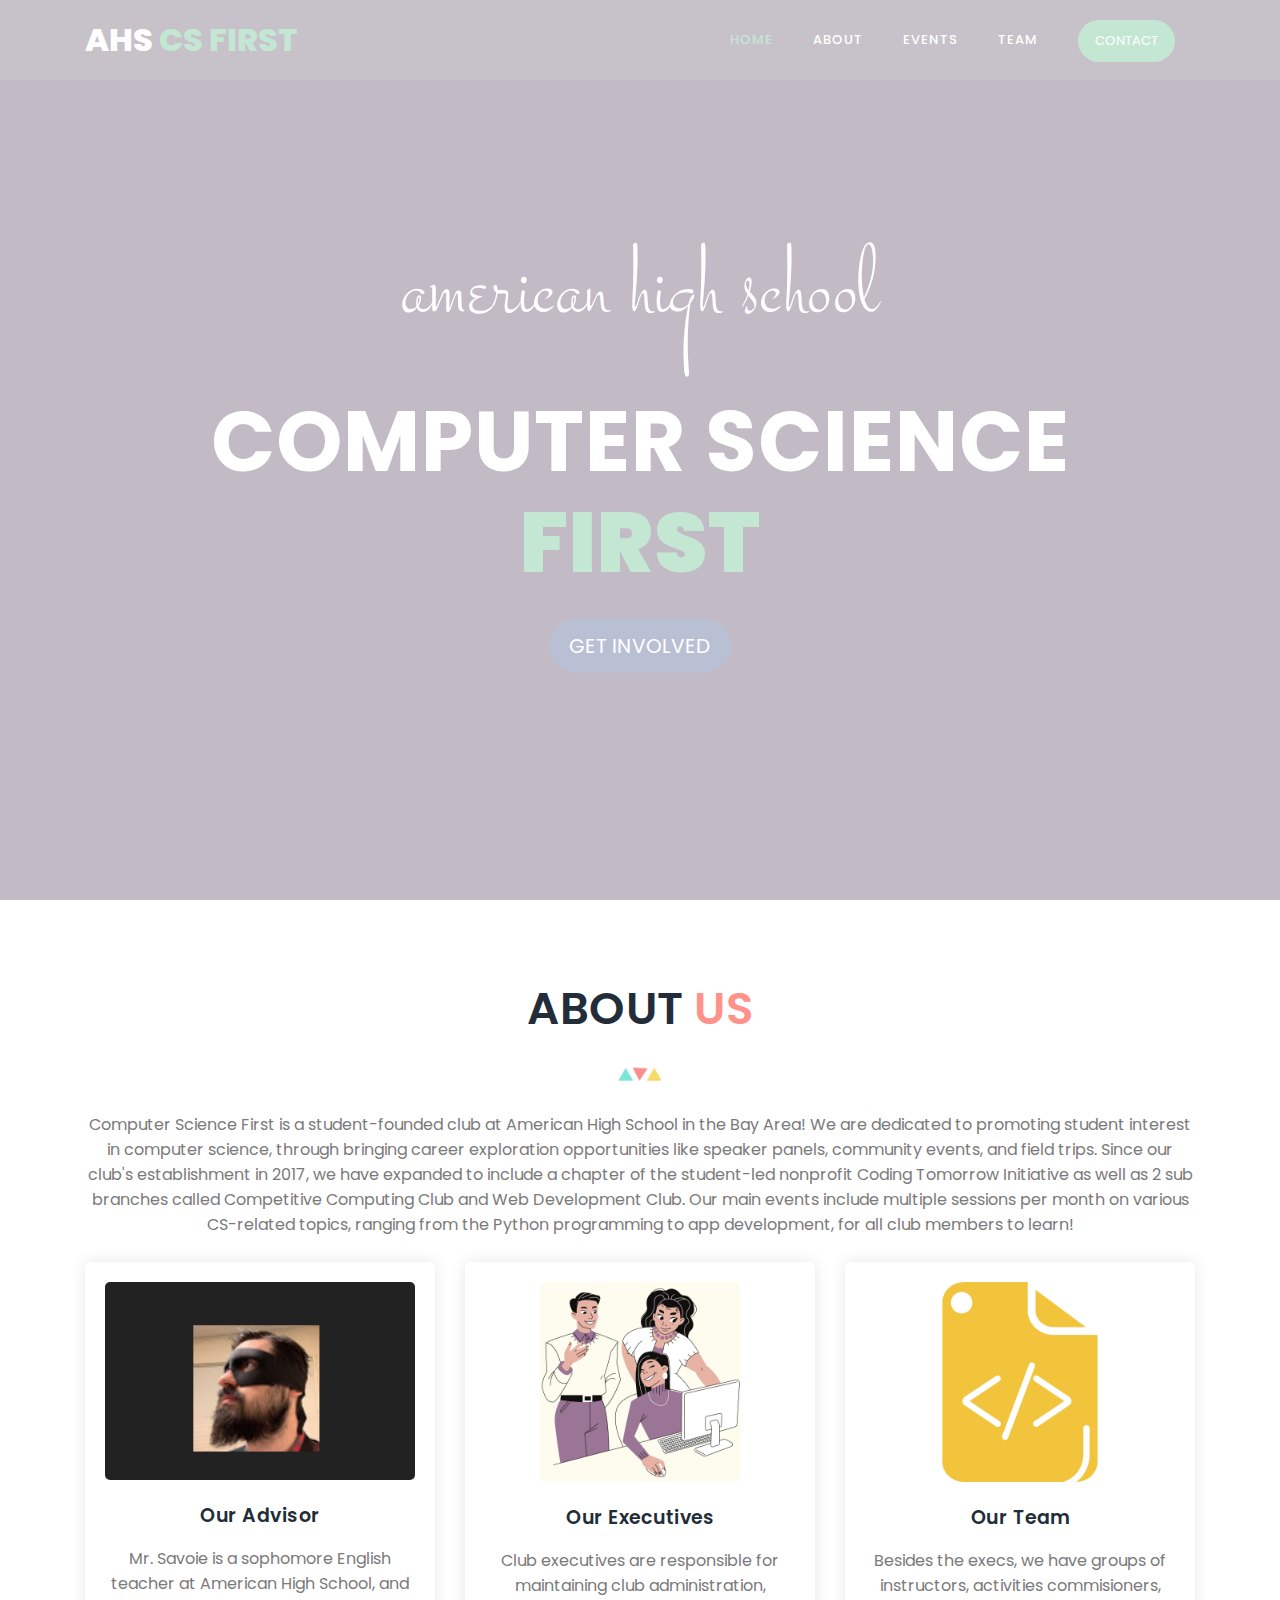
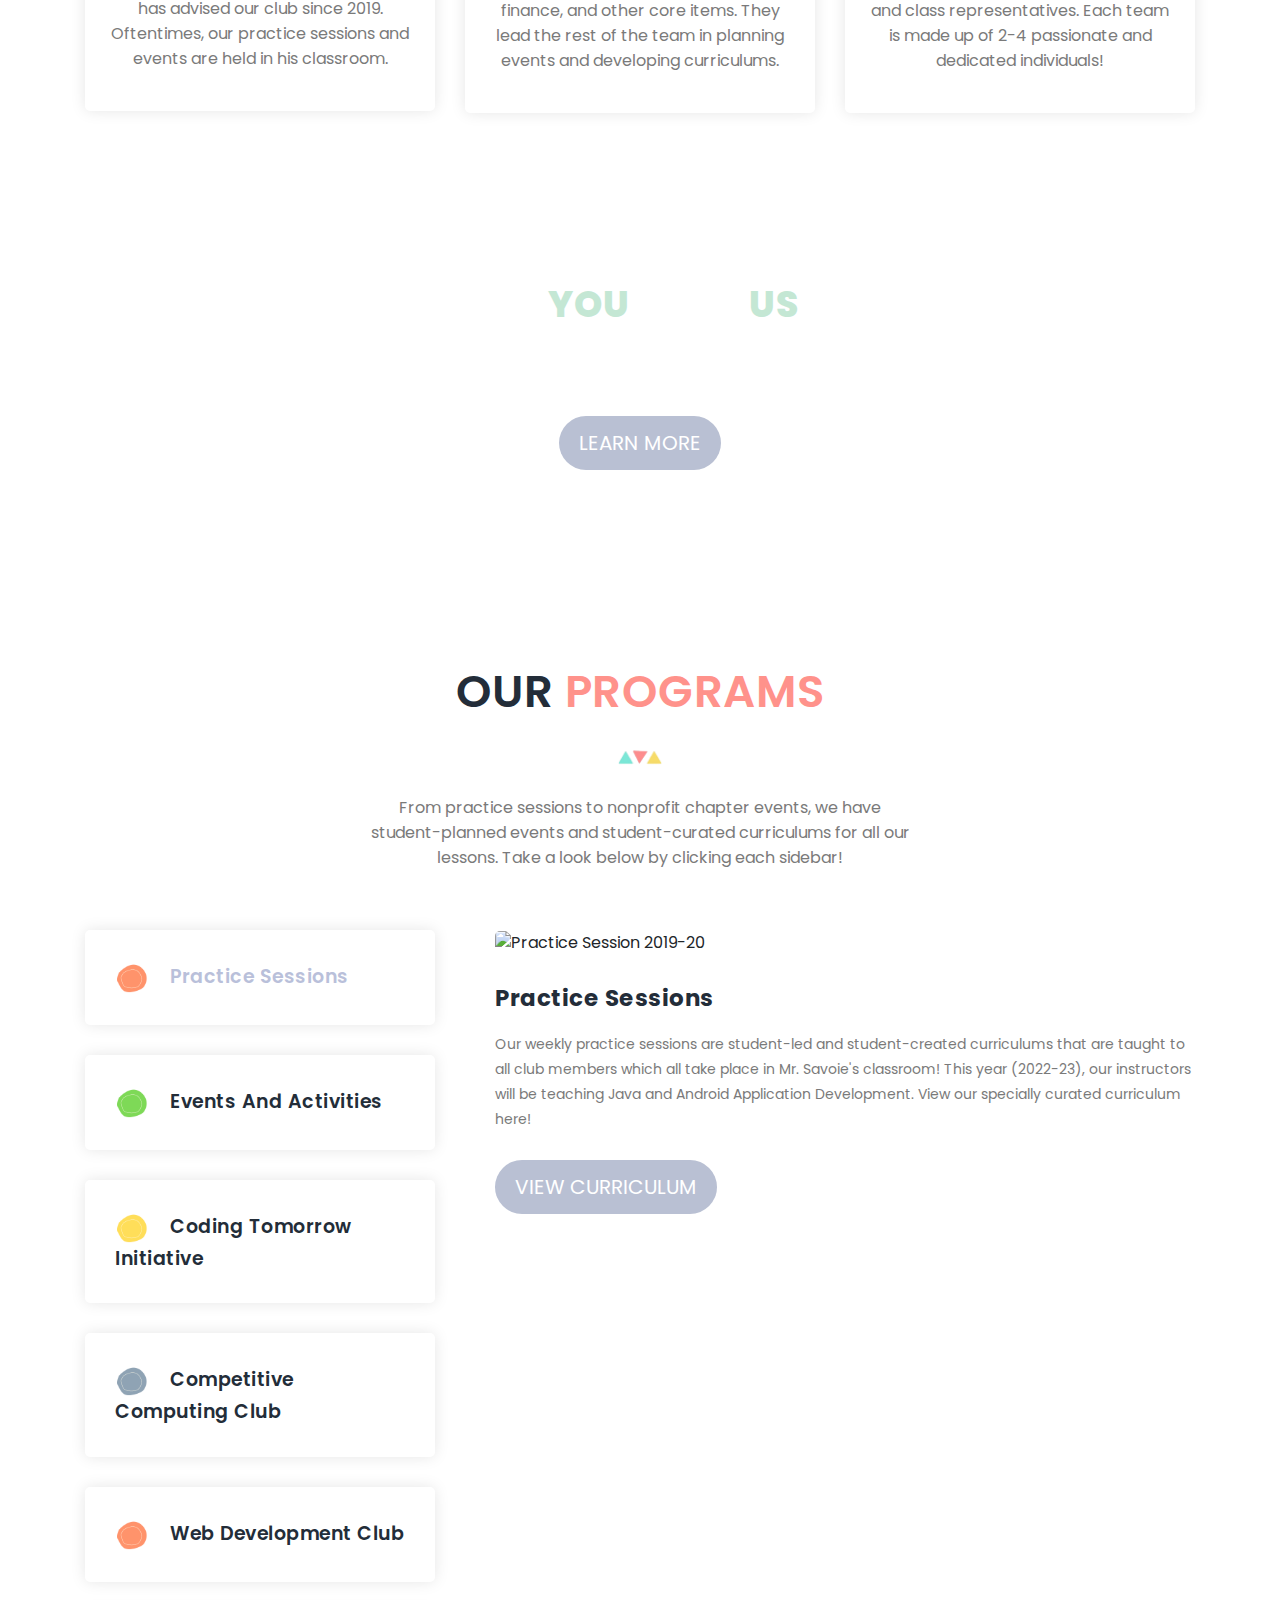
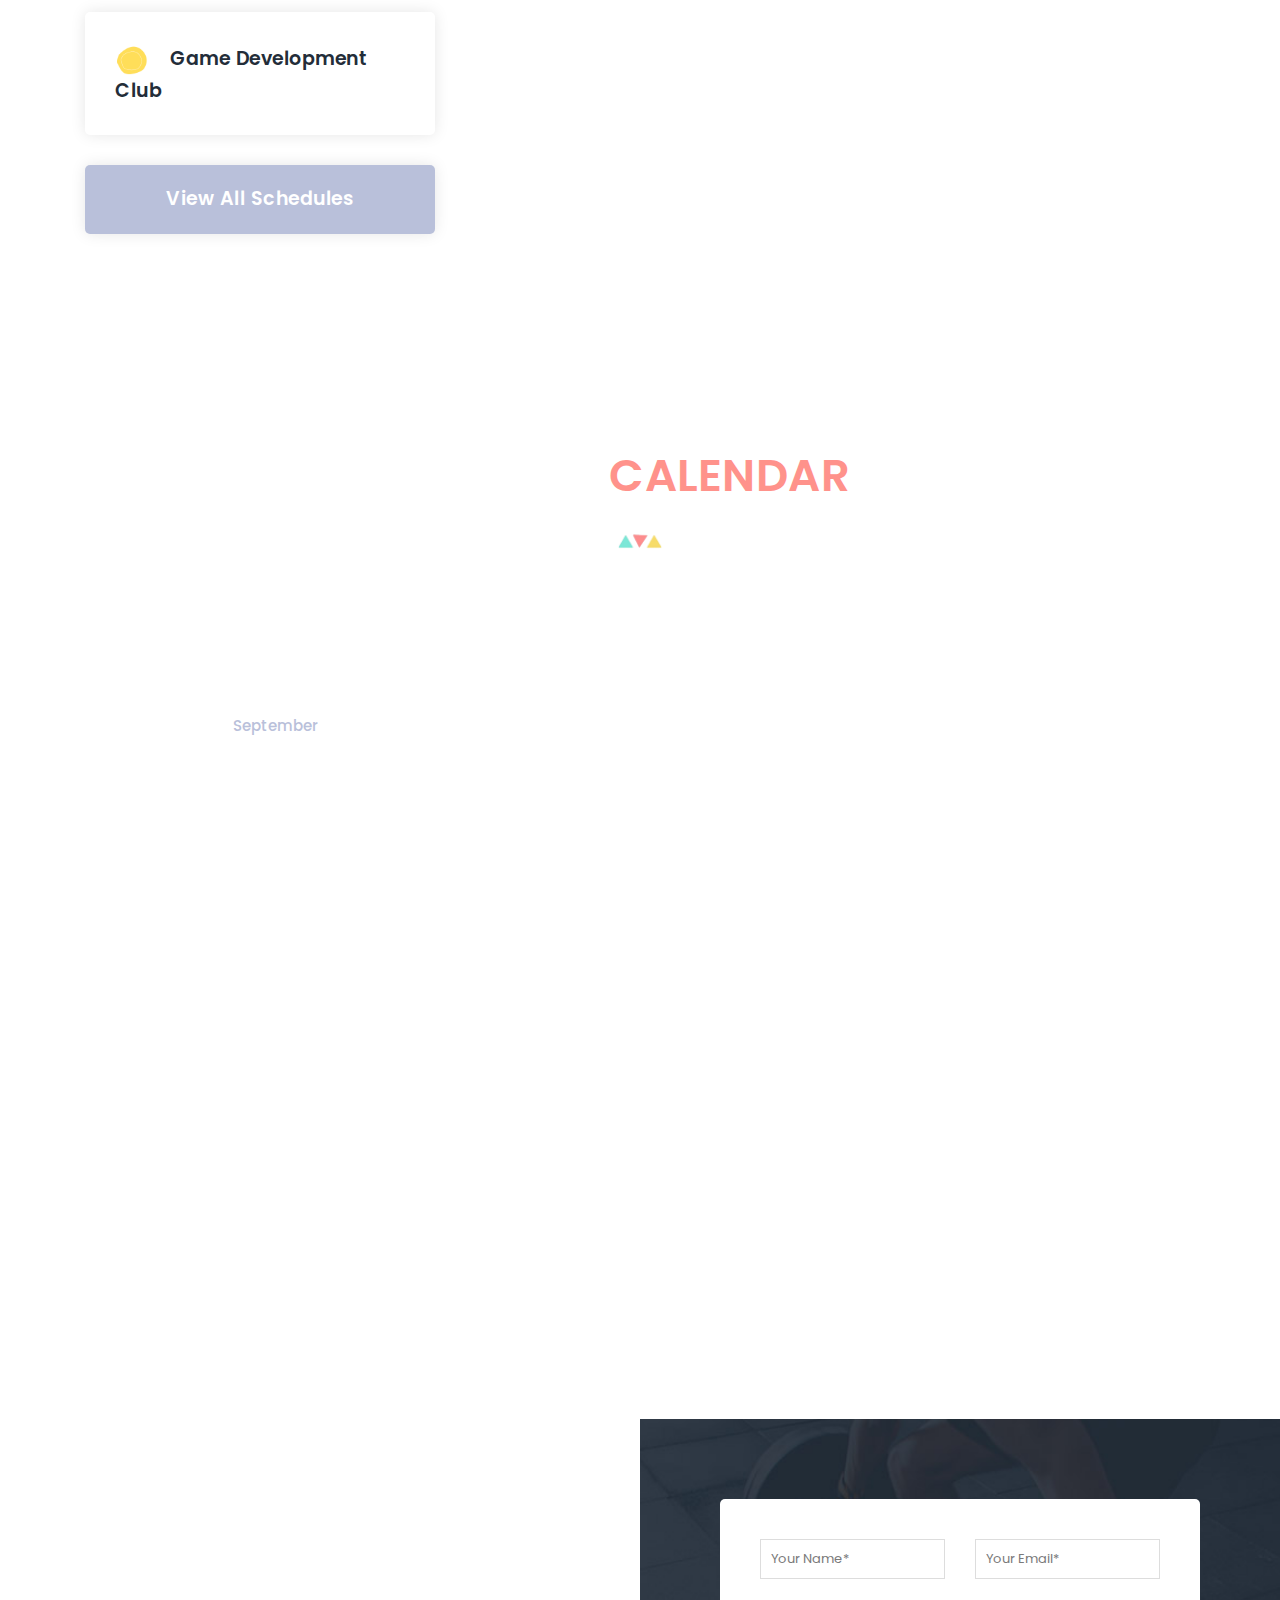
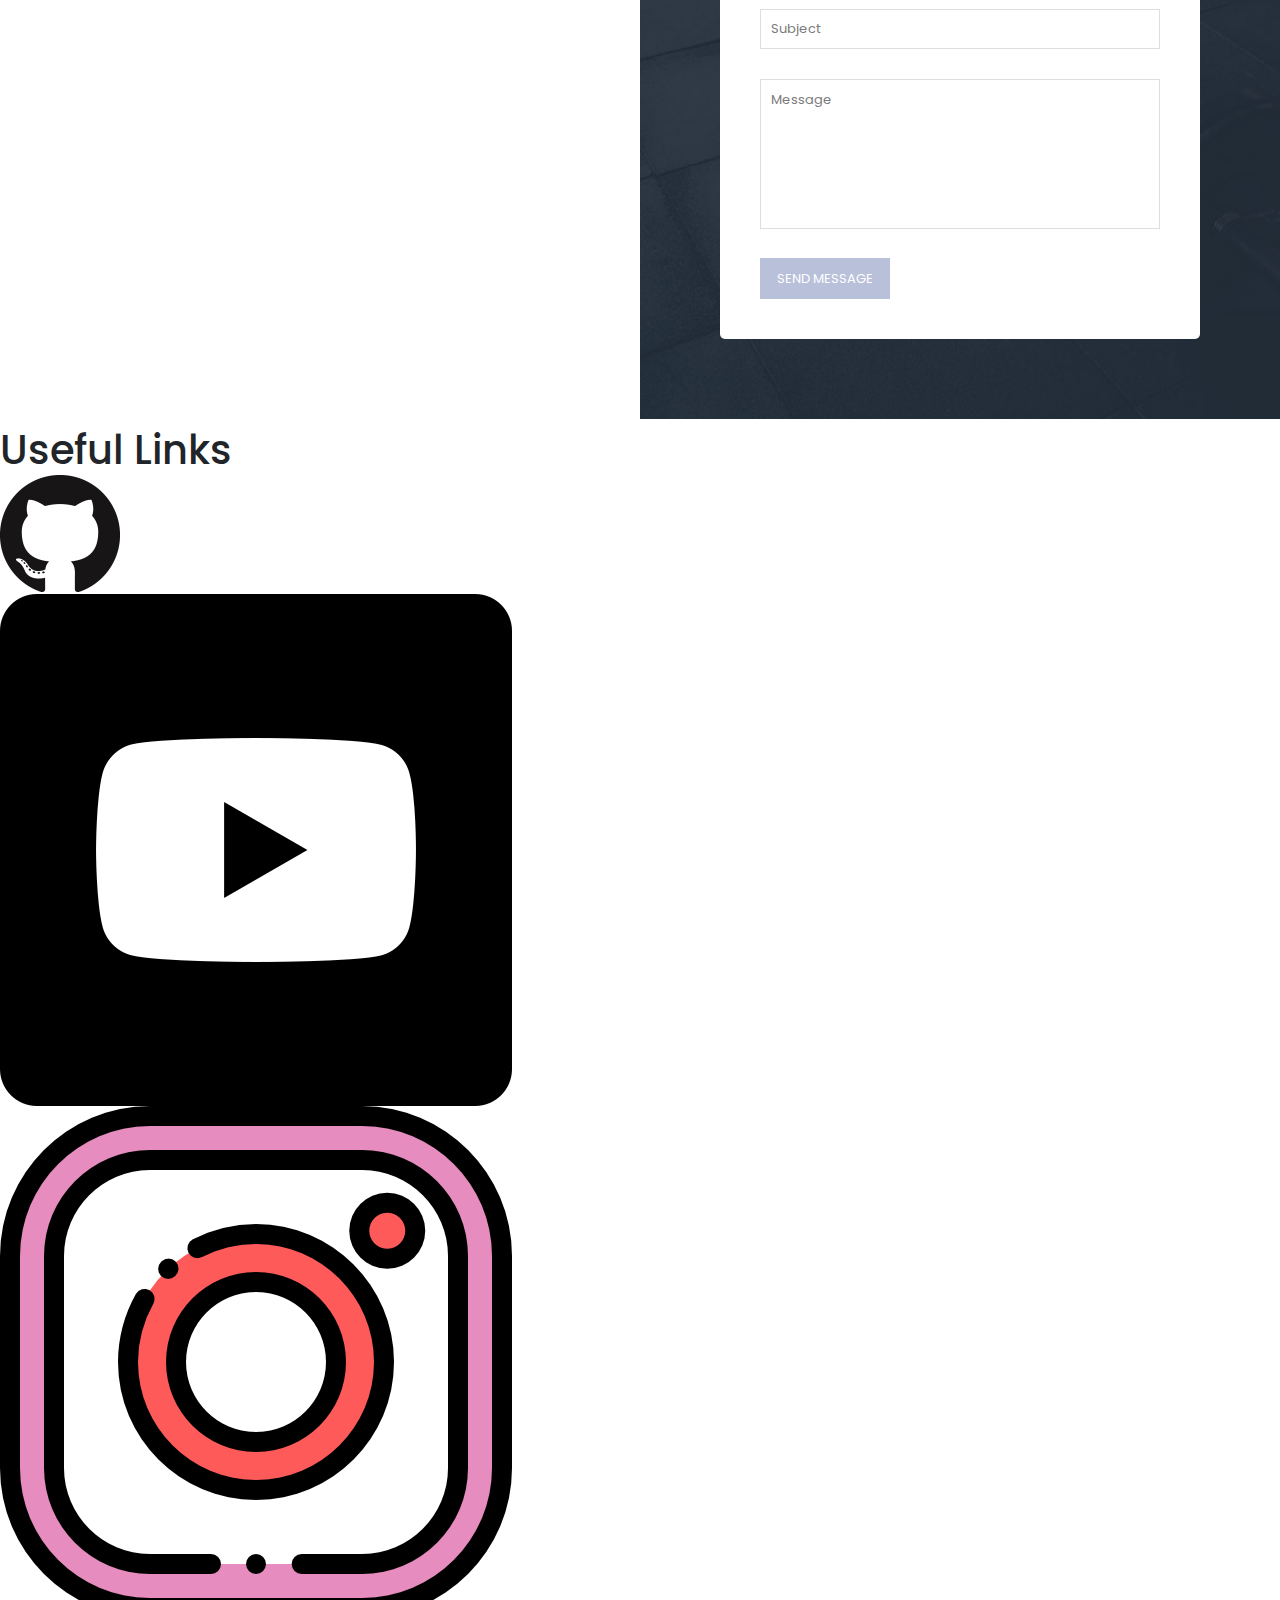
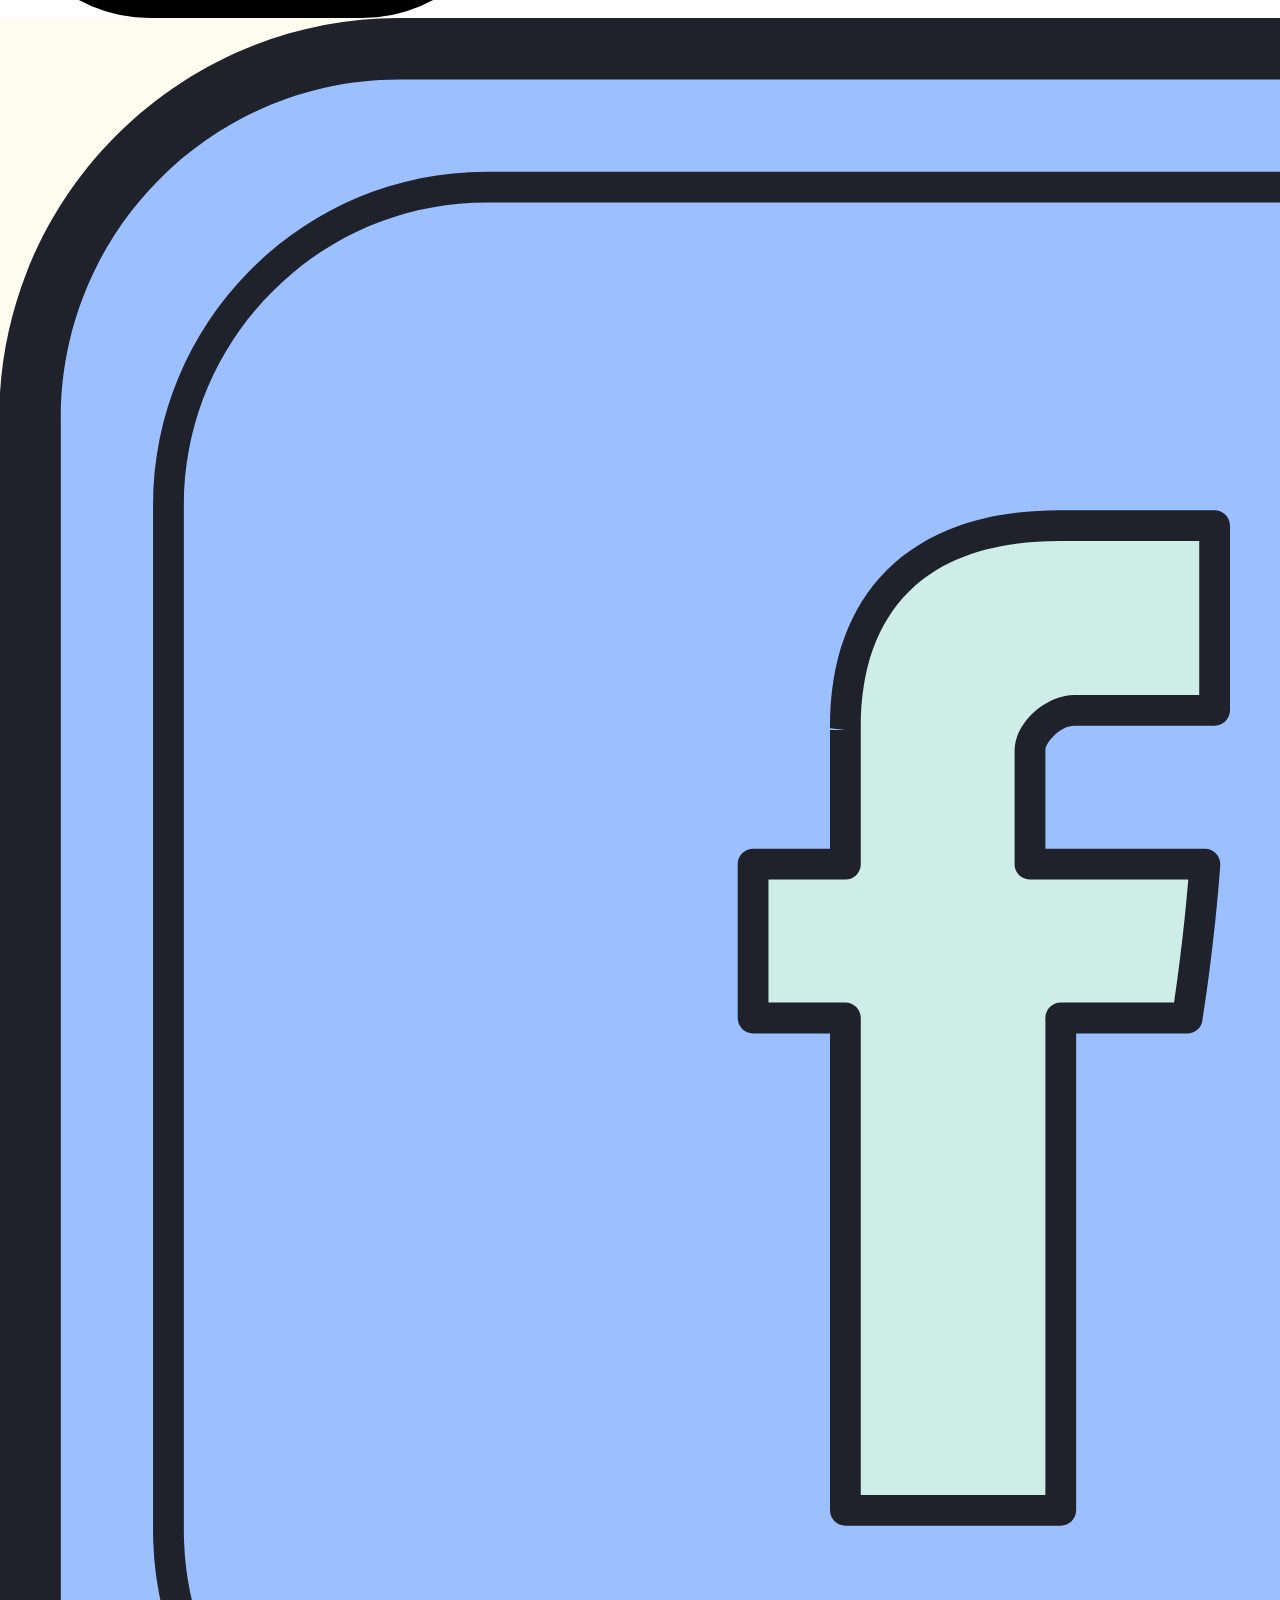
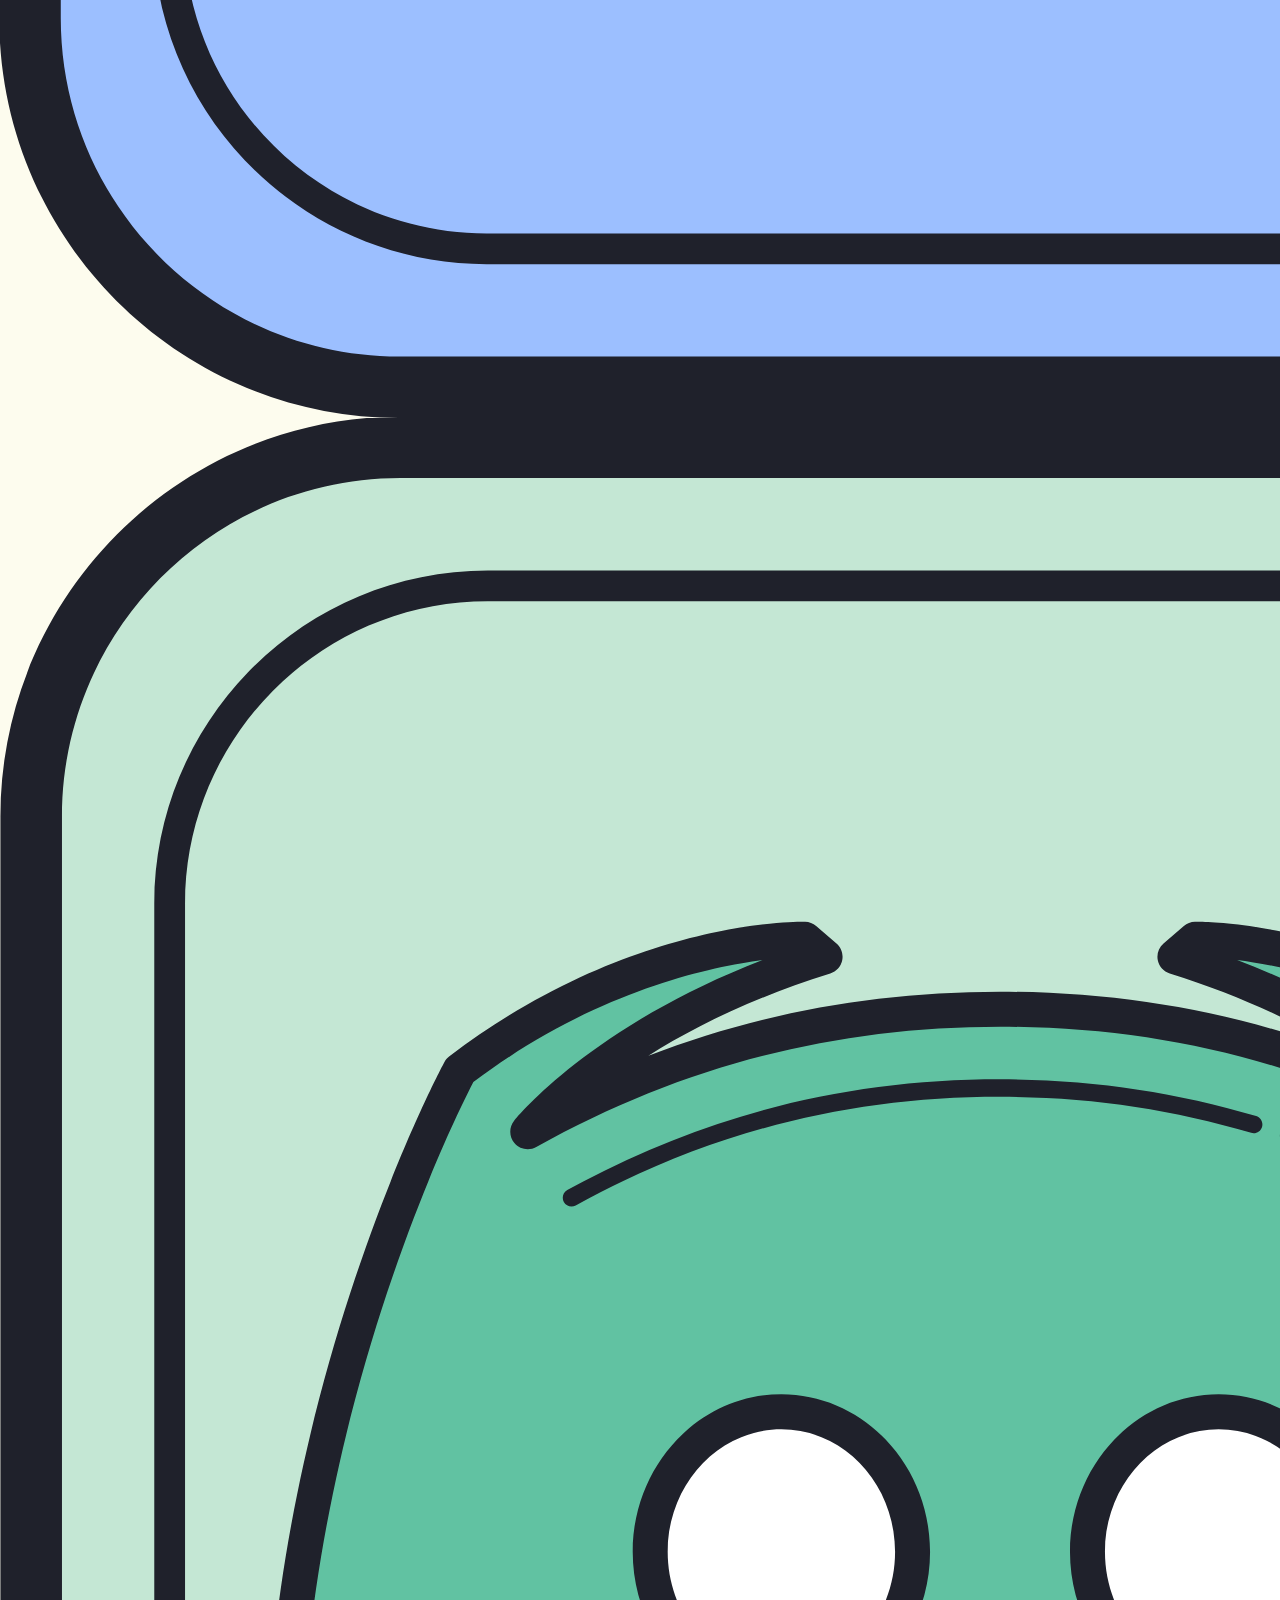
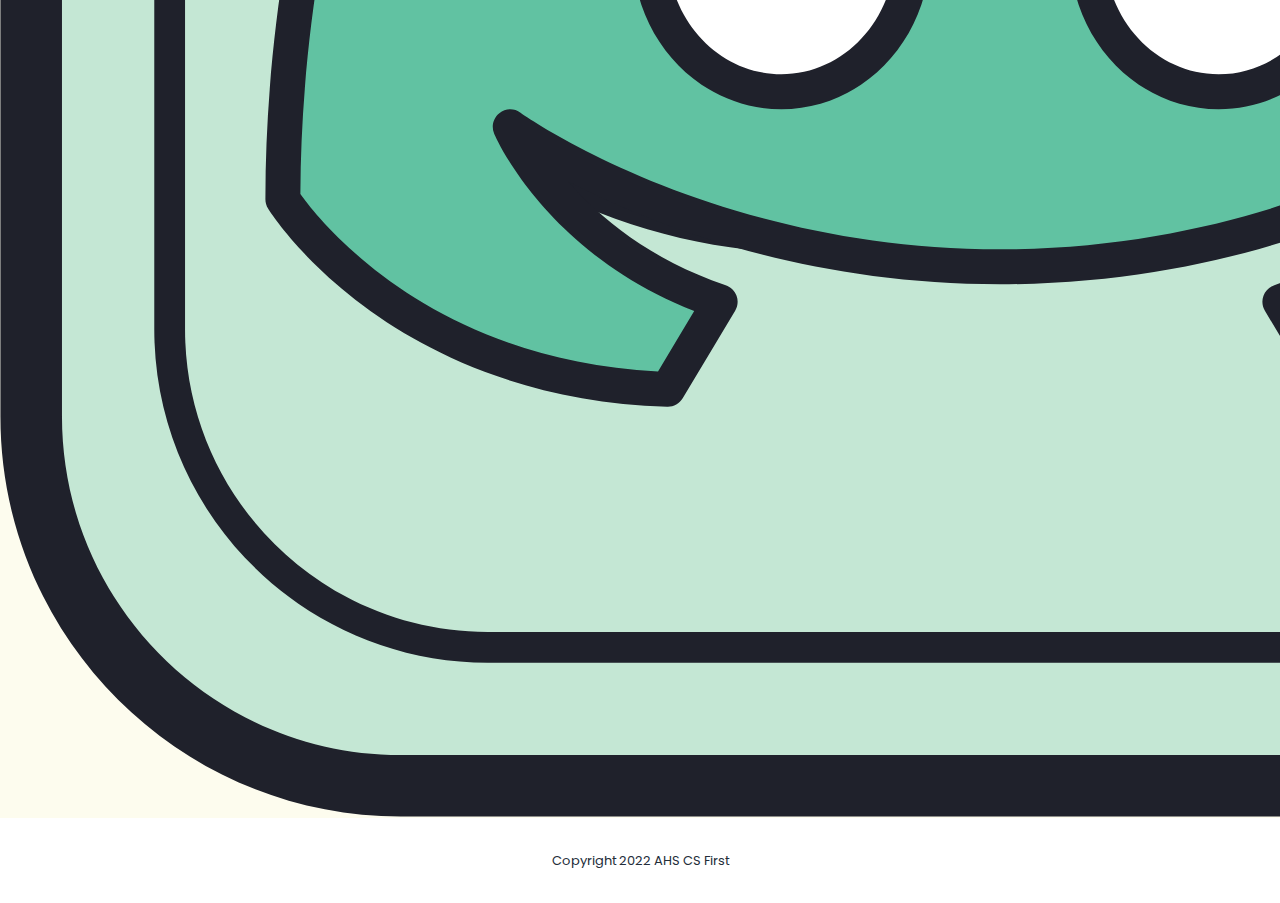
==== commit 6cc22c44: "Changed index.html calendar & game dev club" ====
--- a/index.html
+++ b/index.html
@@ -62,8 +62,7 @@
                             <li class="scroll-to-section dropbtn"><a href="#infocards">About</a></li>
                             <li class="scroll-to-section"><a href="events.html">Events</a></li>
                             <li class="scroll-to-section"><a href="team.html">Team</a></li>
-                            <li class="scroll-to-section"><a href="gallery.html">Gallery</a></li>
-                            <li class="main-button"><a href="#">Get Involved</a></li>
+                            <li class="main-button"><a href="#">Contact</a></li>
                         </ul>
                         <a class='menu-trigger'>
                             <span>Menu</span>
@@ -87,7 +86,7 @@
                 <h6 style="font-family: 'Stalemate', cursive; font-size: 7em;">american high school</h6>
                 <h2 class="text-gradient">computer science <em>first</em></h2>
                 <div class="main-button scroll-to-section">
-                    <a href="#features">Get Involved</a>
+                    <a href="index.html">Get Involved</a>
                 </div>
             </div>
         </div>
@@ -202,6 +201,8 @@
                                     alt="">Competitive Computing Club</a></a></li>
                         <li><a href='#tabs-5'><img src="assets/images/Untitled design (2).png" style="width: 35px"
                                     alt="">Web Development Club</a></a></li>
+                        <li><a href='#tabs-6'><img src="assets/images/Untitled design (4).png" style="width: 35px"
+                                    alt="">Game Development Club</a></a></li>
                         <div class="main-rounded-button"><a href="#">View All Schedules</a></div>
                     </ul>
                 </div>
@@ -213,8 +214,9 @@
                             <h4>Practice Sessions</h4>
                             <p>Our weekly practice sessions are student-led and student-created curriculums that
                                 are taught to all club members which all take place in Mr. Savoie's classroom!
-                                This year (2022-23), our instructors will be teaching
-                                Java. View our specially curated curriculum here!
+                                This year (2022-23), our instructors will be teaching Java and Android Application
+                                Development. View our specially curated
+                                curriculum here!
                             </p>
                             <div class="main-button scroll-to-section">
                                 <a href="#schedule">VIEW CURRICULUM</a>
@@ -243,7 +245,7 @@
                                 and tutor these little kids!
                             </p>
                             <div class="main-button">
-                                <a href="https://codingtomorrow.org/">Learn More</a>
+                                <a href="https://codingtomorrow.org/" target="_blank">Learn More</a>
                             </div>
                         </article>
                         <article id='tabs-4'>
@@ -268,13 +270,24 @@
                                 <a href="https://ahswebdev.netlify.app/" target="_blank">View Website</a>
                             </div>
                         </article>
+                        <article id='tabs-6'>
+                            <img id="game-dev-logo" src="assets/images/game_dev_logo.png" alt="Game Dev">
+                            <h4>Game Development Club</h4>
+                            <p>Founded this year, Game Dev Club focuses on teaching core tools used in the game
+                                development industry including various game engines / frameworks, game art, tools, and a
+                                variety of programming & scripting languages. This year, the club will delve into the
+                                basics of C# and the Unity
+                                game engine. The club also hosts periodic game jams with members of the club.</p>
+                            <div class="main-button">
+                                <a href="https://ahs-game-dev-club.github.io/" target="_blank">View Website</a>
+                            </div>
+                        </article>
                     </section>
                 </div>
             </div>
         </div>
     </section>
     <!-- ***** Our Classes End ***** -->
-
     <section class="section" id="schedule">
         <div class="container">
             <div class="row">
@@ -317,35 +330,38 @@
                                 </tr>
                                 <tr>
                                     <td>Week 1</td>
-                                    <td class="day-time"></td>
-                                    <td class="friday ts-item" data-tsmeta="friday">10:00AM - 11:30AM</td>
-                                    <td class="thursday friday ts-item" data-tsmeta="thursday" data-tsmeta="friday">
-                                        2:00PM - 3:30PM</td>
-                                    <td>Paul D. Newman</td>
+                                    <td></td>
+                                    <td>3:30PM-4:30PM Java & Android Class
+                                    </td>
+                                    <td></td>
+                                    <td></td>
                                     <td></td>
                                 </tr>
                                 <tr>
                                     <td>Week 2</td>
-                                    <td class="day-time"></td>
-                                    <td class="tuesday ts-item" data-tsmeta="tuesday">10:00AM - 11:30AM</td>
-                                    <td class="monday ts-item show" data-tsmeta="monday">2:00PM - 3:30PM</td>
-                                    <td>Boyd C. Harris</td>
+                                    <td></td>
+                                    <td>3:30PM-4:30PM Java & Android Class
+                                    </td>
+                                    <td></td>
+                                    <td></td>
                                     <td></td>
                                 </tr>
                                 <tr>
                                     <td>Week 3</td>
-                                    <td class="day-time"></td>
-                                    <td class="wednesday ts-item" data-tsmeta="wednesday">10:00AM - 11:30AM</td>
-                                    <td class="friday ts-item" data-tsmeta="friday">2:00PM - 3:30PM</td>
-                                    <td>Hector T. Daigle</td>
+                                    <td></td>
+                                    <td>3:30PM-4:30PM Java & Android Class
+                                    </td>
+                                    <td></td>
+                                    <td></td>
                                     <td></td>
                                 </tr>
                                 <tr>
                                     <td>Week 4</td>
-                                    <td class="day-time"></td>
-                                    <td class="thursday ts-item" data-tsmeta="thursday">10:00AM - 11:30AM</td>
-                                    <td class="wednesday ts-item" data-tsmeta="wednesday">2:00PM - 3:30PM</td>
-                                    <td>Bret D. Bowers</td>
+                                    <td></td>
+                                    <td>3:30PM-4:30PM Java & Android Class
+                                    </td>
+                                    <td></td>
+                                    <td></td>
                                     <td></td>
                                 </tr>
                             </tbody>
@@ -354,94 +370,114 @@
                 </div>
             </div>
         </div>
-
-        <!-- ***** Contact Us Area Starts ***** -->
-        <section class="section" id="contact-us">
-            <div class="container-fluid">
+    </section>
+    <!-- ***** Contact Us Area Starts ***** -->
+    <section class="section" id="contact-us">
+        <div class="container-fluid">
+            <div class="row">
+                <div class="col-lg-6 col-md-6 col-xs-12">
+                    <div id="map">
+                        <iframe
+                            src="https://www.google.com/maps/embed?pb=!1m18!1m12!1m3!1d3162.6001731518277!2d-122.01862598483218!3d37.56448277979823!2m3!1f0!2f0!3f0!3m2!1i1024!2i768!4f13.1!3m3!1m2!1s0x808fbfbdbd74c01b%3A0x2fa8cdb0660ffcd8!2sAmerican%20High%20School!5e0!3m2!1sen!2sus!4v1608749323650!5m2!1sen!2sus"
+                            width="100%" height="600px" frameborder="0" style="border:0;" allowfullscreen=""
+                            aria-hidden="false" tabindex="0"></iframe>
+                    </div>
+                </div>
+                <div class="col-lg-6 col-md-6 col-xs-12">
+                    <div class="contact-form">
+                        <form id="contact" action="" method="">
+                            <div class="row">
+                                <div class="col-md-6 col-sm-12">
+                                    <fieldset>
+                                        <input name="name" type="text" id="name" placeholder="Your Name*" required="">
+                                    </fieldset>
+                                </div>
+                                <div class="col-md-6 col-sm-12">
+                                    <fieldset>
+                                        <input name="email" type="text" id="email" pattern="[^ @]*@[^ @]*"
+                                            placeholder="Your Email*" required="">
+                                    </fieldset>
+                                </div>
+                                <div class="col-md-12 col-sm-12">
+                                    <fieldset>
+                                        <input name="subject" type="text" id="subject" placeholder="Subject">
+                                    </fieldset>
+                                </div>
+                                <div class="col-lg-12">
+                                    <fieldset>
+                                        <textarea name="message" rows="6" id="message" placeholder="Message"
+                                            required=""></textarea>
+                                    </fieldset>
+                                </div>
+                                <div class="col-lg-12">
+                                    <fieldset>
+                                        <button type="button" id="form-submit" class="main-button">Send
+                                            Message</button>
+                                    </fieldset>
+                                </div>
+                            </div>
+                        </form>
+                    </div>
+                </div>
+            </div>
+            <div class="socials">
                 <div class="row">
-                    <div class="col-lg-6 col-md-6 col-xs-12">
-                        <div id="map">
-                            <iframe
-                                src="https://www.google.com/maps/embed?pb=!1m18!1m12!1m3!1d3162.6001731518277!2d-122.01862598483218!3d37.56448277979823!2m3!1f0!2f0!3f0!3m2!1i1024!2i768!4f13.1!3m3!1m2!1s0x808fbfbdbd74c01b%3A0x2fa8cdb0660ffcd8!2sAmerican%20High%20School!5e0!3m2!1sen!2sus!4v1608749323650!5m2!1sen!2sus"
-                                width="100%" height="600px" frameborder="0" style="border:0;" allowfullscreen=""
-                                aria-hidden="false" tabindex="0"></iframe>
-                        </div>
-                    </div>
-                    <div class="col-lg-6 col-md-6 col-xs-12">
-                        <div class="contact-form">
-                            <form id="contact" action="" method="">
-                                <div class="row">
-                                    <div class="col-md-6 col-sm-12">
-                                        <fieldset>
-                                            <input name="name" type="text" id="name" placeholder="Your Name*"
-                                                required="">
-                                        </fieldset>
-                                    </div>
-                                    <div class="col-md-6 col-sm-12">
-                                        <fieldset>
-                                            <input name="email" type="text" id="email" pattern="[^ @]*@[^ @]*"
-                                                placeholder="Your Email*" required="">
-                                        </fieldset>
-                                    </div>
-                                    <div class="col-md-12 col-sm-12">
-                                        <fieldset>
-                                            <input name="subject" type="text" id="subject" placeholder="Subject">
-                                        </fieldset>
-                                    </div>
-                                    <div class="col-lg-12">
-                                        <fieldset>
-                                            <textarea name="message" rows="6" id="message" placeholder="Message"
-                                                required=""></textarea>
-                                        </fieldset>
-                                    </div>
-                                    <div class="col-lg-12">
-                                        <fieldset>
-                                            <button type="button" id="form-submit" class="main-button">Send
-                                                Message</button>
-                                        </fieldset>
-                                    </div>
-                                </div>
-                            </form>
-                        </div>
-                    </div>
-                </div>
-            </div>
-        </section>
-        <!-- ***** Contact Us Area Ends ***** -->
-
-        <!-- ***** Footer Start ***** -->
-        <footer>
-            <div class="container">
+                    <h1>Useful Links</h1>
+                </div>
                 <div class="row">
-                    <div class="col-lg-12">
-                        <p>Copyright 2020 AHS CS First
-                            <!--
-                    - Designed by <a rel="nofollow" href="https://templatemo.com" class="tm-text-link" target="_parent">TemplateMo</a></p> -->
-
-                            <!-- You shall support us a little via PayPal to info@templatemo.com  no thank you-->
-
-                    </div>
-                </div>
-            </div>
-        </footer>
-
-        <!-- jQuery -->
-        <script src="assets/js/jquery-2.1.0.min.js"></script>
-
-        <!-- Bootstrap -->
-        <script src="assets/js/popper.js"></script>
-        <script src="assets/js/bootstrap.min.js"></script>
-
-        <!-- Plugins -->
-        <script src="assets/js/scrollreveal.min.js"></script>
-        <script src="assets/js/waypoints.min.js"></script>
-        <script src="assets/js/jquery.counterup.min.js"></script>
-        <script src="assets/js/imgfix.min.js"></script>
-        <script src="assets/js/mixitup.js"></script>
-        <script src="assets/js/accordions.js"></script>
-
-        <!-- Global Init -->
-        <script src="assets/js/custom.js"></script>
+                    <ul>
+                        <li><a target="blank" href="https://github.com/ahscsfirst">
+                                <img src="./assets/images/github.png">
+                            </a></li>
+                        <li><a target="blank" href="https://youtube.com/channel/UCFR-Jv-4SkFoKdZs-ebd-aQ">
+                                <img src="./assets/images/youtube.png">
+                            </a>
+                        </li>
+                        <li><a target="blank" href="https://www.instagram.com/ahscsfirst/">
+                                <img src="./assets/images/instagram.png">
+                            </a>
+                        </li>
+                        <li><a target="blank" href="https://www.facebook.com/groups/ahs.csfirst">
+                                <img src="./assets/images/facebook.png">
+                            </a></li>
+                        <li><a target="blank" href="https://discord.com/invite/963HHWP">
+                                <img src="./assets/images/discord.png">
+                            </a></li>
+                    </ul>
+                </div>
+            </div>
+        </div>
+    </section>
+    <!-- ***** Contact Us Area Ends ***** -->
+
+    <!-- ***** Footer Start ***** -->
+    <footer>
+        <div class="container">
+            <div class="row">
+                <div class="col-lg-12">
+                    <p>Copyright 2022 AHS CS First</p>
+                </div>
+            </div>
+        </div>
+    </footer>
+
+    <!-- jQuery -->
+    <script src="assets/js/jquery-2.1.0.min.js"></script>
+
+    <!-- Bootstrap -->
+    <script src="assets/js/popper.js"></script>
+    <script src="assets/js/bootstrap.min.js"></script>
+
+    <!-- Plugins -->
+    <script src="assets/js/scrollreveal.min.js"></script>
+    <script src="assets/js/waypoints.min.js"></script>
+    <script src="assets/js/jquery.counterup.min.js"></script>
+    <script src="assets/js/imgfix.min.js"></script>
+    <script src="assets/js/mixitup.js"></script>
+    <script src="assets/js/accordions.js"></script>
+
+    <!-- Global Init -->
+    <script src="assets/js/custom.js"></script>
 
 </body>
 
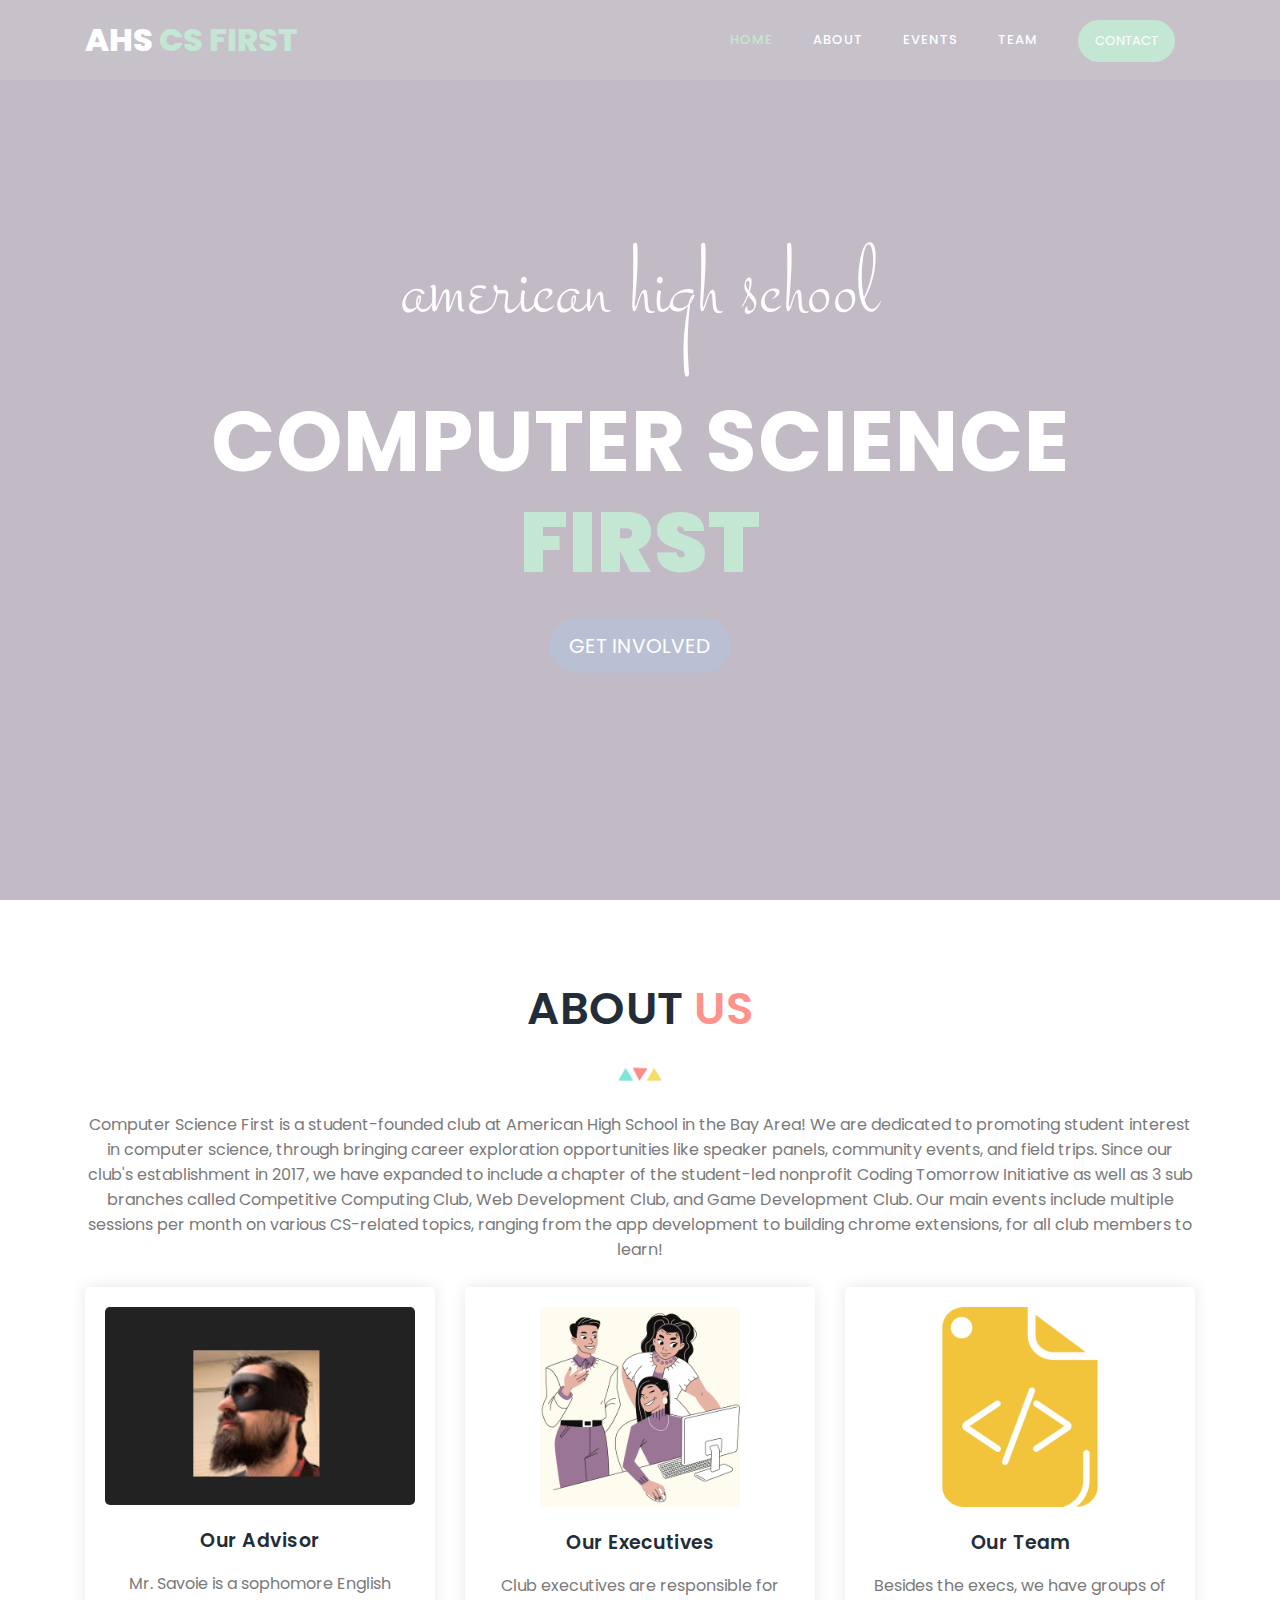
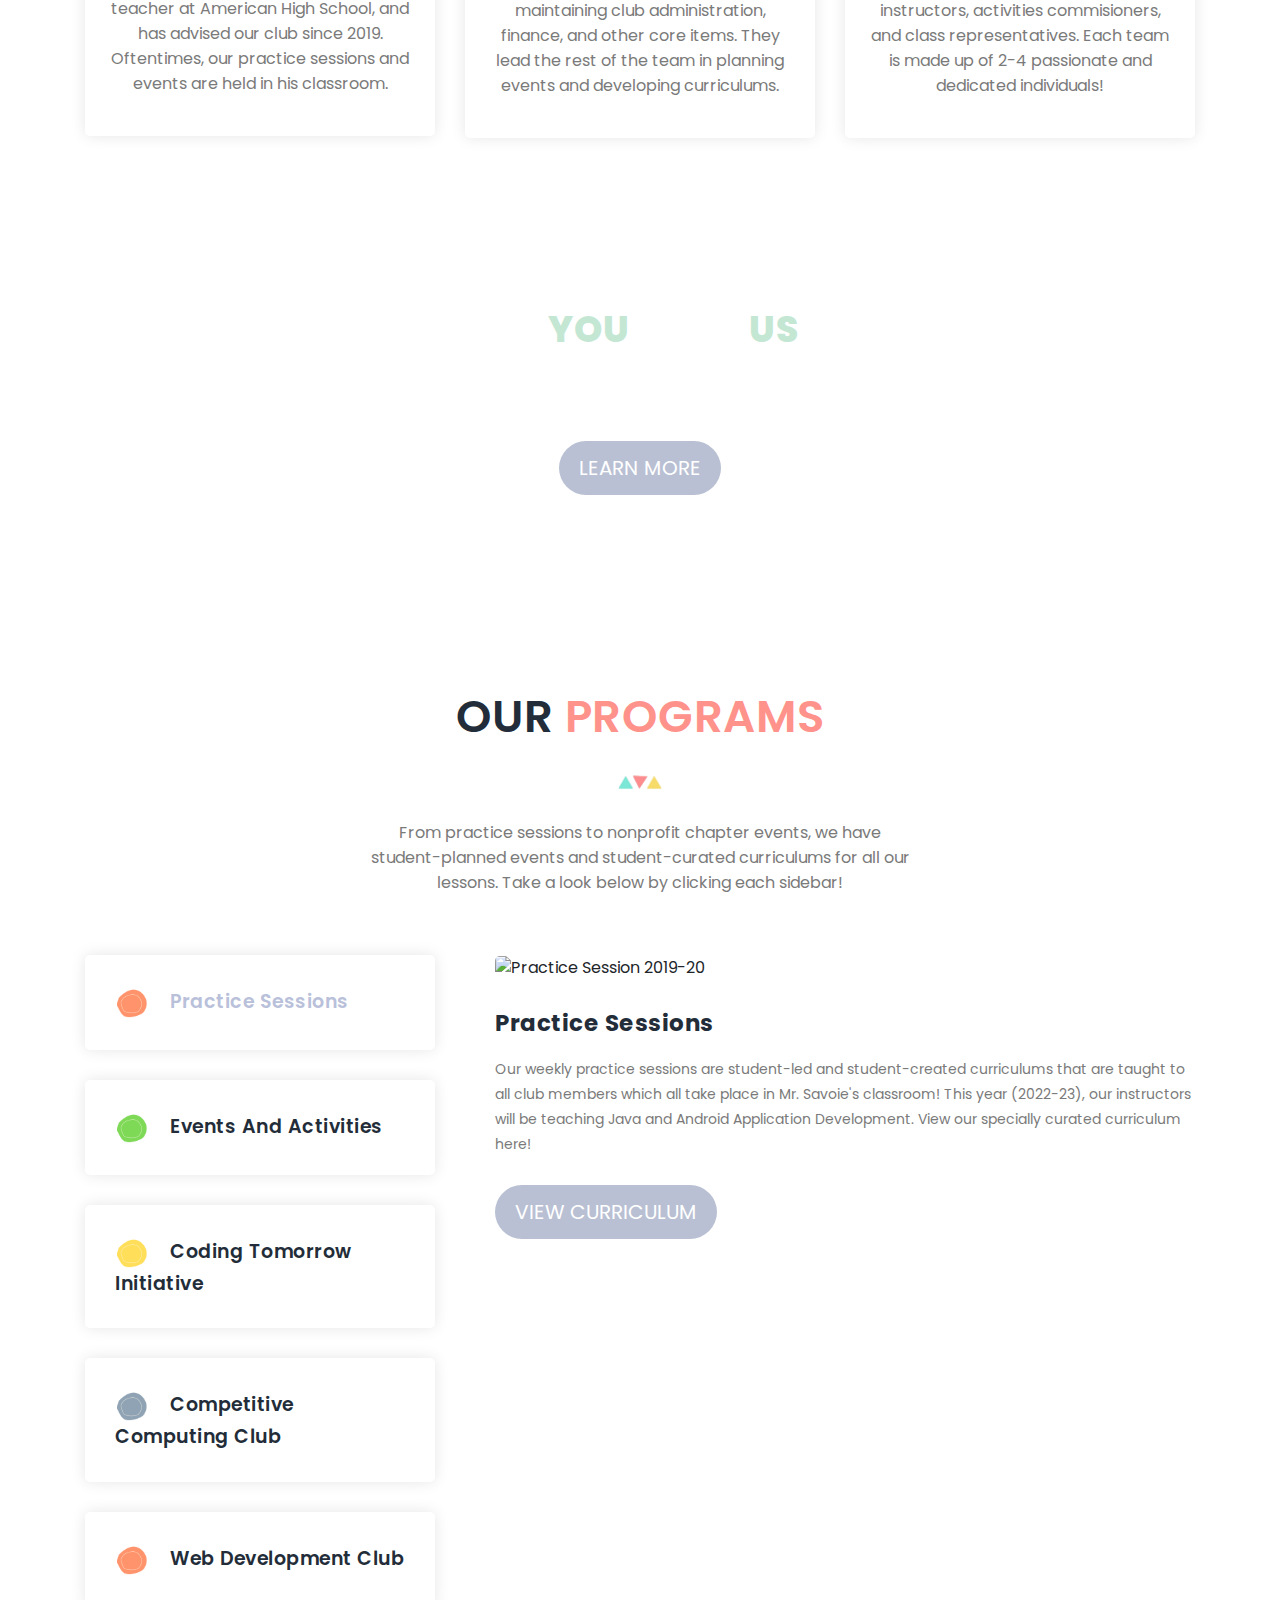
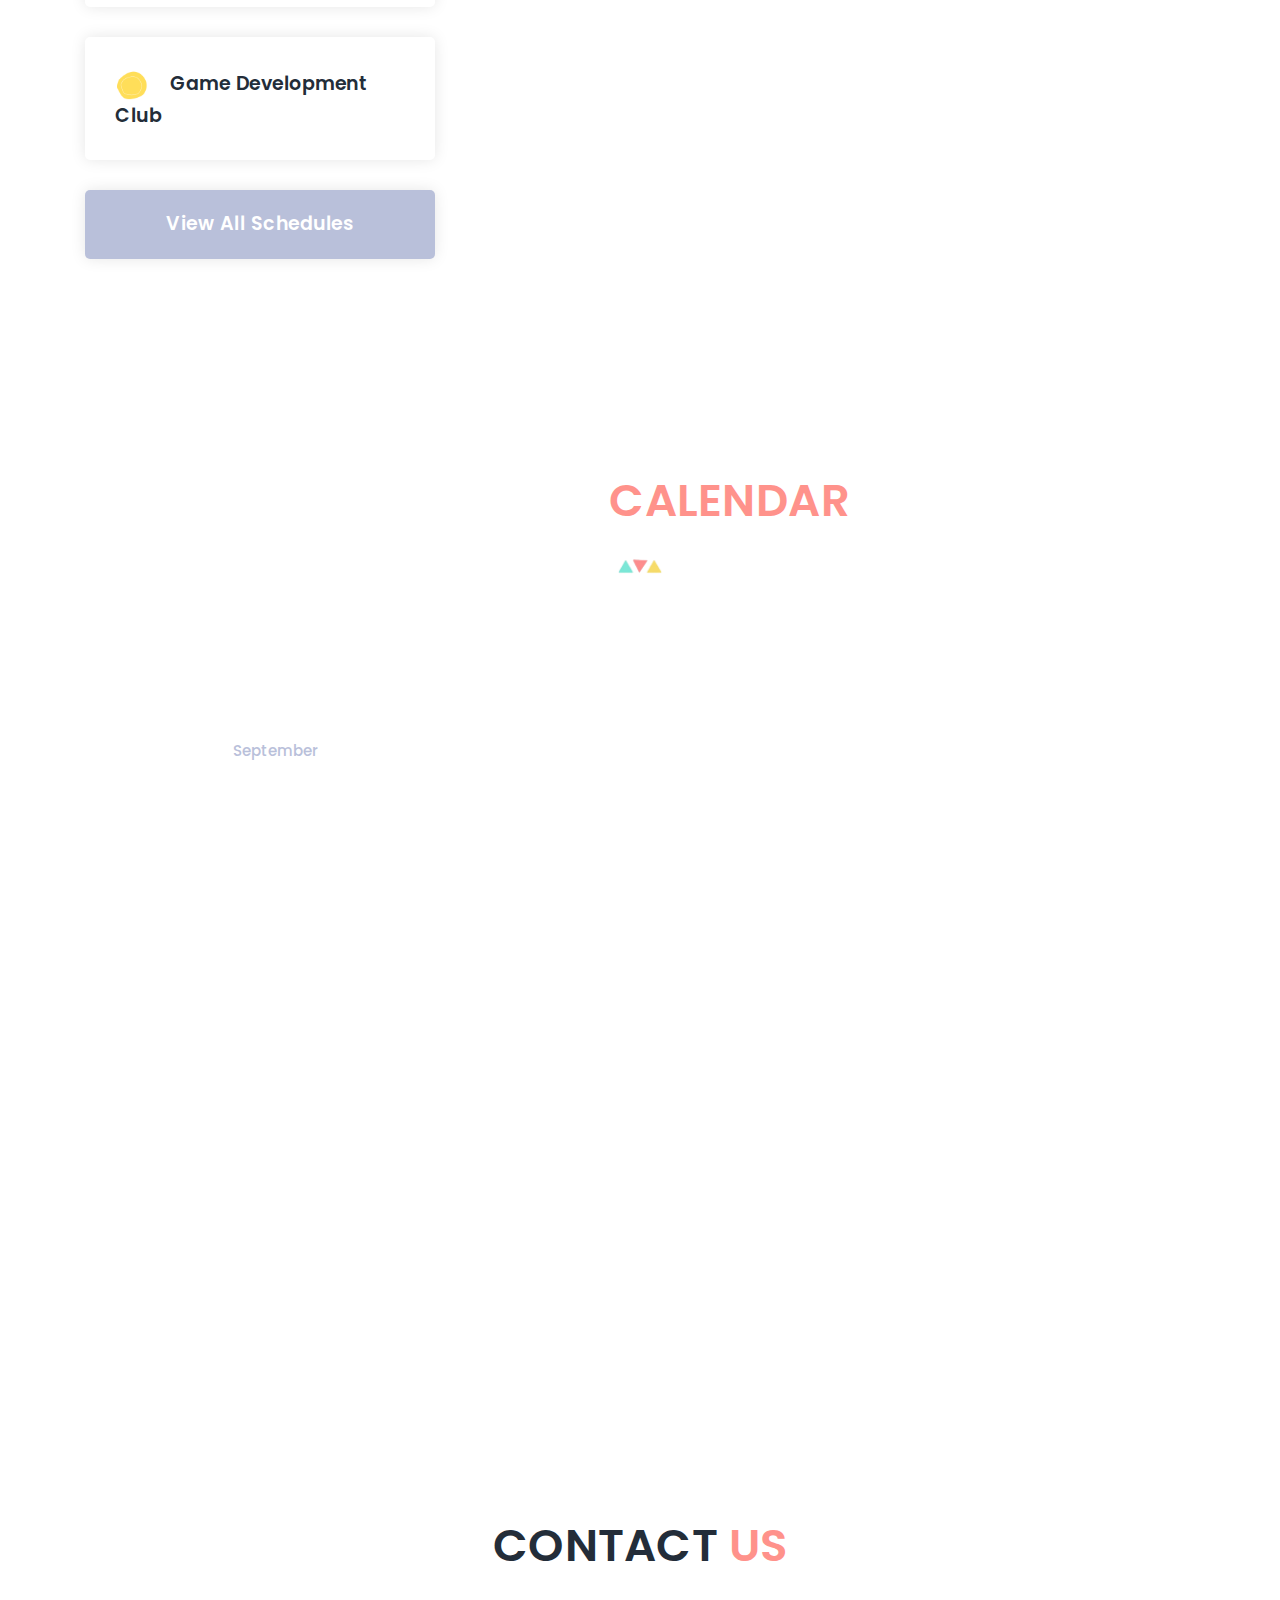
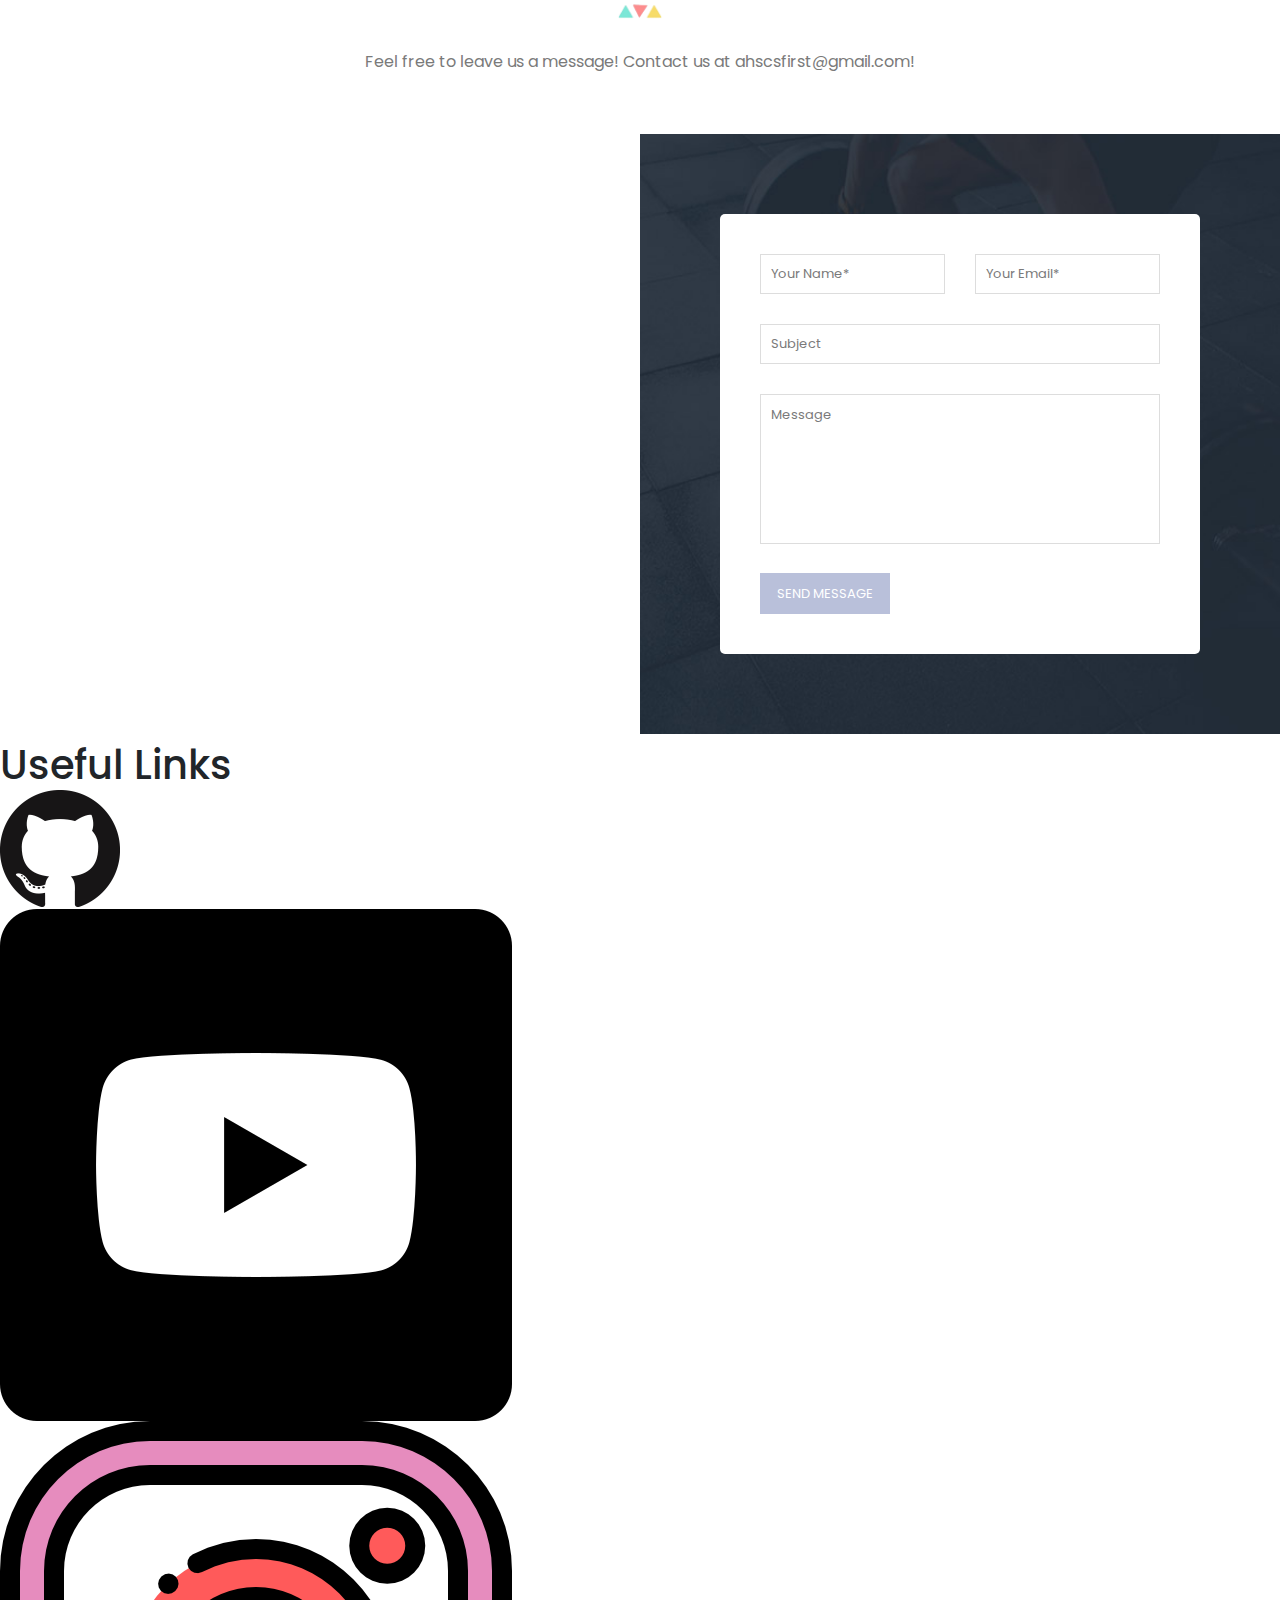
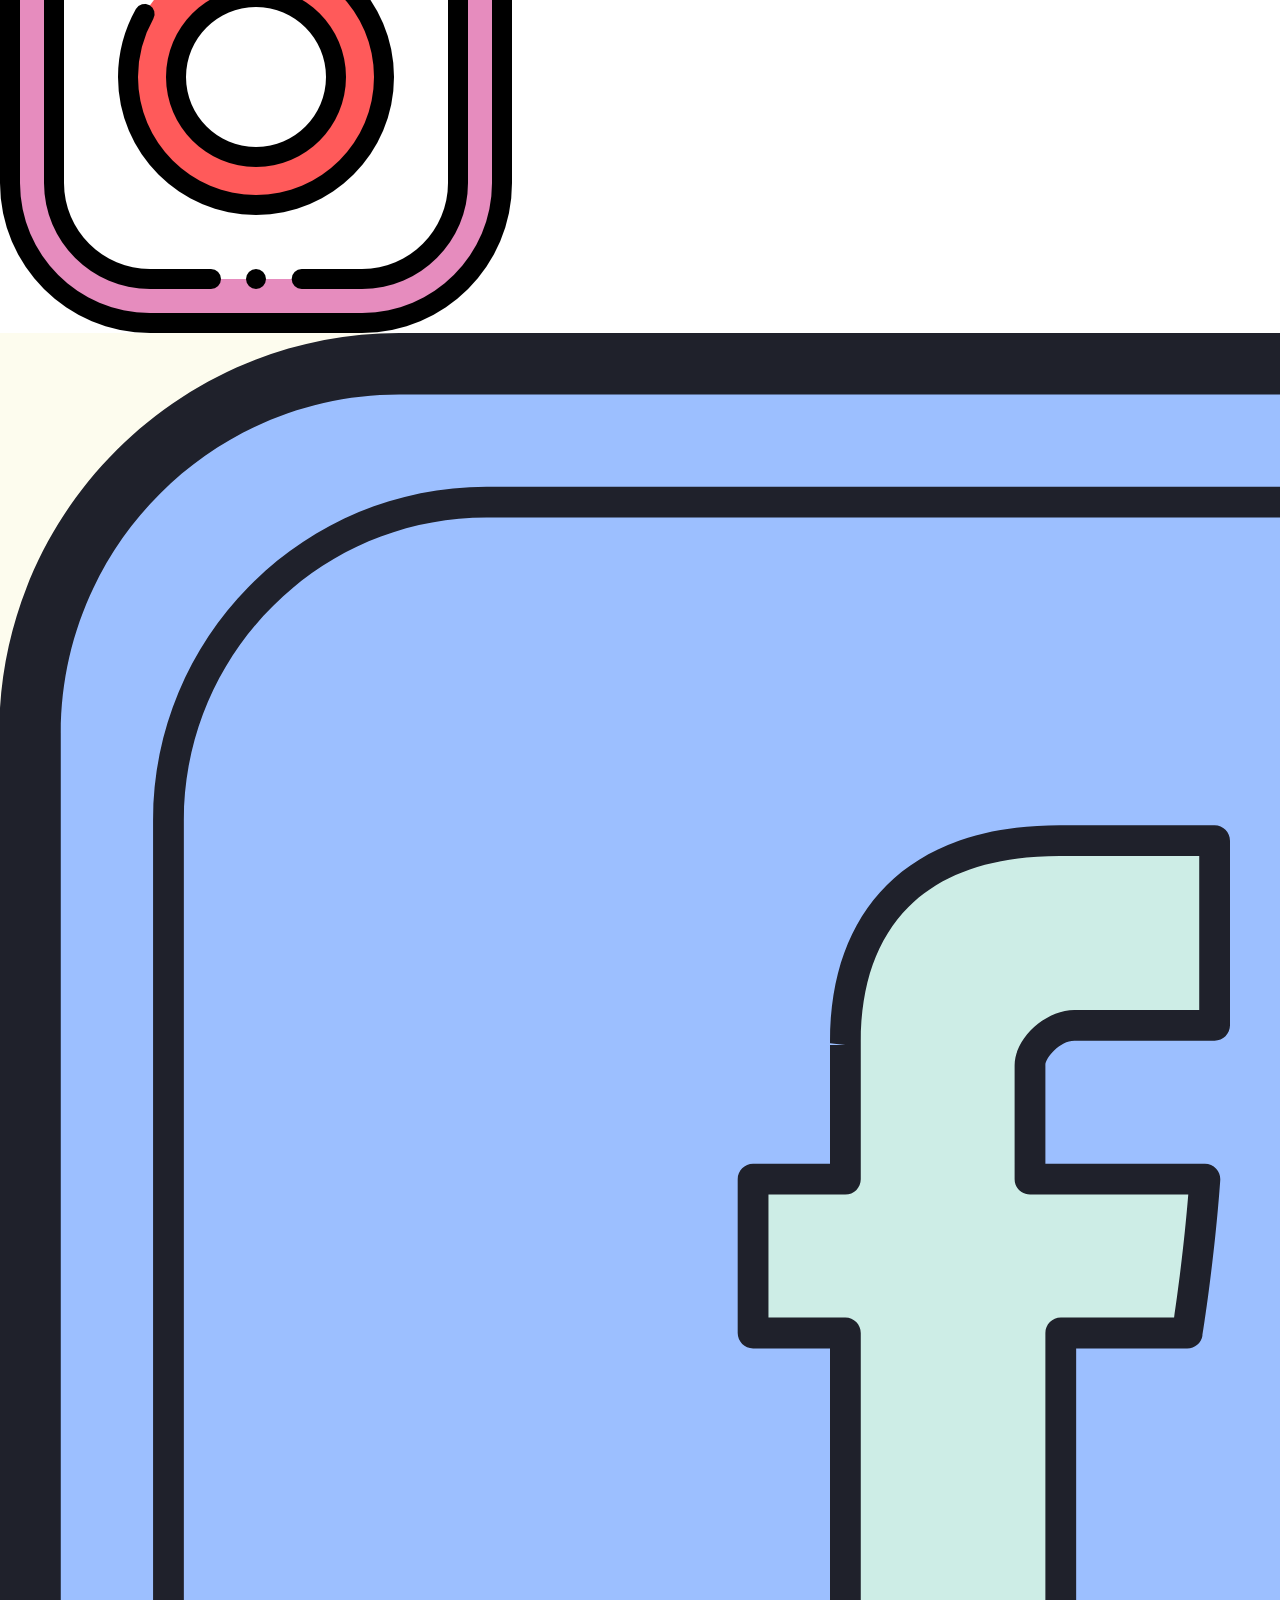
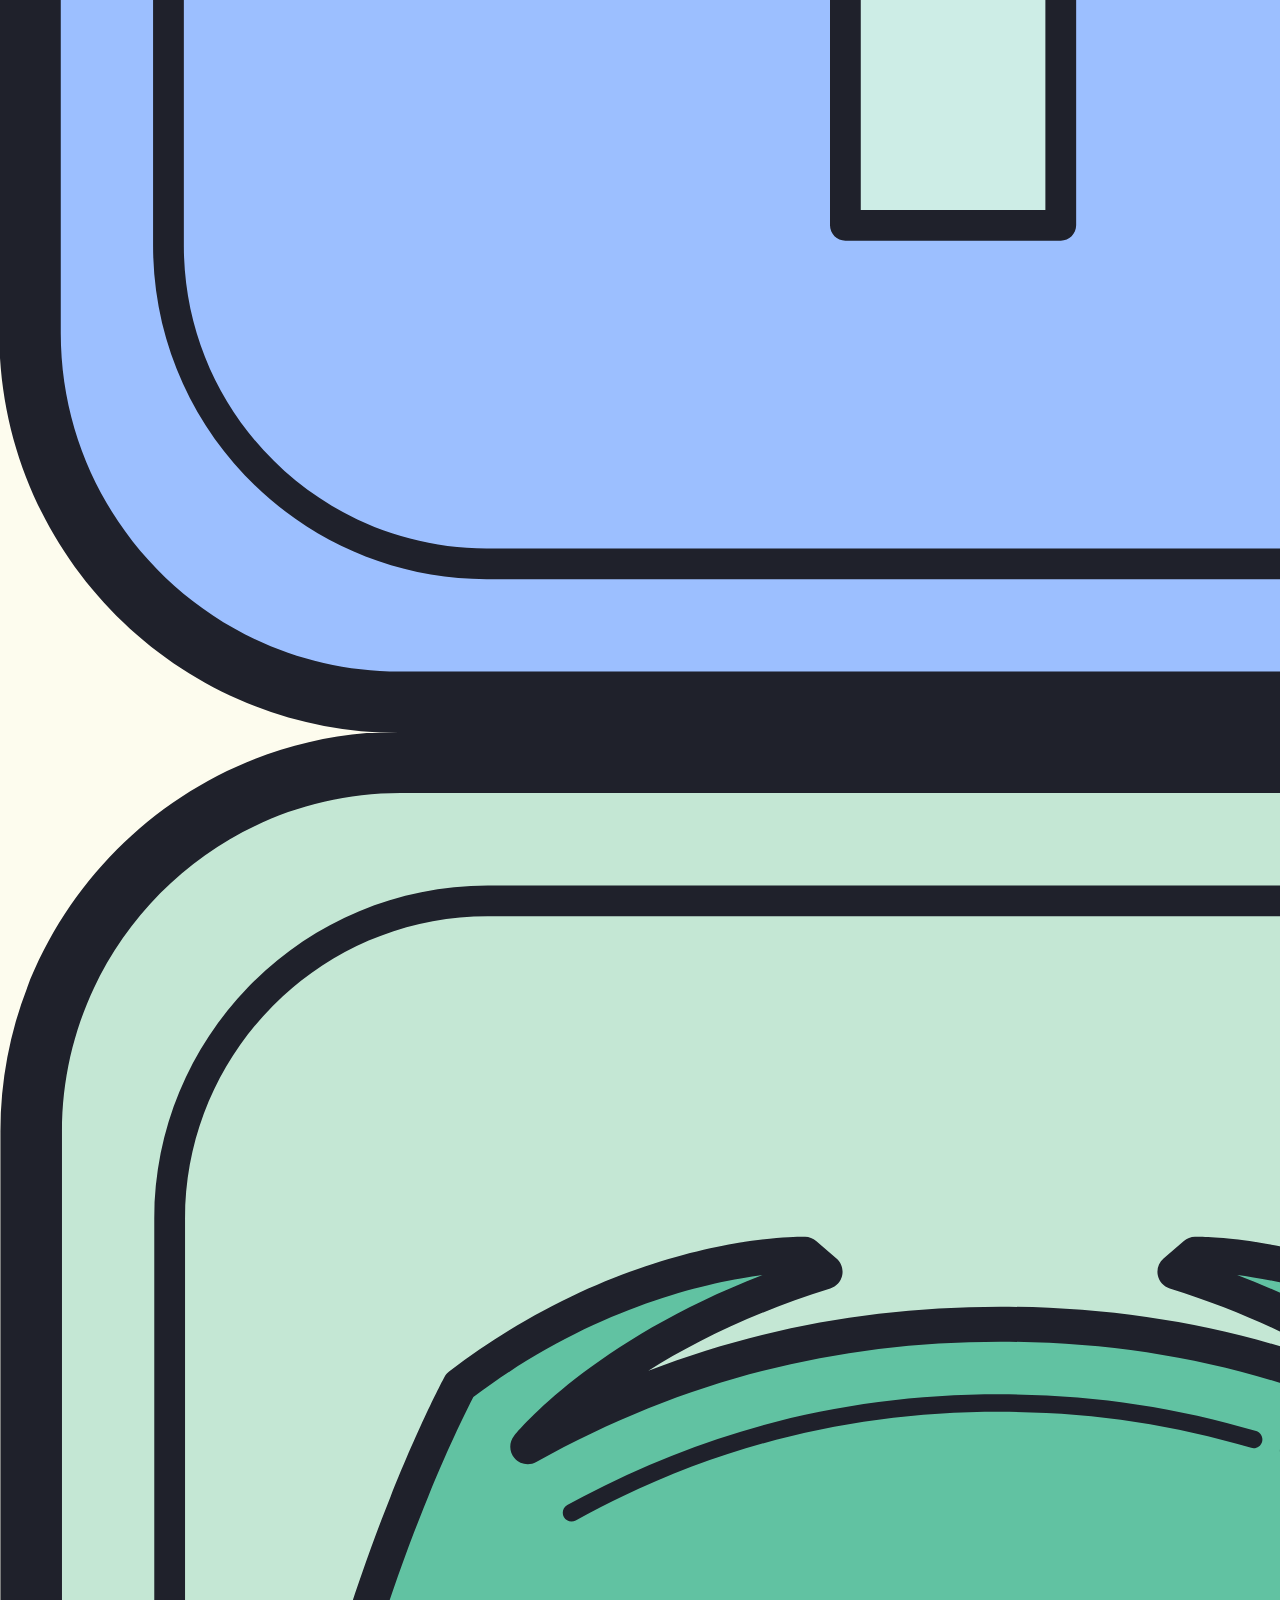
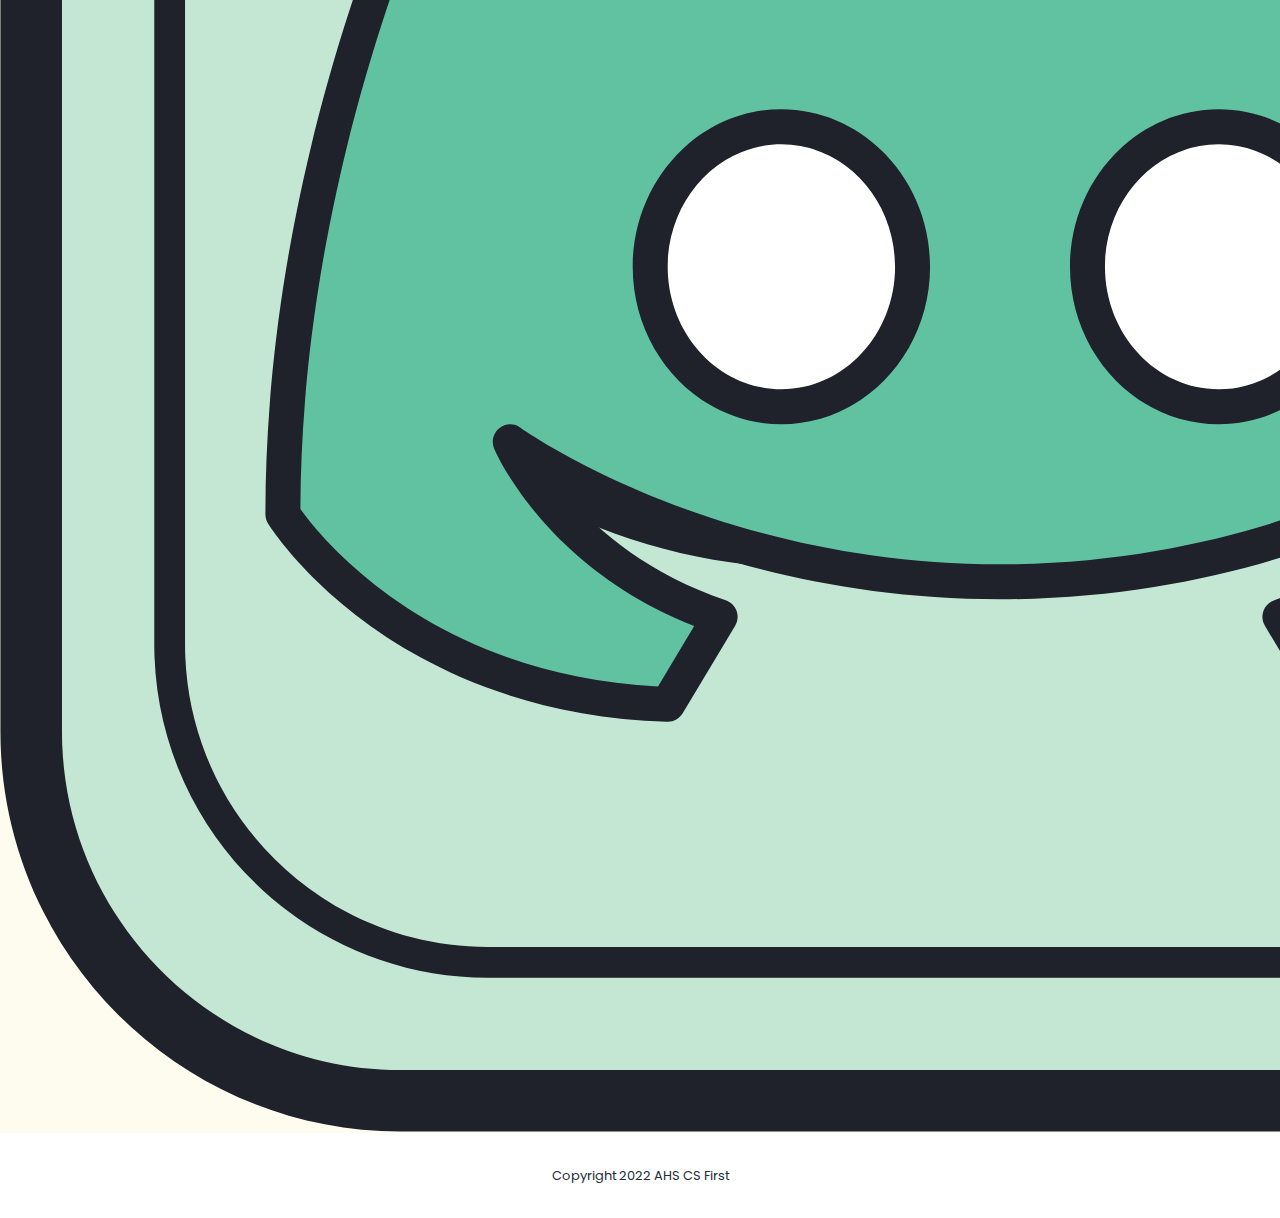
==== commit 2c7ea8ba: "updated about us to what we will teach this year" ====
--- a/index.html
+++ b/index.html
@@ -62,7 +62,7 @@
                             <li class="scroll-to-section dropbtn"><a href="#infocards">About</a></li>
                             <li class="scroll-to-section"><a href="events.html">Events</a></li>
                             <li class="scroll-to-section"><a href="team.html">Team</a></li>
-                            <li class="main-button"><a href="#">Contact</a></li>
+                            <li class="main-button scroll-to-section"><a href="#contact-us">Contact</a></li>
                         </ul>
                         <a class='menu-trigger'>
                             <span>Menu</span>
@@ -103,9 +103,10 @@
                     dedicated to promoting student interest in computer science, through bringing career exploration
                     opportunities like speaker panels, community events, and field trips. Since our club's establishment
                     in 2017, we have expanded to include a chapter of the student-led nonprofit Coding Tomorrow
-                    Initiative as well as 2 sub branches called Competitive Computing Club and Web Development Club.
+                    Initiative as well as 3 sub branches called Competitive Computing Club, Web Development Club, and
+                    Game Development Club.
                     Our main events include multiple sessions per month on various CS-related topics, ranging from the
-                    Python programming to app development, for all
+                    app development to building chrome extensions, for all
                     club members to learn!</p>
             </div>
             <div class="row">
@@ -271,7 +272,8 @@
                             </div>
                         </article>
                         <article id='tabs-6'>
-                            <img id="game-dev-logo" src="assets/images/game_dev_logo.png" alt="Game Dev">
+                            <img id="game-dev-logo" src="assets/images/game_dev_logo.png" alt="Game Dev"
+                                style="width: 700px; height: 400px">
                             <h4>Game Development Club</h4>
                             <p>Founded this year, Game Dev Club focuses on teaching core tools used in the game
                                 development industry including various game engines / frameworks, game art, tools, and a
@@ -374,6 +376,17 @@
     <!-- ***** Contact Us Area Starts ***** -->
     <section class="section" id="contact-us">
         <div class="container-fluid">
+            <div class="row">
+                <div class="col-lg-6 offset-lg-3">
+                    <div class="section-heading">
+                        <h2>Contact <em>Us</em></h2>
+                        <img src="assets/images/triangles.png" alt="triangles" style="width: 3em;">
+                        <p>Feel free to leave us a message!
+                            Contact us at ahscsfirst@gmail.com!
+                        </p>
+                    </div>
+                </div>
+            </div>
             <div class="row">
                 <div class="col-lg-6 col-md-6 col-xs-12">
                     <div id="map">
